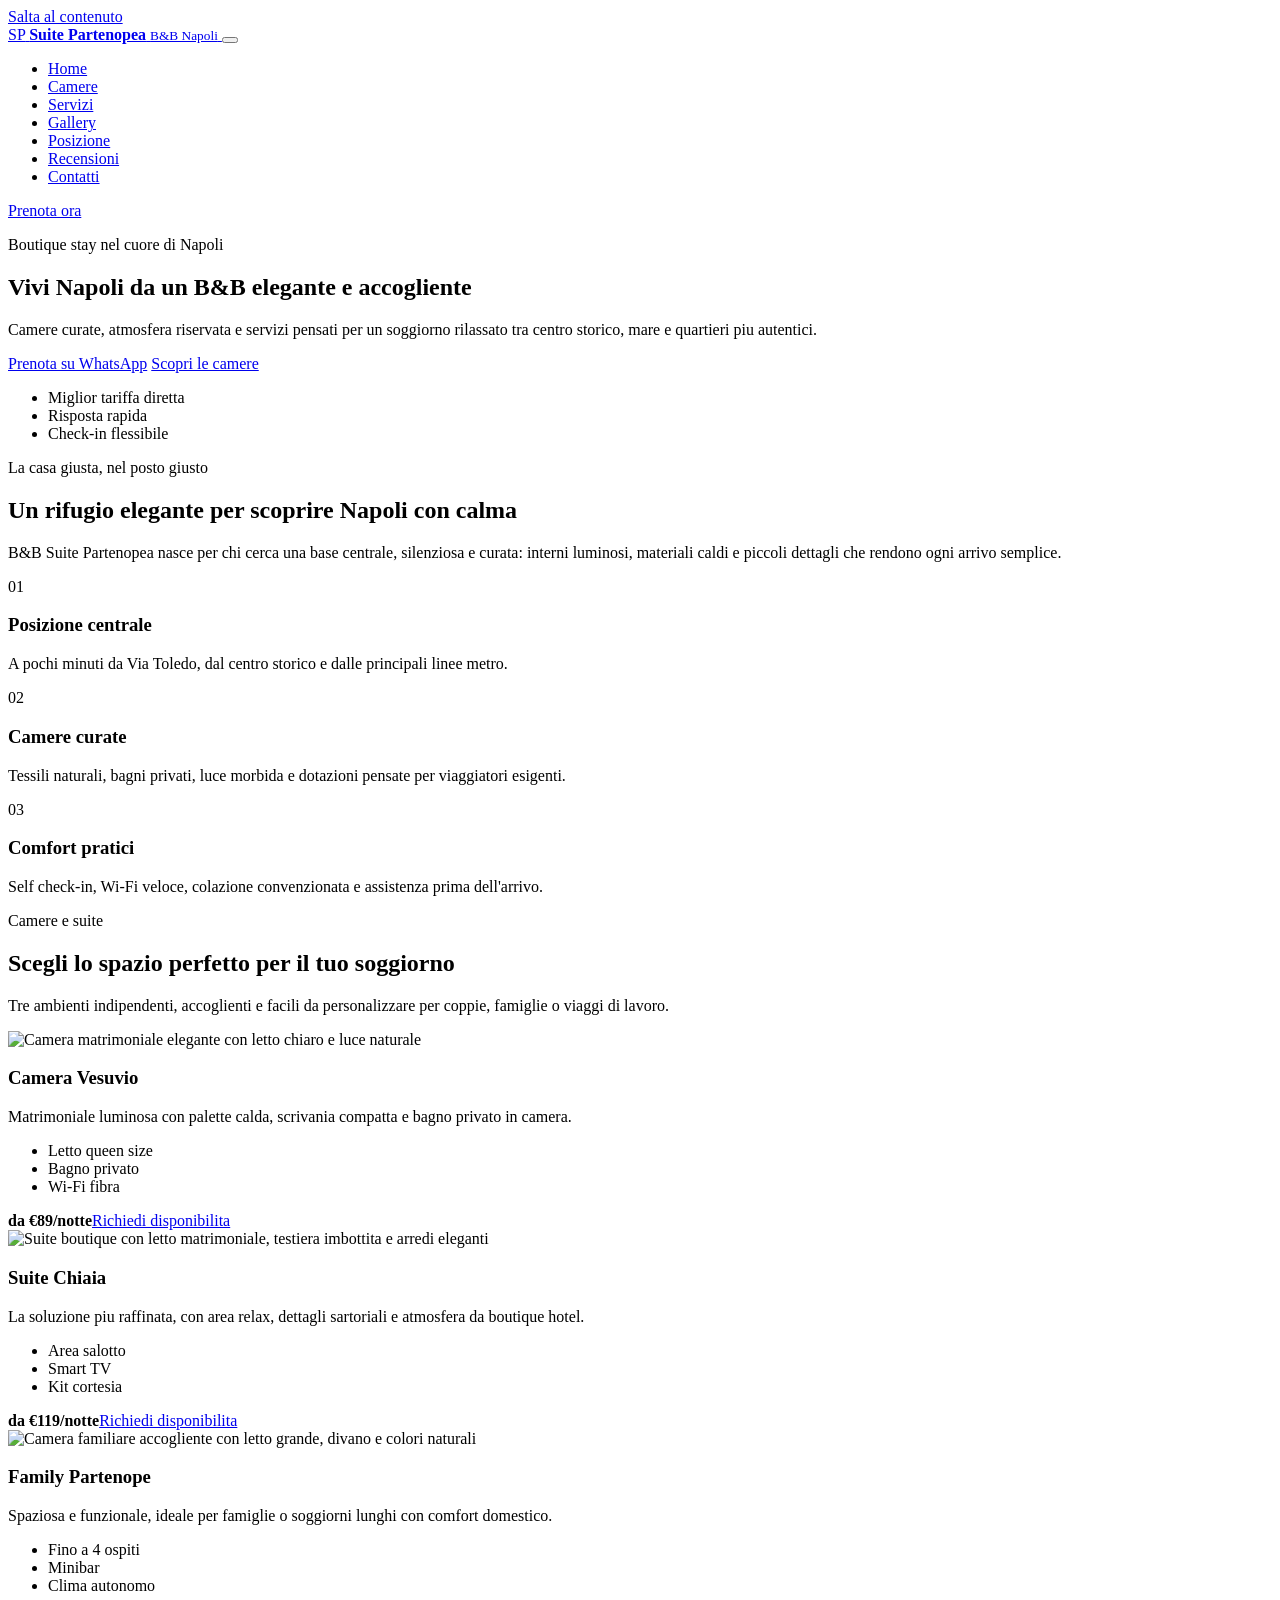
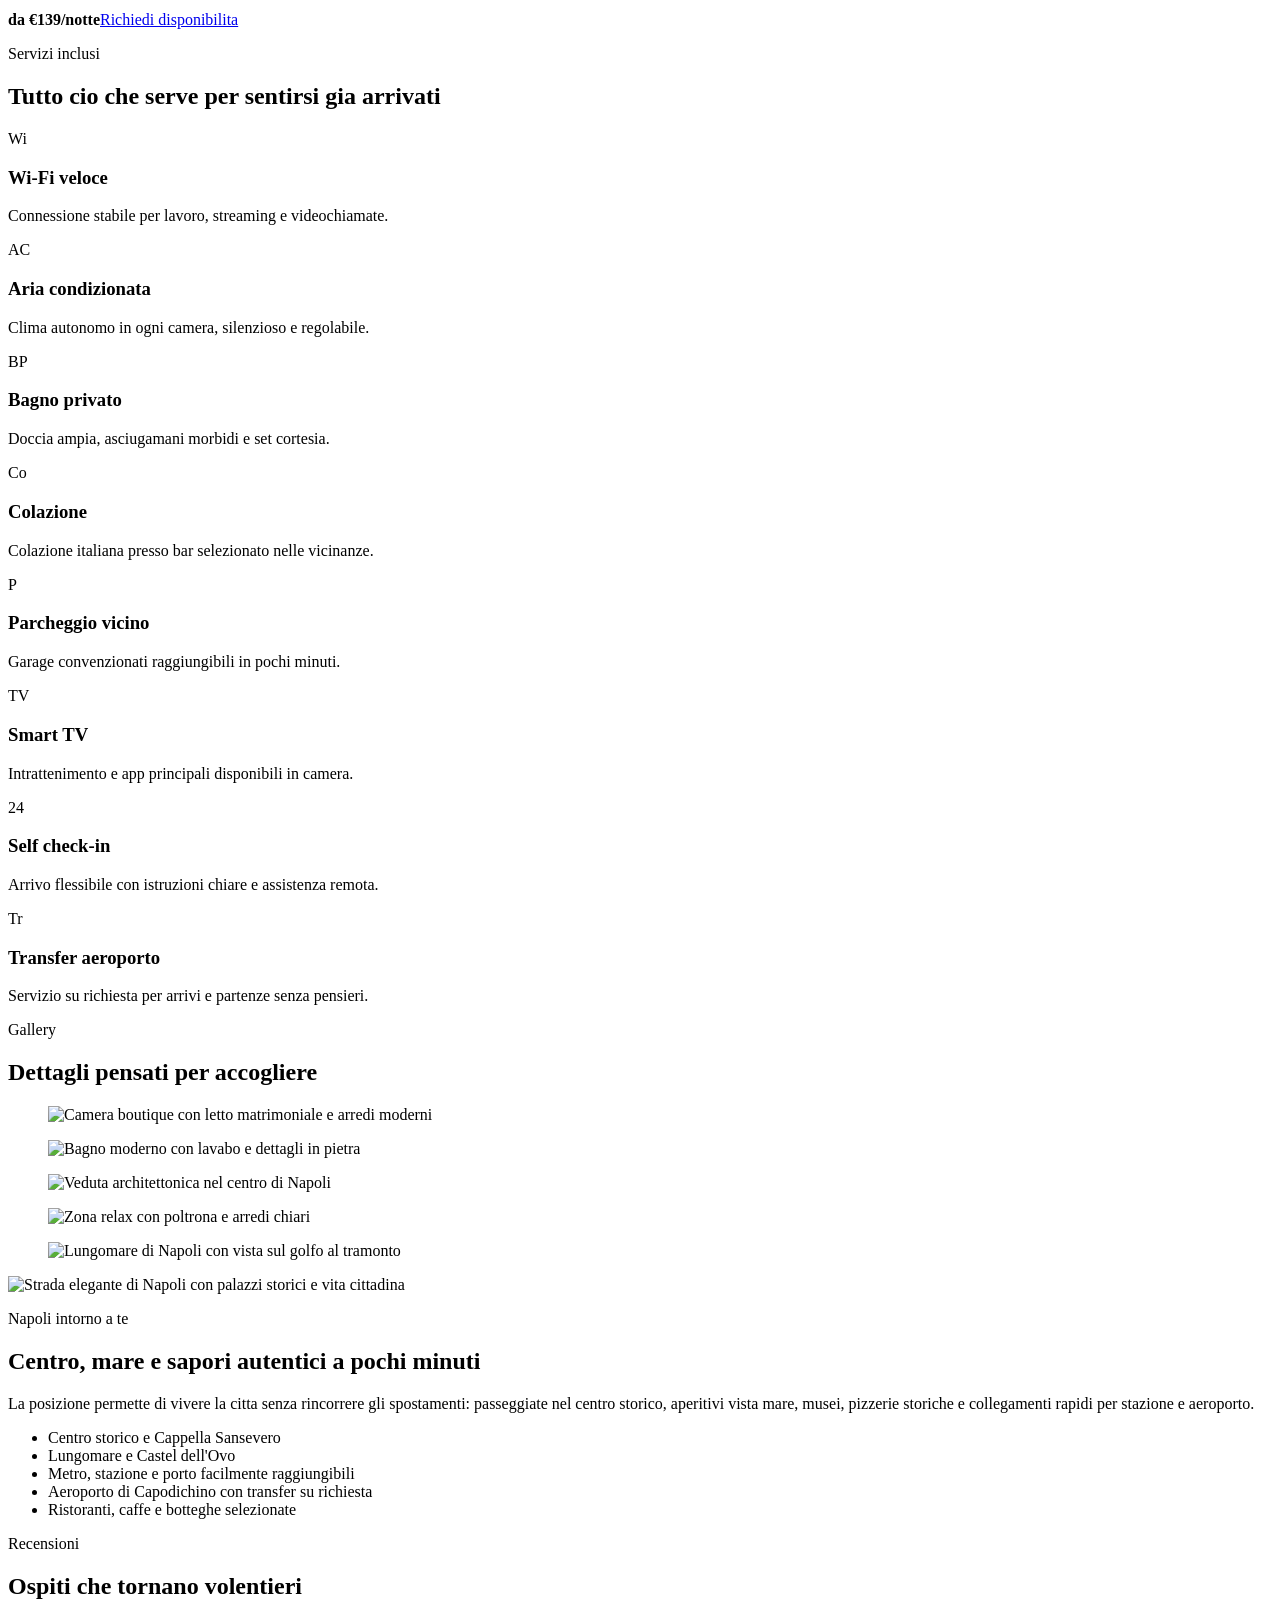
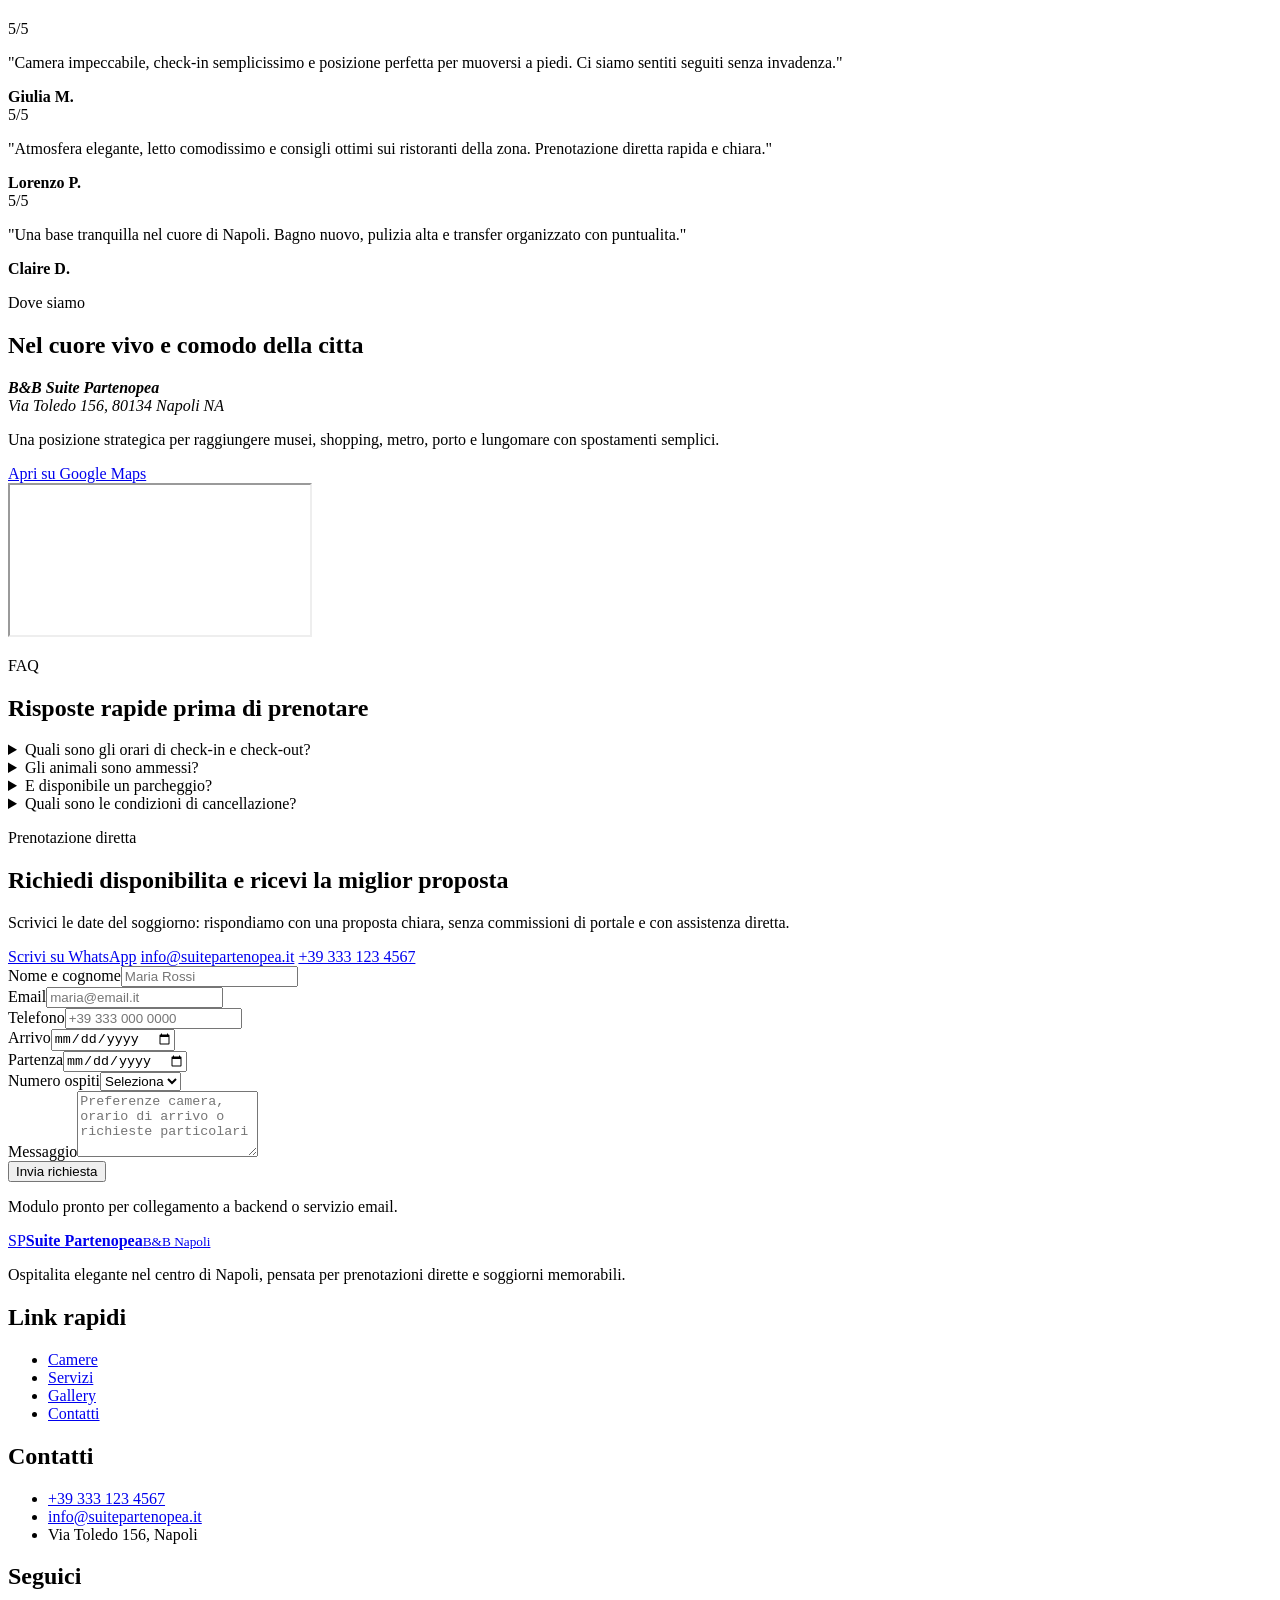
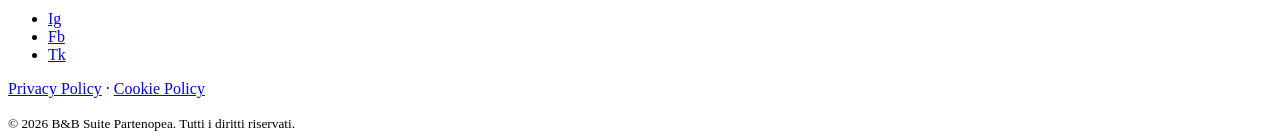
==== index.html @ 8443bb99 "Add B&B landing page" ====
<!DOCTYPE html>
<html lang="it">
  <head>
    <meta charset="utf-8">
    <meta name="viewport" content="width=device-width, initial-scale=1">
    <title>B&amp;B Suite Partenopea | Casa vacanze elegante a Napoli</title>
    <meta name="description" content="B&B Suite Partenopea: camere eleganti a Napoli, comfort premium, posizione centrale e prenotazione diretta via WhatsApp o form.">
    <meta name="robots" content="index, follow">
    <meta name="theme-color" content="#1a1a1a">
    <meta property="og:type" content="website">
    <meta property="og:title" content="B&B Suite Partenopea | Eleganza e comfort a Napoli">
    <meta property="og:description" content="Vivi Napoli da un B&B elegante e accogliente, con camere curate, servizi premium e prenotazione diretta.">
    <meta property="og:image" content="https://images.unsplash.com/photo-1611892440504-42a792e24d32?auto=format&amp;fit=crop&amp;w=1200&amp;q=80">
    <meta property="og:locale" content="it_IT">
    <link rel="canonical" href="https://example.com/">
    <link rel="preconnect" href="https://images.unsplash.com">
    <link rel="preconnect" href="https://images.unsplash.com" crossorigin>
    <link rel="preconnect" href="https://fonts.googleapis.com">
    <link rel="preconnect" href="https://fonts.gstatic.com" crossorigin>
    <link href="https://fonts.googleapis.com/css2?family=Cormorant+Garamond:wght@300;400;500;600&family=DM+Sans:wght@300;400;500;600;700;800&display=swap" rel="stylesheet">
    <link rel="preload" as="image" href="https://images.unsplash.com/photo-1611892440504-42a792e24d32?auto=format&amp;fit=crop&amp;w=1800&amp;q=82">
    <link rel="stylesheet" href="style.css">
    <script type="application/ld+json">
      {
        "@context": "https://schema.org",
        "@type": "LodgingBusiness",
        "name": "B&B Suite Partenopea",
        "description": "B&B e casa vacanze elegante nel cuore di Napoli, con camere curate, self check-in e prenotazione diretta.",
        "image": "https://images.unsplash.com/photo-1611892440504-42a792e24d32?auto=format&fit=crop&w=1200&q=80",
        "telephone": "+39 333 123 4567",
        "email": "info@suitepartenopea.it",
        "priceRange": "EUR EUR",
        "address": {
          "@type": "PostalAddress",
          "streetAddress": "Via Toledo 156",
          "addressLocality": "Napoli",
          "postalCode": "80134",
          "addressCountry": "IT"
        },
        "amenityFeature": [
          { "@type": "LocationFeatureSpecification", "name": "Wi-Fi", "value": true },
          { "@type": "LocationFeatureSpecification", "name": "Aria condizionata", "value": true },
          { "@type": "LocationFeatureSpecification", "name": "Self check-in", "value": true }
        ]
      }
    </script>
  </head>
  <body>
    <a class="skip-link" href="#main">Salta al contenuto</a>

    <header class="site-header" data-header>
      <nav class="nav container" aria-label="Navigazione principale">
        <a class="brand" href="#home" aria-label="B&B Suite Partenopea - Home">
          <span class="brand-mark" aria-hidden="true">SP</span>
          <span>
            <strong>Suite Partenopea</strong>
            <small>B&amp;B Napoli</small>
          </span>
        </a>

        <button class="nav-toggle" type="button" aria-label="Apri menu" aria-controls="primary-menu" aria-expanded="false" data-nav-toggle>
          <span></span>
          <span></span>
          <span></span>
        </button>

        <div class="nav-panel" id="primary-menu" data-nav-panel>
          <ul class="nav-links">
            <li><a href="#home">Home</a></li>
            <li><a href="#camere">Camere</a></li>
            <li><a href="#servizi">Servizi</a></li>
            <li><a href="#gallery">Gallery</a></li>
            <li><a href="#posizione">Posizione</a></li>
            <li><a href="#recensioni">Recensioni</a></li>
            <li><a href="#contatti">Contatti</a></li>
          </ul>
          <a class="btn btn-primary nav-cta" href="#contatti">Prenota ora</a>
        </div>
      </nav>
    </header>

    <main id="main">
      <section class="hero" id="home" aria-labelledby="hero-title">
        <div class="hero-media" data-parallax></div>
        <div class="hero-overlay"></div>
        <div class="hero-content container reveal">
          <p class="eyebrow">Boutique stay nel cuore di Napoli</p>
          <h1 id="hero-title">Vivi Napoli da un B&amp;B elegante e accogliente</h1>
          <p class="hero-copy">Camere curate, atmosfera riservata e servizi pensati per un soggiorno rilassato tra centro storico, mare e quartieri piu autentici.</p>
          <div class="hero-actions">
            <a class="btn btn-primary" href="https://wa.me/393331234567?text=Ciao%20B%26B%20Suite%20Partenopea%2C%20vorrei%20richiedere%20disponibilita" target="_blank" rel="noopener">Prenota su WhatsApp</a>
            <a class="btn btn-secondary" href="#camere">Scopri le camere</a>
          </div>
        </div>
        <ul class="booking-strip container reveal reveal-delay-2">
          <li>Miglior tariffa diretta</li>
          <li>Risposta rapida</li>
          <li>Check-in flessibile</li>
        </ul>
      </section>

      <section class="section intro" aria-labelledby="intro-title">
        <div class="container split">
          <div class="section-copy reveal slide-left">
            <p class="eyebrow">La casa giusta, nel posto giusto</p>
            <h2 id="intro-title">Un rifugio elegante per scoprire Napoli con calma</h2>
            <p>B&amp;B Suite Partenopea nasce per chi cerca una base centrale, silenziosa e curata: interni luminosi, materiali caldi e piccoli dettagli che rendono ogni arrivo semplice.</p>
          </div>
          <div class="strengths reveal slide-right">
            <article><span>01</span><h3>Posizione centrale</h3><p>A pochi minuti da Via Toledo, dal centro storico e dalle principali linee metro.</p></article>
            <article><span>02</span><h3>Camere curate</h3><p>Tessili naturali, bagni privati, luce morbida e dotazioni pensate per viaggiatori esigenti.</p></article>
            <article><span>03</span><h3>Comfort pratici</h3><p>Self check-in, Wi-Fi veloce, colazione convenzionata e assistenza prima dell'arrivo.</p></article>
          </div>
        </div>
      </section>

      <section class="section rooms surface" id="camere" aria-labelledby="rooms-title">
        <div class="container">
          <div class="section-heading reveal">
            <p class="eyebrow">Camere e suite</p>
            <h2 id="rooms-title">Scegli lo spazio perfetto per il tuo soggiorno</h2>
            <p>Tre ambienti indipendenti, accoglienti e facili da personalizzare per coppie, famiglie o viaggi di lavoro.</p>
          </div>

          <div class="card-grid">
            <article class="room-card reveal-card">
              <img src="https://images.unsplash.com/photo-1590490360182-c33d57733427?auto=format&amp;fit=crop&amp;w=900&amp;q=78" alt="Camera matrimoniale elegante con letto chiaro e luce naturale" loading="lazy">
              <div class="room-body">
                <h3>Camera Vesuvio</h3>
                <p>Matrimoniale luminosa con palette calda, scrivania compatta e bagno privato in camera.</p>
                <ul><li>Letto queen size</li><li>Bagno privato</li><li>Wi-Fi fibra</li></ul>
                <div class="room-footer"><strong>da &euro;89/notte</strong><a href="https://wa.me/393331234567?text=Ciao%2C%20vorrei%20disponibilita%20per%20Camera%20Vesuvio" target="_blank" rel="noopener">Richiedi disponibilita</a></div>
              </div>
            </article>

            <article class="room-card reveal-card">
              <img src="https://images.unsplash.com/photo-1566665797739-1674de7a421a?auto=format&amp;fit=crop&amp;w=900&amp;q=78" alt="Suite boutique con letto matrimoniale, testiera imbottita e arredi eleganti" loading="lazy">
              <div class="room-body">
                <h3>Suite Chiaia</h3>
                <p>La soluzione piu raffinata, con area relax, dettagli sartoriali e atmosfera da boutique hotel.</p>
                <ul><li>Area salotto</li><li>Smart TV</li><li>Kit cortesia</li></ul>
                <div class="room-footer"><strong>da &euro;119/notte</strong><a href="https://wa.me/393331234567?text=Ciao%2C%20vorrei%20disponibilita%20per%20Suite%20Chiaia" target="_blank" rel="noopener">Richiedi disponibilita</a></div>
              </div>
            </article>

            <article class="room-card reveal-card">
              <img src="https://images.unsplash.com/photo-1578683010236-d716f9a3f461?auto=format&amp;fit=crop&amp;w=900&amp;q=78" alt="Camera familiare accogliente con letto grande, divano e colori naturali" loading="lazy">
              <div class="room-body">
                <h3>Family Partenope</h3>
                <p>Spaziosa e funzionale, ideale per famiglie o soggiorni lunghi con comfort domestico.</p>
                <ul><li>Fino a 4 ospiti</li><li>Minibar</li><li>Clima autonomo</li></ul>
                <div class="room-footer"><strong>da &euro;139/notte</strong><a href="https://wa.me/393331234567?text=Ciao%2C%20vorrei%20disponibilita%20per%20Family%20Partenope" target="_blank" rel="noopener">Richiedi disponibilita</a></div>
              </div>
            </article>
          </div>
        </div>
      </section>

      <section class="section services" id="servizi" aria-labelledby="services-title">
        <div class="container">
          <div class="section-heading reveal">
            <p class="eyebrow">Servizi inclusi</p>
            <h2 id="services-title">Tutto cio che serve per sentirsi gia arrivati</h2>
          </div>
          <div class="services-grid">
            <article class="service-item reveal-card"><span aria-hidden="true">Wi</span><h3>Wi-Fi veloce</h3><p>Connessione stabile per lavoro, streaming e videochiamate.</p></article>
            <article class="service-item reveal-card"><span aria-hidden="true">AC</span><h3>Aria condizionata</h3><p>Clima autonomo in ogni camera, silenzioso e regolabile.</p></article>
            <article class="service-item reveal-card"><span aria-hidden="true">BP</span><h3>Bagno privato</h3><p>Doccia ampia, asciugamani morbidi e set cortesia.</p></article>
            <article class="service-item reveal-card"><span aria-hidden="true">Co</span><h3>Colazione</h3><p>Colazione italiana presso bar selezionato nelle vicinanze.</p></article>
            <article class="service-item reveal-card"><span aria-hidden="true">P</span><h3>Parcheggio vicino</h3><p>Garage convenzionati raggiungibili in pochi minuti.</p></article>
            <article class="service-item reveal-card"><span aria-hidden="true">TV</span><h3>Smart TV</h3><p>Intrattenimento e app principali disponibili in camera.</p></article>
            <article class="service-item reveal-card"><span aria-hidden="true">24</span><h3>Self check-in</h3><p>Arrivo flessibile con istruzioni chiare e assistenza remota.</p></article>
            <article class="service-item reveal-card"><span aria-hidden="true">Tr</span><h3>Transfer aeroporto</h3><p>Servizio su richiesta per arrivi e partenze senza pensieri.</p></article>
          </div>
        </div>
      </section>

      <section class="section gallery surface" id="gallery" aria-labelledby="gallery-title">
        <div class="container">
          <div class="section-heading reveal"><p class="eyebrow">Gallery</p><h2 id="gallery-title">Dettagli pensati per accogliere</h2></div>
          <div class="gallery-grid">
            <figure class="gallery-item large reveal-card"><img src="https://images.unsplash.com/photo-1611892440504-42a792e24d32?auto=format&amp;fit=crop&amp;w=1100&amp;q=80" alt="Camera boutique con letto matrimoniale e arredi moderni" loading="lazy"></figure>
            <figure class="gallery-item reveal-card"><img src="https://images.unsplash.com/photo-1584132967334-10e028bd69f7?auto=format&amp;fit=crop&amp;w=700&amp;q=78" alt="Bagno moderno con lavabo e dettagli in pietra" loading="lazy"></figure>
            <figure class="gallery-item reveal-card"><img src="https://images.unsplash.com/photo-1518005020951-eccb494ad742?auto=format&amp;fit=crop&amp;w=700&amp;q=78" alt="Veduta architettonica nel centro di Napoli" loading="lazy"></figure>
            <figure class="gallery-item reveal-card"><img src="https://images.unsplash.com/photo-1554995207-c18c203602cb?auto=format&amp;fit=crop&amp;w=700&amp;q=78" alt="Zona relax con poltrona e arredi chiari" loading="lazy"></figure>
            <figure class="gallery-item wide reveal-card"><img src="https://images.unsplash.com/photo-1535827841776-24afc1e255ac?auto=format&amp;fit=crop&amp;w=1100&amp;q=80" alt="Lungomare di Napoli con vista sul golfo al tramonto" loading="lazy"></figure>
          </div>
        </div>
      </section>

      <section class="section experience" aria-labelledby="experience-title">
        <div class="container split reverse">
          <div class="image-panel reveal slide-left"><img src="https://images.unsplash.com/photo-1595854341625-f33ee10dbf94?auto=format&amp;fit=crop&amp;w=1000&amp;q=78" alt="Strada elegante di Napoli con palazzi storici e vita cittadina" loading="lazy"></div>
          <div class="section-copy reveal slide-right">
            <p class="eyebrow">Napoli intorno a te</p>
            <h2 id="experience-title">Centro, mare e sapori autentici a pochi minuti</h2>
            <p>La posizione permette di vivere la citta senza rincorrere gli spostamenti: passeggiate nel centro storico, aperitivi vista mare, musei, pizzerie storiche e collegamenti rapidi per stazione e aeroporto.</p>
            <ul class="check-list"><li>Centro storico e Cappella Sansevero</li><li>Lungomare e Castel dell'Ovo</li><li>Metro, stazione e porto facilmente raggiungibili</li><li>Aeroporto di Capodichino con transfer su richiesta</li><li>Ristoranti, caffe e botteghe selezionate</li></ul>
          </div>
        </div>
      </section>

      <section class="section reviews surface" id="recensioni" aria-labelledby="reviews-title">
        <div class="container">
          <div class="section-heading reveal"><p class="eyebrow">Recensioni</p><h2 id="reviews-title">Ospiti che tornano volentieri</h2></div>
          <div class="review-grid">
            <article class="review-card reveal-card"><div class="stars" aria-label="5 stelle su 5">5/5</div><p>"Camera impeccabile, check-in semplicissimo e posizione perfetta per muoversi a piedi. Ci siamo sentiti seguiti senza invadenza."</p><strong>Giulia M.</strong></article>
            <article class="review-card reveal-card"><div class="stars" aria-label="5 stelle su 5">5/5</div><p>"Atmosfera elegante, letto comodissimo e consigli ottimi sui ristoranti della zona. Prenotazione diretta rapida e chiara."</p><strong>Lorenzo P.</strong></article>
            <article class="review-card reveal-card"><div class="stars" aria-label="5 stelle su 5">5/5</div><p>"Una base tranquilla nel cuore di Napoli. Bagno nuovo, pulizia alta e transfer organizzato con puntualita."</p><strong>Claire D.</strong></article>
          </div>
        </div>
      </section>

      <section class="section location" id="posizione" aria-labelledby="location-title">
        <div class="container split">
          <div class="section-copy reveal slide-left">
            <p class="eyebrow">Dove siamo</p>
            <h2 id="location-title">Nel cuore vivo e comodo della citta</h2>
            <address><strong>B&amp;B Suite Partenopea</strong><br>Via Toledo 156, 80134 Napoli NA</address>
            <p>Una posizione strategica per raggiungere musei, shopping, metro, porto e lungomare con spostamenti semplici.</p>
            <a class="btn btn-secondary dark" href="https://maps.google.com/?q=Via+Toledo+156+Napoli" target="_blank" rel="noopener">Apri su Google Maps</a>
          </div>
          <div class="map-box reveal slide-right"><iframe title="Mappa Google Maps di Via Toledo a Napoli" src="https://www.google.com/maps?q=Via%20Toledo%20156%20Napoli&amp;output=embed" loading="lazy" referrerpolicy="no-referrer-when-downgrade"></iframe></div>
        </div>
      </section>

      <section class="section faq surface" aria-labelledby="faq-title">
        <div class="container">
          <div class="section-heading reveal"><p class="eyebrow">FAQ</p><h2 id="faq-title">Risposte rapide prima di prenotare</h2></div>
          <div class="faq-list reveal">
            <details><summary>Quali sono gli orari di check-in e check-out?</summary><p>Il check-in e disponibile dalle 15:00, anche in autonomia. Il check-out e previsto entro le 10:30.</p></details>
            <details><summary>Gli animali sono ammessi?</summary><p>Accogliamo animali di piccola taglia su richiesta, verificando disponibilita e tipologia di camera.</p></details>
            <details><summary>E disponibile un parcheggio?</summary><p>Non abbiamo parcheggio interno, ma collaboriamo con garage custoditi nelle vicinanze.</p></details>
            <details><summary>Quali sono le condizioni di cancellazione?</summary><p>Le condizioni variano in base alla tariffa scelta. Scrivici per ricevere l'opzione piu adatta al tuo viaggio.</p></details>
          </div>
        </div>
      </section>

      <section class="section contact" id="contatti" aria-labelledby="contact-title">
        <div class="container contact-layout">
          <div class="contact-copy reveal slide-left">
            <p class="eyebrow">Prenotazione diretta</p>
            <h2 id="contact-title">Richiedi disponibilita e ricevi la miglior proposta</h2>
            <p>Scrivici le date del soggiorno: rispondiamo con una proposta chiara, senza commissioni di portale e con assistenza diretta.</p>
            <div class="contact-actions">
              <a class="btn btn-primary" href="https://wa.me/393331234567?text=Ciao%20B%26B%20Suite%20Partenopea%2C%20vorrei%20prenotare%20un%20soggiorno" target="_blank" rel="noopener">Scrivi su WhatsApp</a>
              <a class="contact-link" href="mailto:info@suitepartenopea.it">info@suitepartenopea.it</a>
              <a class="contact-link" href="tel:+393331234567">+39 333 123 4567</a>
            </div>
          </div>

          <form class="booking-form reveal slide-right" action="#" method="post">
            <div class="form-row"><label for="name">Nome e cognome</label><input id="name" name="name" type="text" autocomplete="name" required placeholder="Maria Rossi"></div>
            <div class="form-row"><label for="email">Email</label><input id="email" name="email" type="email" autocomplete="email" required placeholder="maria@email.it"></div>
            <div class="form-row"><label for="phone">Telefono</label><input id="phone" name="phone" type="tel" autocomplete="tel" required placeholder="+39 333 000 0000"></div>
            <div class="form-split"><div class="form-row"><label for="arrival">Arrivo</label><input id="arrival" name="arrival" type="date" required></div><div class="form-row"><label for="departure">Partenza</label><input id="departure" name="departure" type="date" required></div></div>
            <div class="form-row"><label for="guests">Numero ospiti</label><select id="guests" name="guests" required><option value="">Seleziona</option><option>1 ospite</option><option>2 ospiti</option><option>3 ospiti</option><option>4 ospiti</option><option>5+ ospiti</option></select></div>
            <div class="form-row"><label for="message">Messaggio</label><textarea id="message" name="message" rows="4" placeholder="Preferenze camera, orario di arrivo o richieste particolari"></textarea></div>
            <button class="btn btn-primary form-submit" type="submit">Invia richiesta</button>
            <p class="form-note">Modulo pronto per collegamento a backend o servizio email.</p>
          </form>
        </div>
      </section>
    </main>

    <footer class="site-footer">
      <div class="container footer-grid">
        <div><a class="brand footer-brand" href="#home" aria-label="B&B Suite Partenopea - Home"><span class="brand-mark" aria-hidden="true">SP</span><span><strong>Suite Partenopea</strong><small>B&amp;B Napoli</small></span></a><p>Ospitalita elegante nel centro di Napoli, pensata per prenotazioni dirette e soggiorni memorabili.</p></div>
        <div><h2>Link rapidi</h2><ul><li><a href="#camere">Camere</a></li><li><a href="#servizi">Servizi</a></li><li><a href="#gallery">Gallery</a></li><li><a href="#contatti">Contatti</a></li></ul></div>
        <div><h2>Contatti</h2><ul><li><a href="tel:+393331234567">+39 333 123 4567</a></li><li><a href="mailto:info@suitepartenopea.it">info@suitepartenopea.it</a></li><li>Via Toledo 156, Napoli</li></ul></div>
        <div><h2>Seguici</h2><ul class="social-links"><li><a href="#" aria-label="Instagram">Ig</a></li><li><a href="#" aria-label="Facebook">Fb</a></li><li><a href="#" aria-label="TikTok">Tk</a></li></ul><p><a href="#">Privacy Policy</a> &middot; <a href="#">Cookie Policy</a></p></div>
      </div>
      <div class="footer-bottom container"><small>&copy; 2026 B&amp;B Suite Partenopea. Tutti i diritti riservati.</small></div>
    </footer>

    <script src="script.js" defer></script>
  </body>
</html>
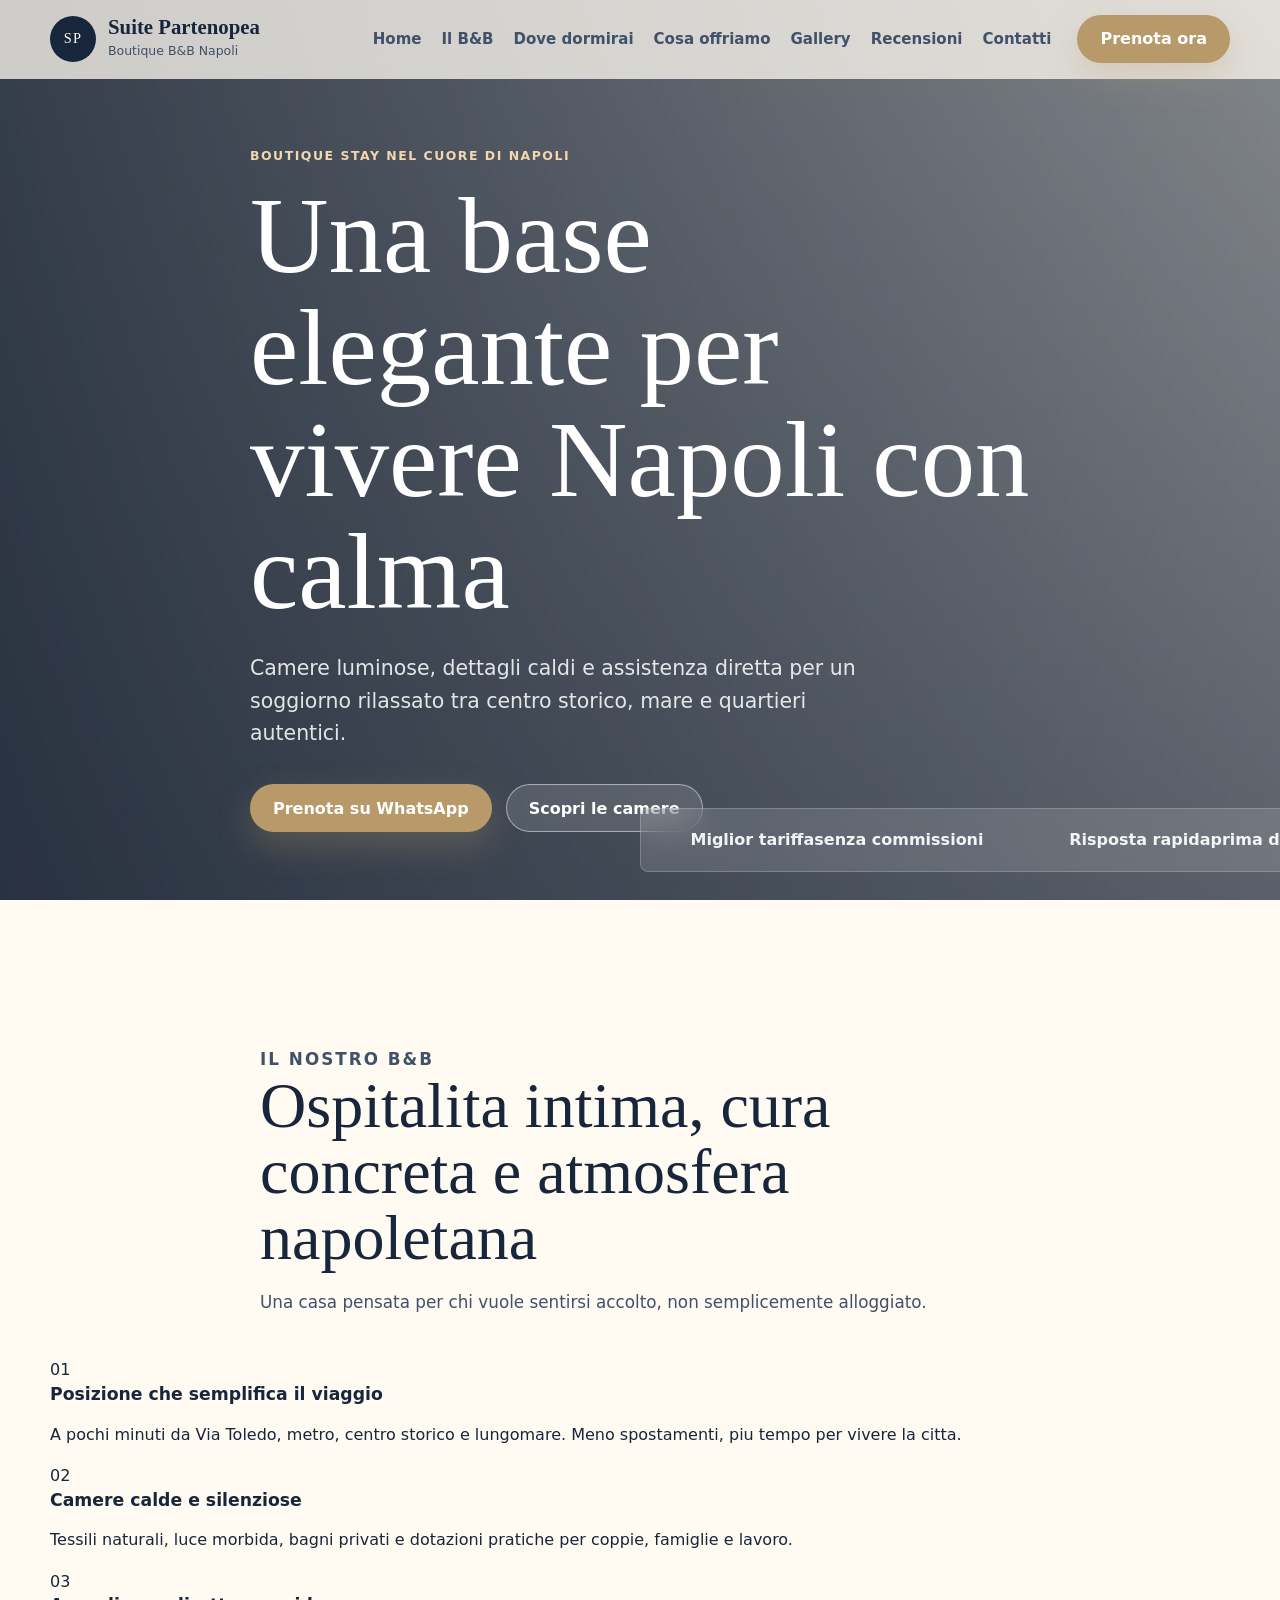
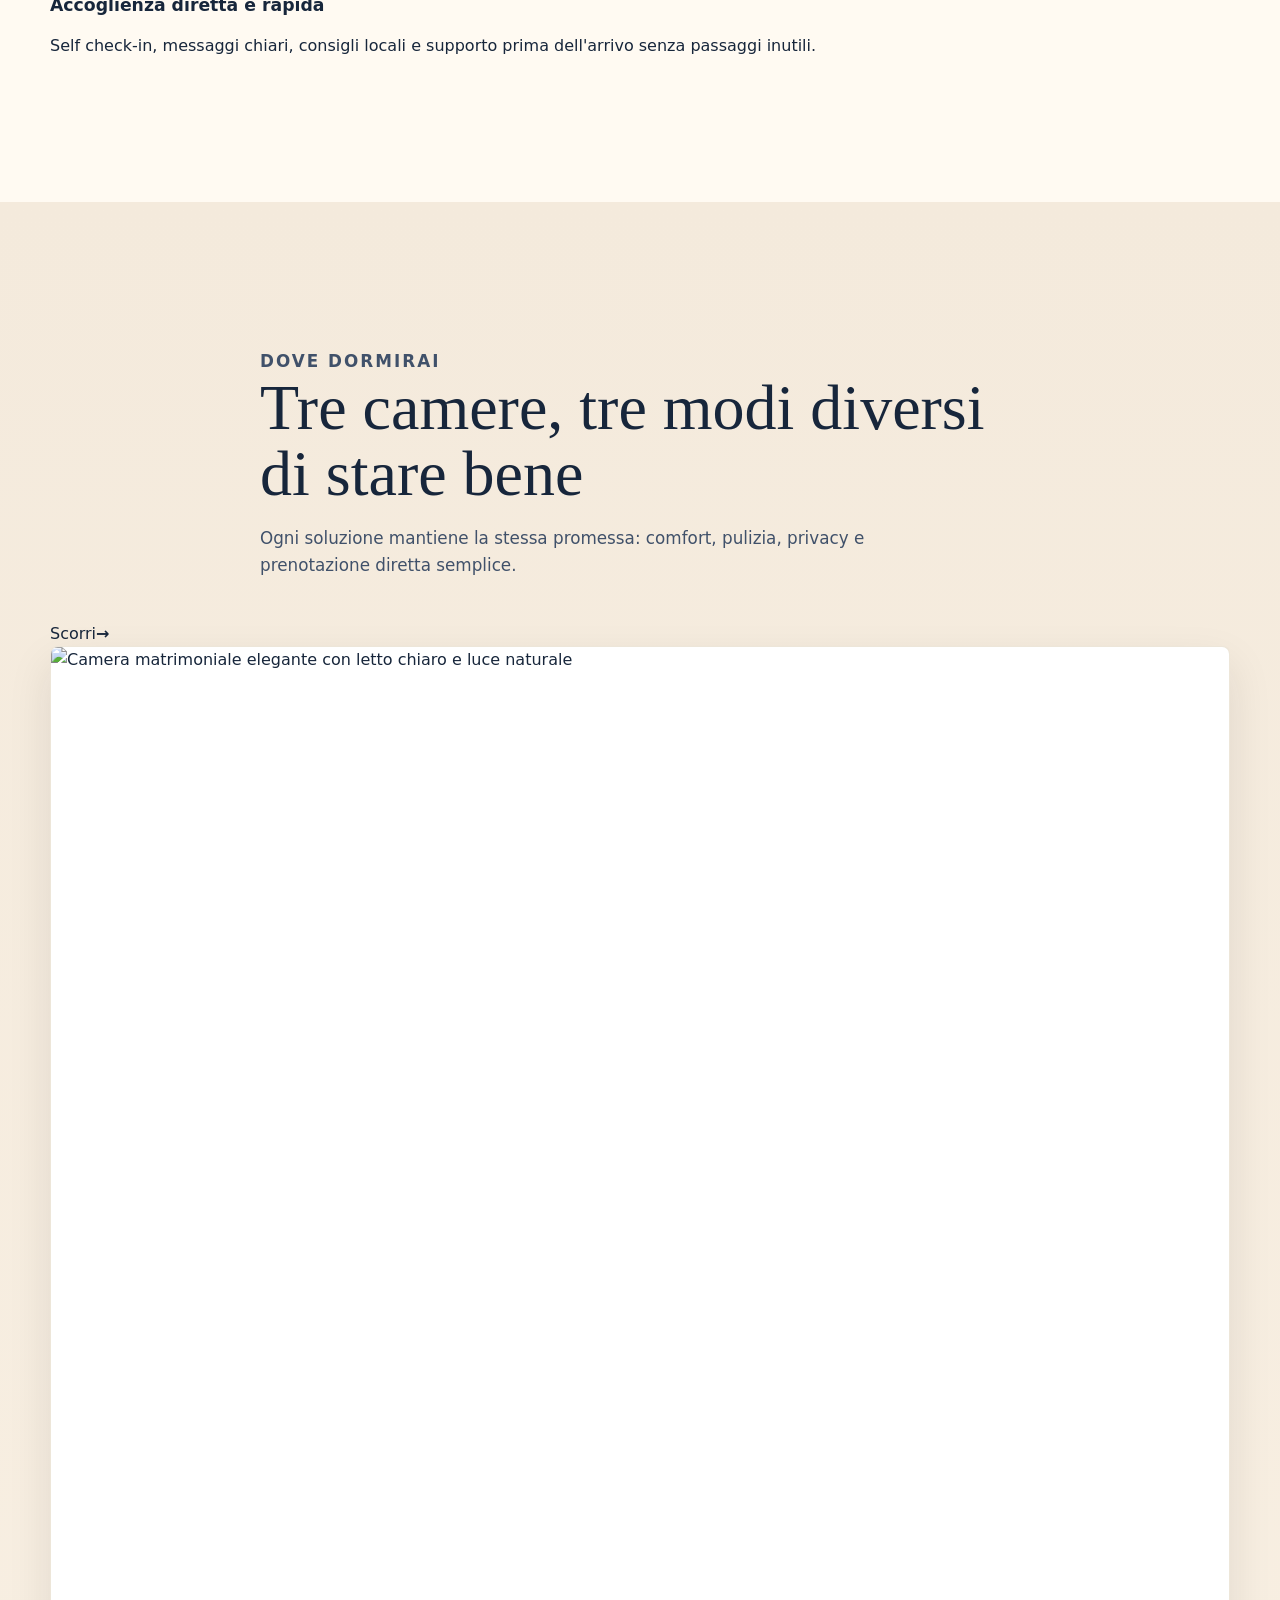
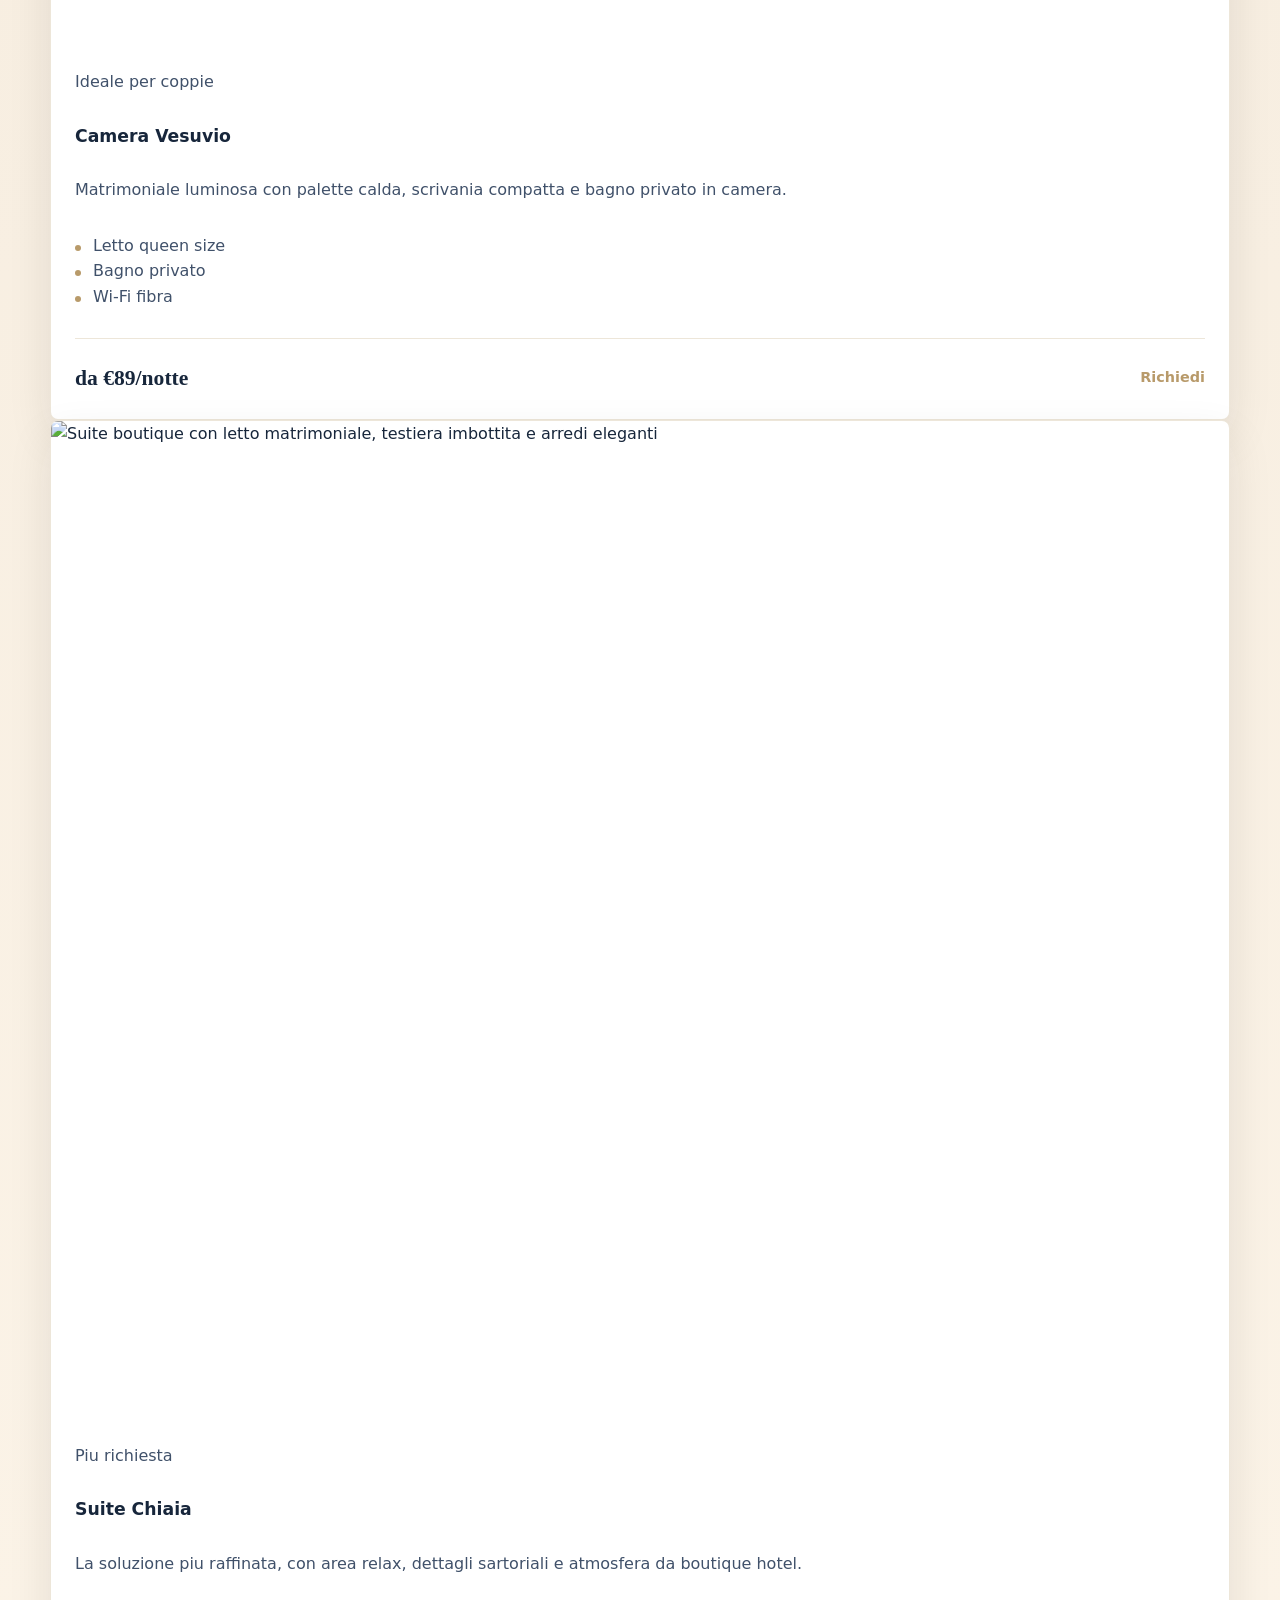
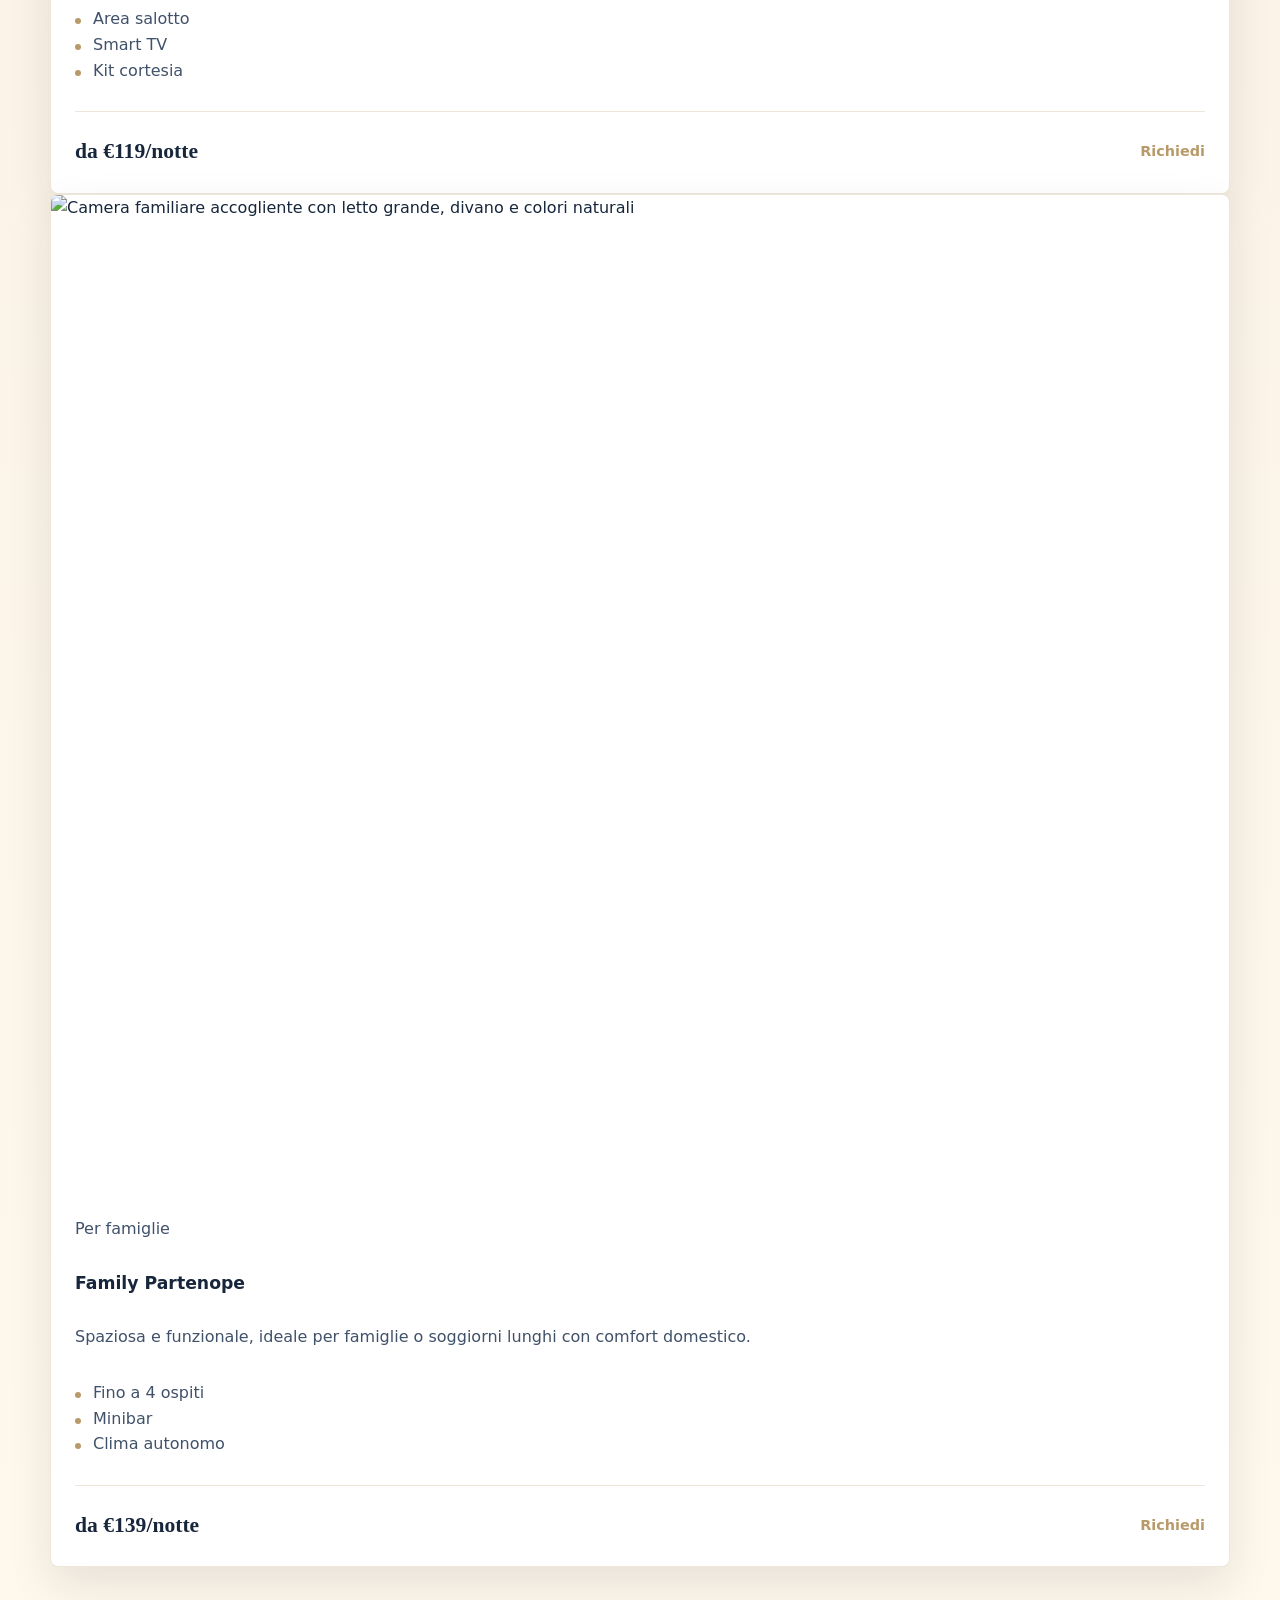
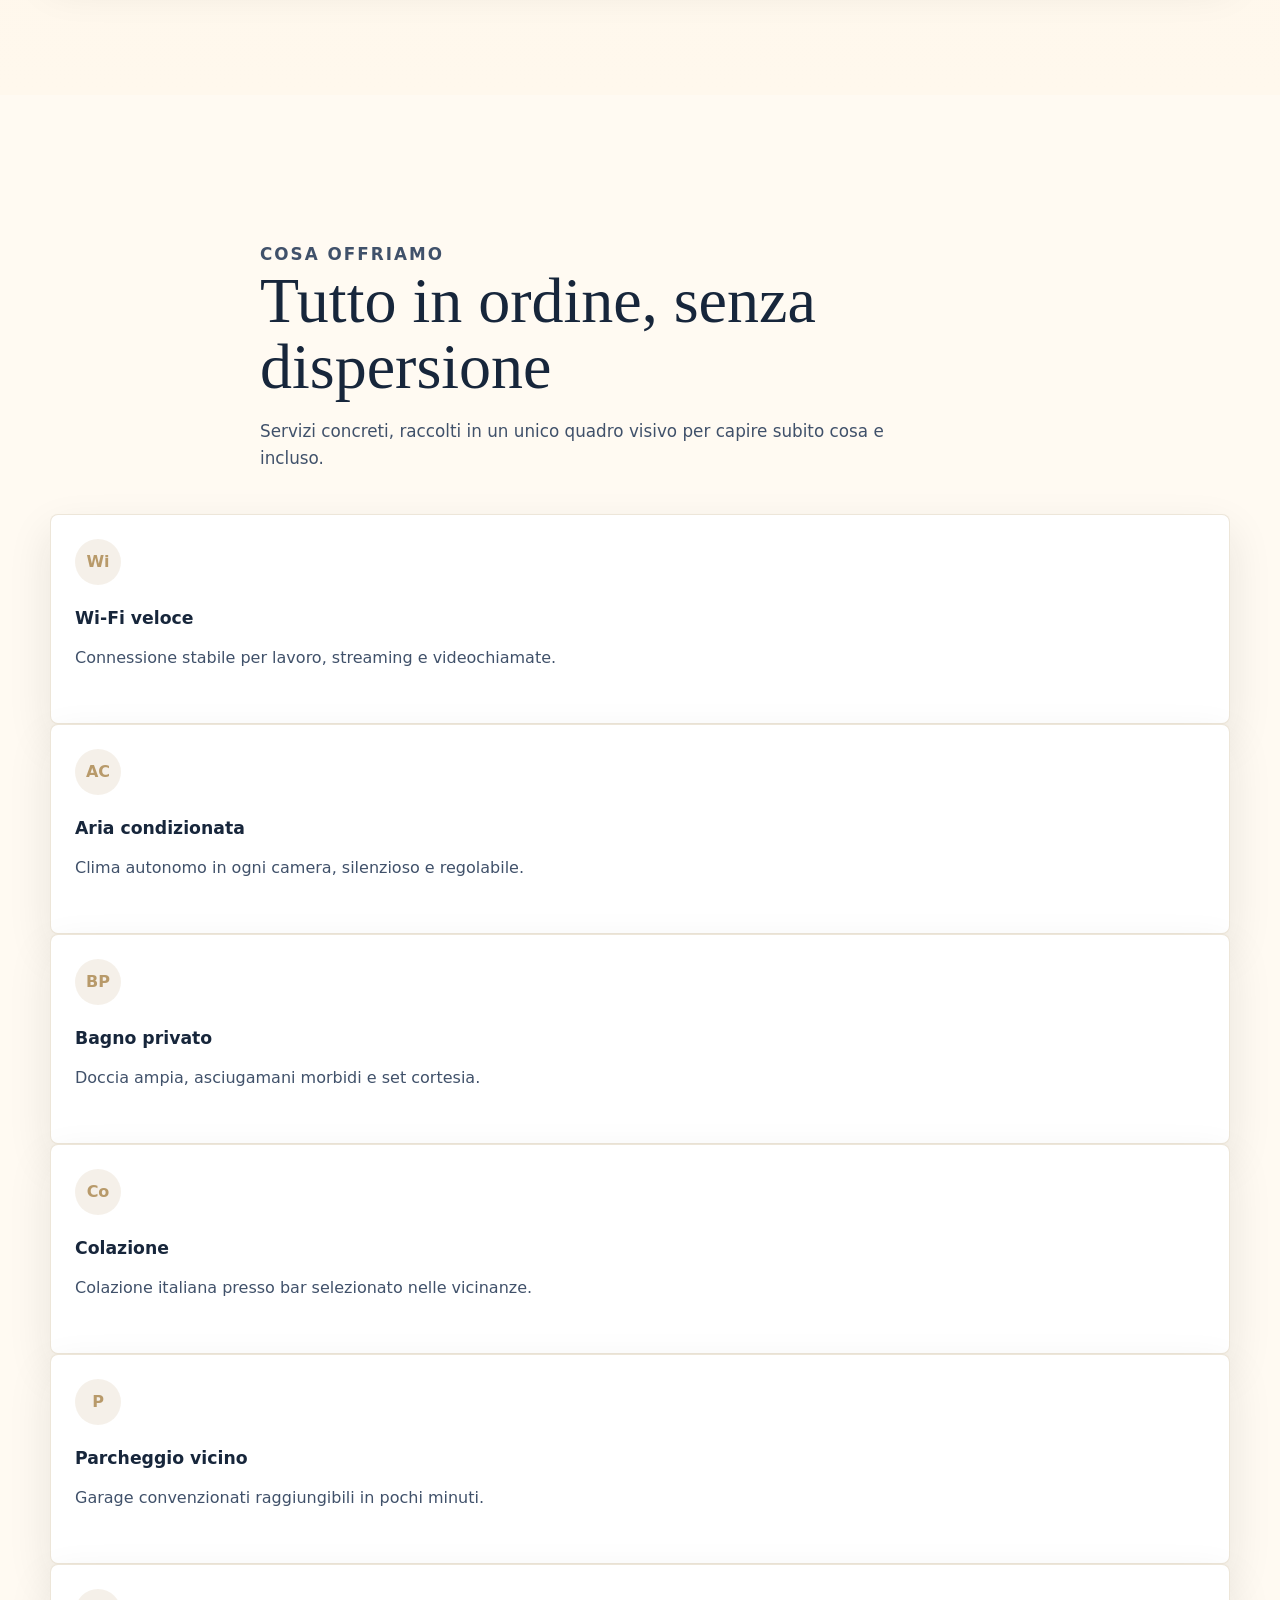
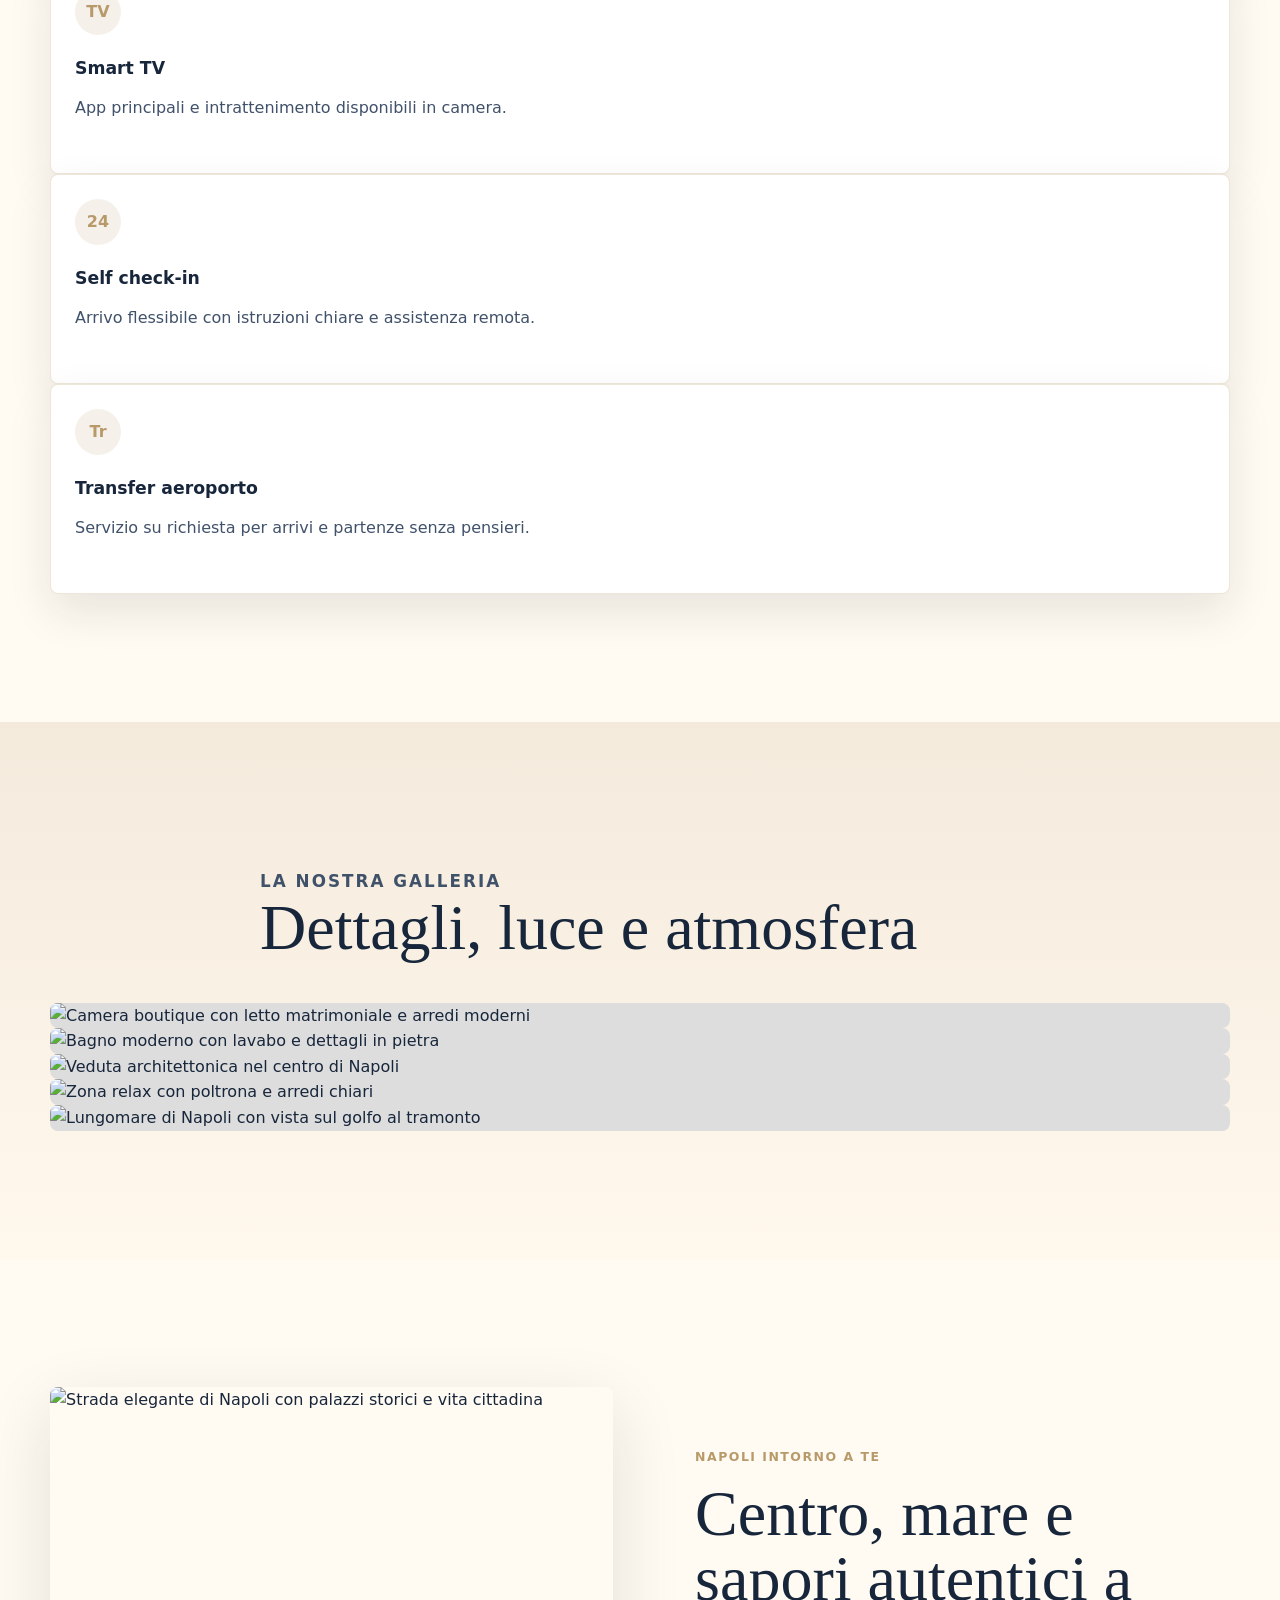
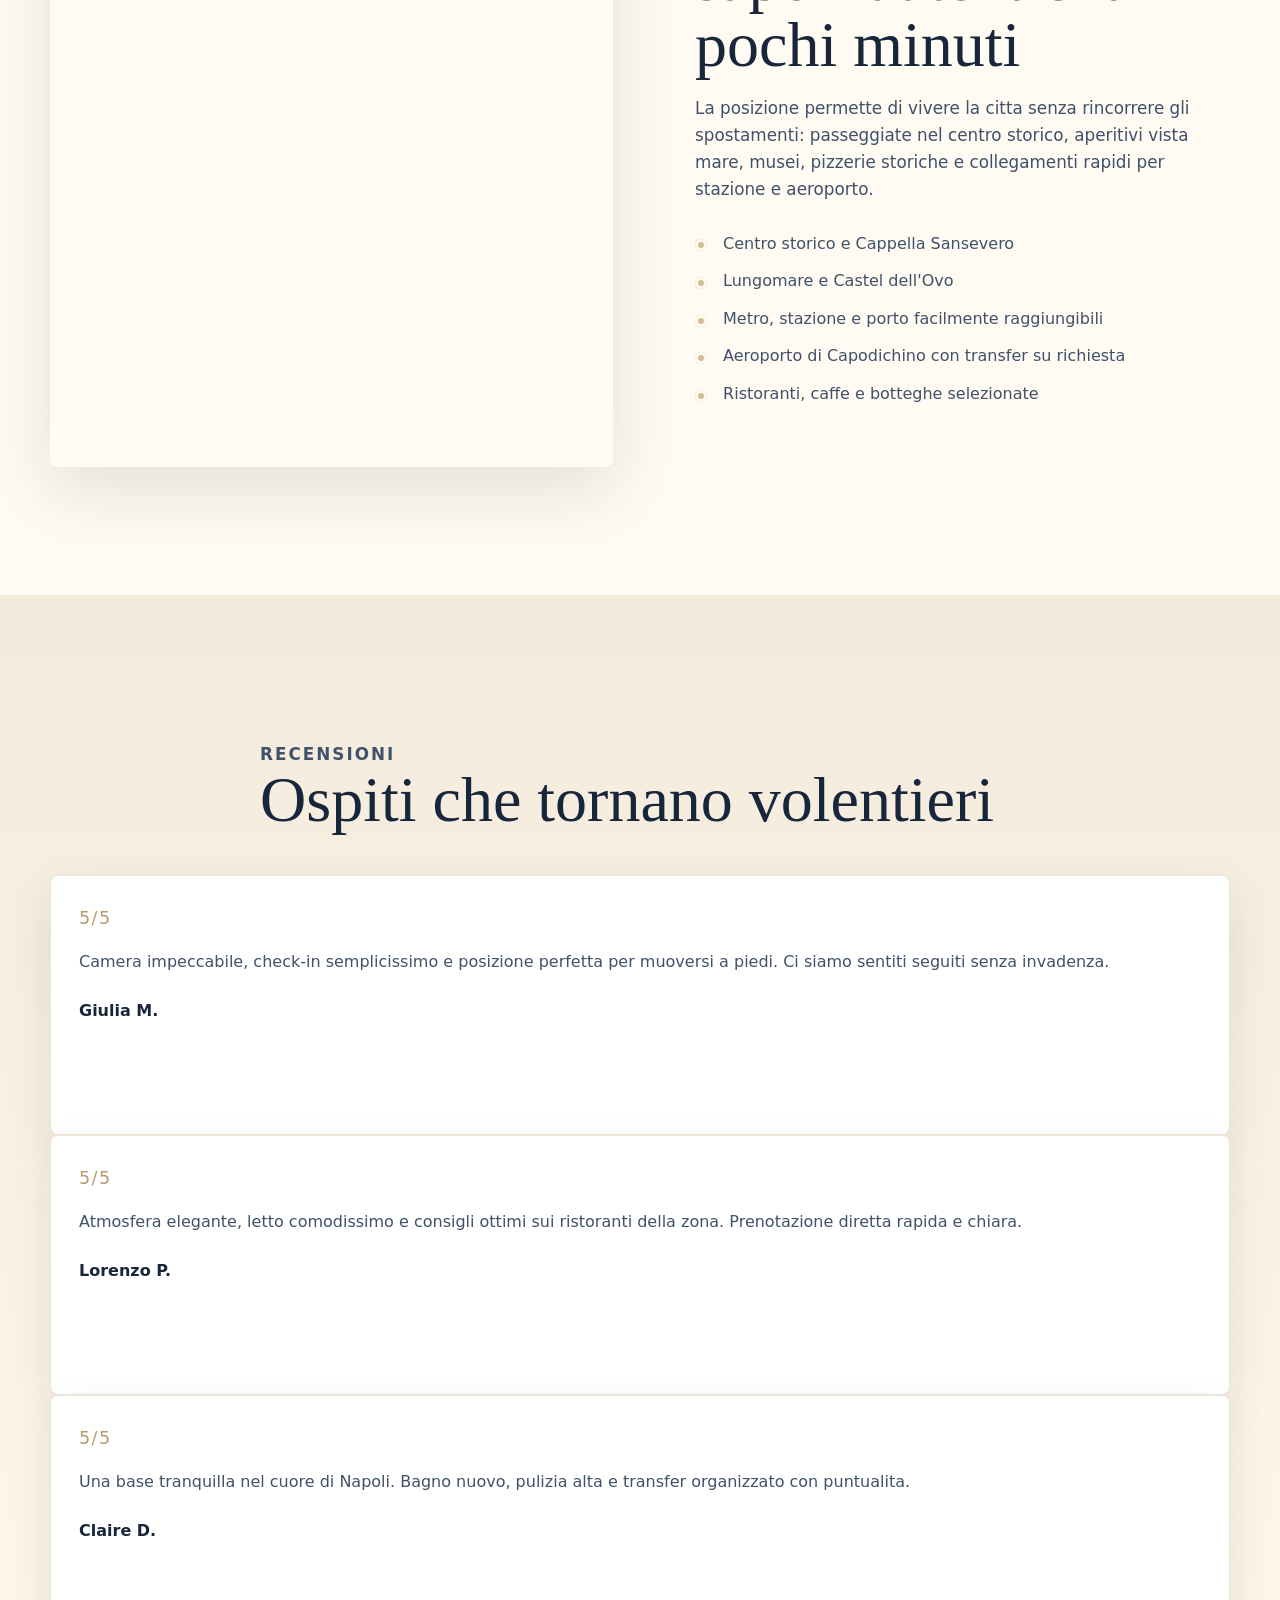
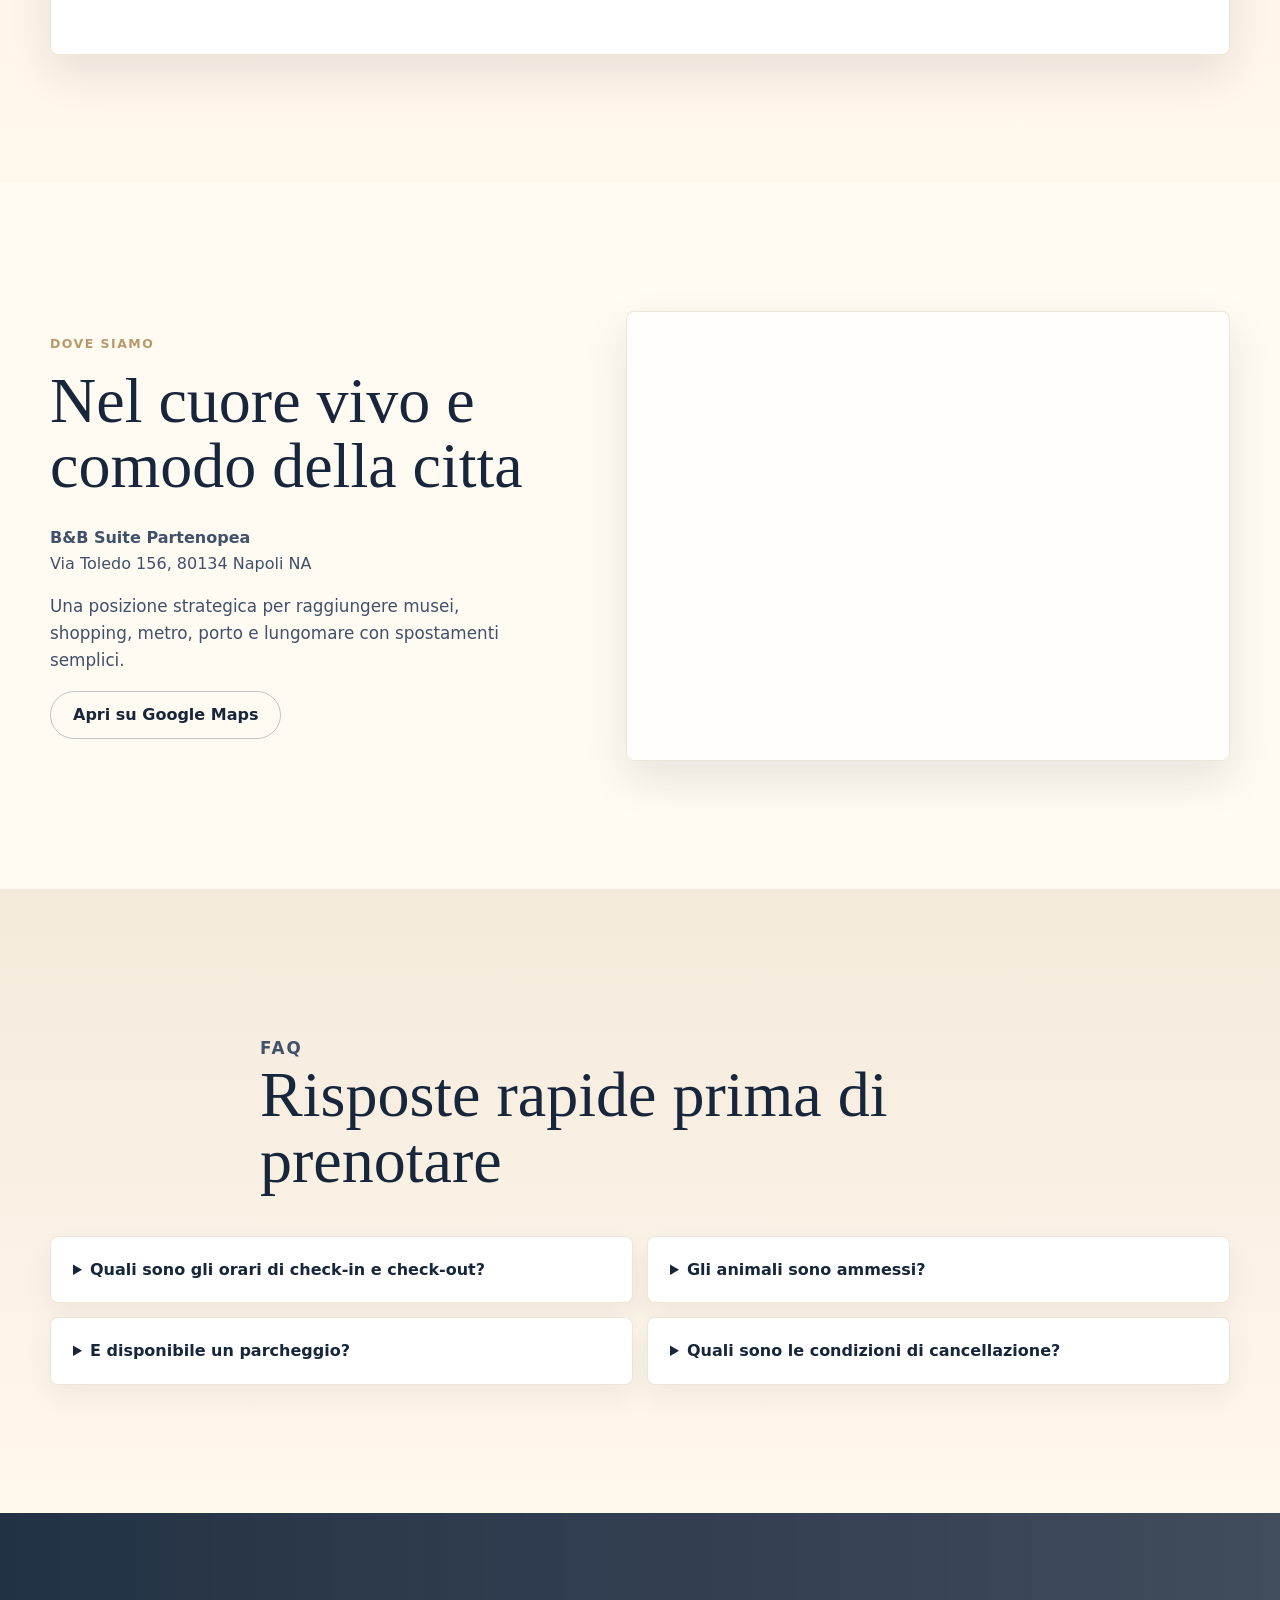
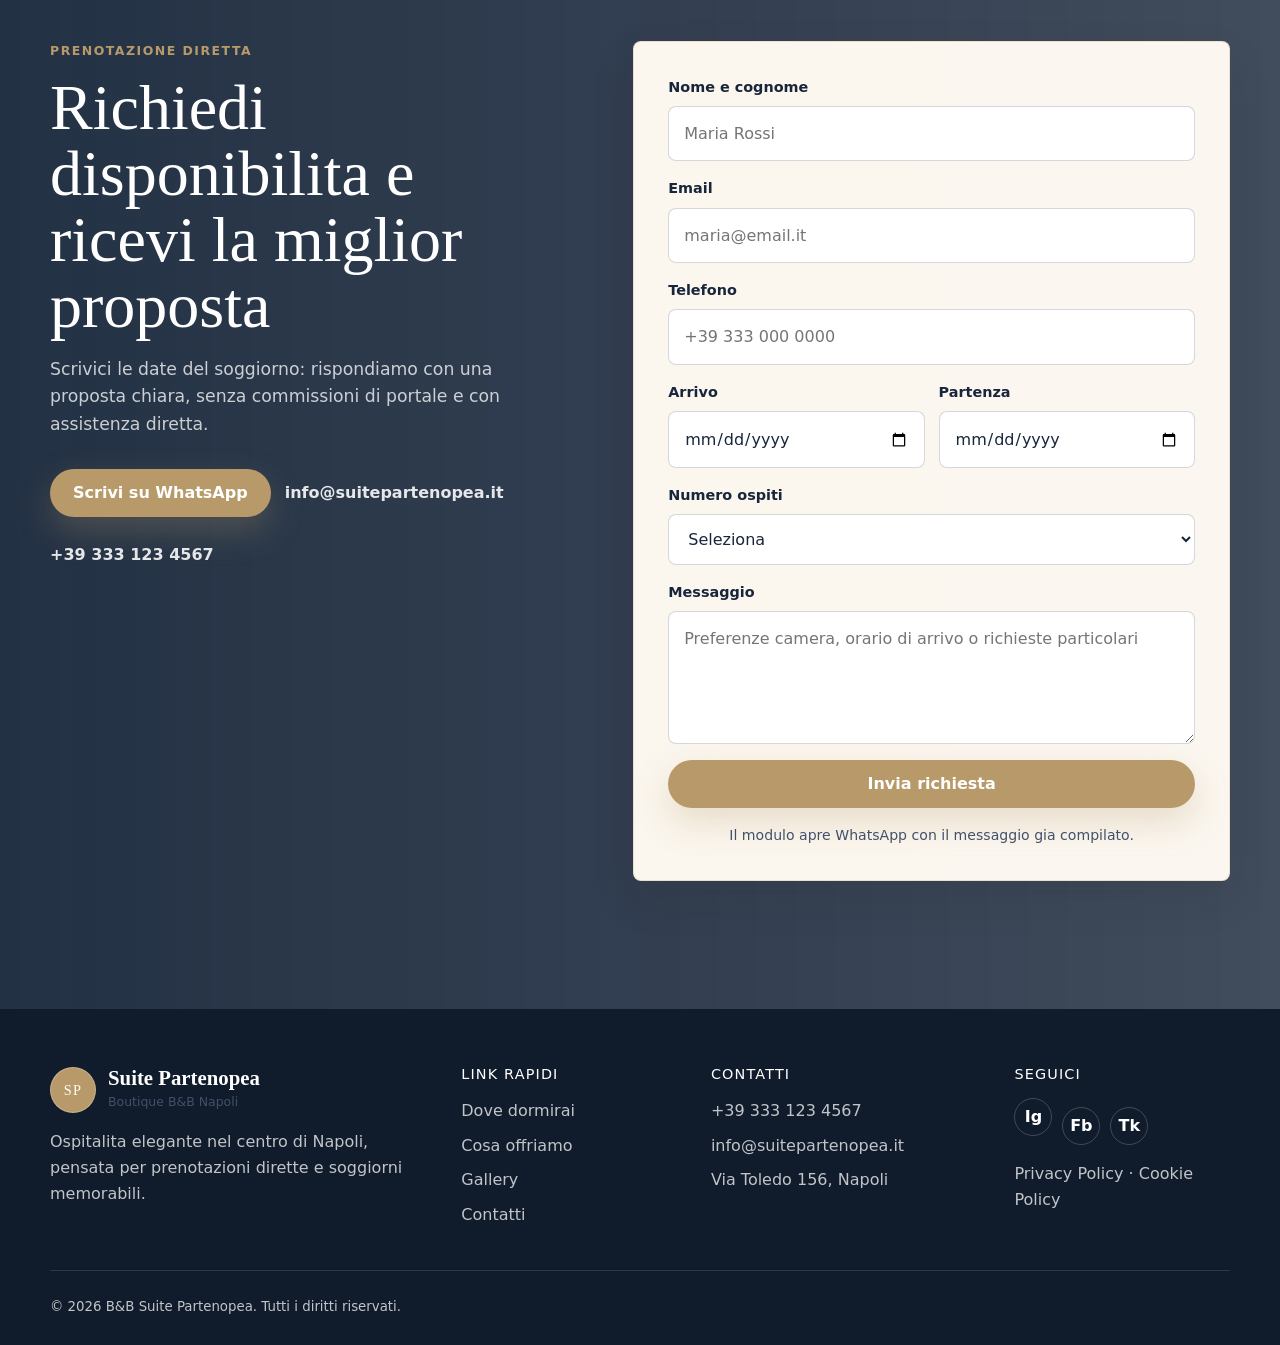
==== commit 3d1961c7: "Redesign B&B identity and carousel sections" ====
--- a/index.html
+++ b/index.html
@@ -3,13 +3,13 @@
   <head>
     <meta charset="utf-8">
     <meta name="viewport" content="width=device-width, initial-scale=1">
-    <title>B&amp;B Suite Partenopea | Casa vacanze elegante a Napoli</title>
-    <meta name="description" content="B&B Suite Partenopea: camere eleganti a Napoli, comfort premium, posizione centrale e prenotazione diretta via WhatsApp o form.">
+    <title>B&amp;B Suite Partenopea | Boutique stay a Napoli</title>
+    <meta name="description" content="B&B Suite Partenopea: camere eleganti a Napoli, ospitalita curata, servizi premium e prenotazione diretta via WhatsApp.">
     <meta name="robots" content="index, follow">
-    <meta name="theme-color" content="#1a1a1a">
+    <meta name="theme-color" content="#183735">
     <meta property="og:type" content="website">
-    <meta property="og:title" content="B&B Suite Partenopea | Eleganza e comfort a Napoli">
-    <meta property="og:description" content="Vivi Napoli da un B&B elegante e accogliente, con camere curate, servizi premium e prenotazione diretta.">
+    <meta property="og:title" content="B&B Suite Partenopea | Boutique stay a Napoli">
+    <meta property="og:description" content="Un B&B accogliente e raffinato per vivere Napoli con calma, comfort e assistenza diretta.">
     <meta property="og:image" content="https://images.unsplash.com/photo-1611892440504-42a792e24d32?auto=format&amp;fit=crop&amp;w=1200&amp;q=80">
     <meta property="og:locale" content="it_IT">
     <link rel="canonical" href="https://example.com/">
@@ -17,7 +17,7 @@
     <link rel="preconnect" href="https://images.unsplash.com" crossorigin>
     <link rel="preconnect" href="https://fonts.googleapis.com">
     <link rel="preconnect" href="https://fonts.gstatic.com" crossorigin>
-    <link href="https://fonts.googleapis.com/css2?family=Cormorant+Garamond:wght@300;400;500;600&family=DM+Sans:wght@300;400;500;600;700;800&display=swap" rel="stylesheet">
+    <link href="https://fonts.googleapis.com/css2?family=Fraunces:opsz,wght@9..144,500;9..144,600;9..144,700&family=Manrope:wght@400;500;600;700;800&display=swap" rel="stylesheet">
     <link rel="preload" as="image" href="https://images.unsplash.com/photo-1611892440504-42a792e24d32?auto=format&amp;fit=crop&amp;w=1800&amp;q=82">
     <link rel="stylesheet" href="style.css">
     <script type="application/ld+json">
@@ -54,7 +54,7 @@
           <span class="brand-mark" aria-hidden="true">SP</span>
           <span>
             <strong>Suite Partenopea</strong>
-            <small>B&amp;B Napoli</small>
+            <small>Boutique B&amp;B Napoli</small>
           </span>
         </a>
 
@@ -67,10 +67,10 @@
         <div class="nav-panel" id="primary-menu" data-nav-panel>
           <ul class="nav-links">
             <li><a href="#home">Home</a></li>
-            <li><a href="#camere">Camere</a></li>
-            <li><a href="#servizi">Servizi</a></li>
+            <li><a href="#nostro-bnb">Il B&amp;B</a></li>
+            <li><a href="#camere">Dove dormirai</a></li>
+            <li><a href="#servizi">Cosa offriamo</a></li>
             <li><a href="#gallery">Gallery</a></li>
-            <li><a href="#posizione">Posizione</a></li>
             <li><a href="#recensioni">Recensioni</a></li>
             <li><a href="#contatti">Contatti</a></li>
           </ul>
@@ -85,110 +85,139 @@
         <div class="hero-overlay"></div>
         <div class="hero-content container reveal">
           <p class="eyebrow">Boutique stay nel cuore di Napoli</p>
-          <h1 id="hero-title">Vivi Napoli da un B&amp;B elegante e accogliente</h1>
-          <p class="hero-copy">Camere curate, atmosfera riservata e servizi pensati per un soggiorno rilassato tra centro storico, mare e quartieri piu autentici.</p>
+          <h1 id="hero-title">Una base elegante per vivere Napoli con calma</h1>
+          <p class="hero-copy">Camere luminose, dettagli caldi e assistenza diretta per un soggiorno rilassato tra centro storico, mare e quartieri autentici.</p>
           <div class="hero-actions">
             <a class="btn btn-primary" href="https://wa.me/393331234567?text=Ciao%20B%26B%20Suite%20Partenopea%2C%20vorrei%20richiedere%20disponibilita" target="_blank" rel="noopener">Prenota su WhatsApp</a>
             <a class="btn btn-secondary" href="#camere">Scopri le camere</a>
           </div>
         </div>
-        <ul class="booking-strip container reveal reveal-delay-2">
-          <li>Miglior tariffa diretta</li>
-          <li>Risposta rapida</li>
-          <li>Check-in flessibile</li>
+        <ul class="booking-strip container reveal reveal-delay-2" aria-label="Vantaggi della prenotazione diretta">
+          <li><strong>Miglior tariffa</strong><span>senza commissioni</span></li>
+          <li><strong>Risposta rapida</strong><span>prima del tuo arrivo</span></li>
+          <li><strong>Check-in flessibile</strong><span>anche in autonomia</span></li>
         </ul>
       </section>
 
-      <section class="section intro" aria-labelledby="intro-title">
-        <div class="container split">
-          <div class="section-copy reveal slide-left">
-            <p class="eyebrow">La casa giusta, nel posto giusto</p>
-            <h2 id="intro-title">Un rifugio elegante per scoprire Napoli con calma</h2>
-            <p>B&amp;B Suite Partenopea nasce per chi cerca una base centrale, silenziosa e curata: interni luminosi, materiali caldi e piccoli dettagli che rendono ogni arrivo semplice.</p>
-          </div>
-          <div class="strengths reveal slide-right">
-            <article><span>01</span><h3>Posizione centrale</h3><p>A pochi minuti da Via Toledo, dal centro storico e dalle principali linee metro.</p></article>
-            <article><span>02</span><h3>Camere curate</h3><p>Tessili naturali, bagni privati, luce morbida e dotazioni pensate per viaggiatori esigenti.</p></article>
-            <article><span>03</span><h3>Comfort pratici</h3><p>Self check-in, Wi-Fi veloce, colazione convenzionata e assistenza prima dell'arrivo.</p></article>
-          </div>
-        </div>
-      </section>
-
-      <section class="section rooms surface" id="camere" aria-labelledby="rooms-title">
-        <div class="container">
-          <div class="section-heading reveal">
-            <p class="eyebrow">Camere e suite</p>
-            <h2 id="rooms-title">Scegli lo spazio perfetto per il tuo soggiorno</h2>
-            <p>Tre ambienti indipendenti, accoglienti e facili da personalizzare per coppie, famiglie o viaggi di lavoro.</p>
-          </div>
-
-          <div class="card-grid">
-            <article class="room-card reveal-card">
-              <img src="https://images.unsplash.com/photo-1590490360182-c33d57733427?auto=format&amp;fit=crop&amp;w=900&amp;q=78" alt="Camera matrimoniale elegante con letto chiaro e luce naturale" loading="lazy">
-              <div class="room-body">
-                <h3>Camera Vesuvio</h3>
-                <p>Matrimoniale luminosa con palette calda, scrivania compatta e bagno privato in camera.</p>
-                <ul><li>Letto queen size</li><li>Bagno privato</li><li>Wi-Fi fibra</li></ul>
-                <div class="room-footer"><strong>da &euro;89/notte</strong><a href="https://wa.me/393331234567?text=Ciao%2C%20vorrei%20disponibilita%20per%20Camera%20Vesuvio" target="_blank" rel="noopener">Richiedi disponibilita</a></div>
+      <section class="section intro-section" id="nostro-bnb" aria-labelledby="bnb-title">
+        <div class="container section-heading reveal">
+          <p class="eyebrow">Il nostro B&amp;B</p>
+          <h2 id="bnb-title">Ospitalita intima, cura concreta e atmosfera napoletana</h2>
+          <p>Una casa pensata per chi vuole sentirsi accolto, non semplicemente alloggiato.</p>
+        </div>
+
+        <div class="container loop-carousel bnb-carousel reveal" data-carousel data-autoplay="true" data-interval="4200" data-dots="true" aria-label="Punti di forza del B&B">
+          <div class="loop-viewport">
+            <div class="loop-track">
+              <article class="feature-card loop-slide">
+                <span>01</span>
+                <h3>Posizione che semplifica il viaggio</h3>
+                <p>A pochi minuti da Via Toledo, metro, centro storico e lungomare. Meno spostamenti, piu tempo per vivere la citta.</p>
+              </article>
+              <article class="feature-card loop-slide">
+                <span>02</span>
+                <h3>Camere calde e silenziose</h3>
+                <p>Tessili naturali, luce morbida, bagni privati e dotazioni pratiche per coppie, famiglie e lavoro.</p>
+              </article>
+              <article class="feature-card loop-slide">
+                <span>03</span>
+                <h3>Accoglienza diretta e rapida</h3>
+                <p>Self check-in, messaggi chiari, consigli locali e supporto prima dell'arrivo senza passaggi inutili.</p>
+              </article>
+            </div>
+          </div>
+          <div class="carousel-dots" aria-label="Seleziona slide"></div>
+        </div>
+      </section>
+
+      <section class="section rooms-section surface" id="camere" aria-labelledby="rooms-title">
+        <div class="container section-heading reveal">
+          <p class="eyebrow">Dove dormirai</p>
+          <h2 id="rooms-title">Tre camere, tre modi diversi di stare bene</h2>
+          <p>Ogni soluzione mantiene la stessa promessa: comfort, pulizia, privacy e prenotazione diretta semplice.</p>
+        </div>
+
+        <div class="container room-carousel-wrap reveal">
+          <div class="swipe-hint" aria-hidden="true"><span>Scorri</span><strong>→</strong></div>
+          <div class="loop-carousel room-carousel" data-carousel data-dots="true" aria-label="Camere disponibili">
+            <div class="loop-viewport">
+              <div class="loop-track">
+                <article class="room-card loop-slide">
+                  <img src="https://images.unsplash.com/photo-1590490360182-c33d57733427?auto=format&amp;fit=crop&amp;w=900&amp;q=78" alt="Camera matrimoniale elegante con letto chiaro e luce naturale" loading="lazy">
+                  <div class="room-body">
+                    <p class="room-kicker">Ideale per coppie</p>
+                    <h3>Camera Vesuvio</h3>
+                    <p>Matrimoniale luminosa con palette calda, scrivania compatta e bagno privato in camera.</p>
+                    <ul><li>Letto queen size</li><li>Bagno privato</li><li>Wi-Fi fibra</li></ul>
+                    <div class="room-footer"><strong>da &euro;89/notte</strong><a href="https://wa.me/393331234567?text=Ciao%2C%20vorrei%20disponibilita%20per%20Camera%20Vesuvio" target="_blank" rel="noopener">Richiedi</a></div>
+                  </div>
+                </article>
+
+                <article class="room-card loop-slide">
+                  <img src="https://images.unsplash.com/photo-1566665797739-1674de7a421a?auto=format&amp;fit=crop&amp;w=900&amp;q=78" alt="Suite boutique con letto matrimoniale, testiera imbottita e arredi eleganti" loading="lazy">
+                  <div class="room-body">
+                    <p class="room-kicker">Piu richiesta</p>
+                    <h3>Suite Chiaia</h3>
+                    <p>La soluzione piu raffinata, con area relax, dettagli sartoriali e atmosfera da boutique hotel.</p>
+                    <ul><li>Area salotto</li><li>Smart TV</li><li>Kit cortesia</li></ul>
+                    <div class="room-footer"><strong>da &euro;119/notte</strong><a href="https://wa.me/393331234567?text=Ciao%2C%20vorrei%20disponibilita%20per%20Suite%20Chiaia" target="_blank" rel="noopener">Richiedi</a></div>
+                  </div>
+                </article>
+
+                <article class="room-card loop-slide">
+                  <img src="https://images.unsplash.com/photo-1578683010236-d716f9a3f461?auto=format&amp;fit=crop&amp;w=900&amp;q=78" alt="Camera familiare accogliente con letto grande, divano e colori naturali" loading="lazy">
+                  <div class="room-body">
+                    <p class="room-kicker">Per famiglie</p>
+                    <h3>Family Partenope</h3>
+                    <p>Spaziosa e funzionale, ideale per famiglie o soggiorni lunghi con comfort domestico.</p>
+                    <ul><li>Fino a 4 ospiti</li><li>Minibar</li><li>Clima autonomo</li></ul>
+                    <div class="room-footer"><strong>da &euro;139/notte</strong><a href="https://wa.me/393331234567?text=Ciao%2C%20vorrei%20disponibilita%20per%20Family%20Partenope" target="_blank" rel="noopener">Richiedi</a></div>
+                  </div>
+                </article>
               </div>
-            </article>
-
-            <article class="room-card reveal-card">
-              <img src="https://images.unsplash.com/photo-1566665797739-1674de7a421a?auto=format&amp;fit=crop&amp;w=900&amp;q=78" alt="Suite boutique con letto matrimoniale, testiera imbottita e arredi eleganti" loading="lazy">
-              <div class="room-body">
-                <h3>Suite Chiaia</h3>
-                <p>La soluzione piu raffinata, con area relax, dettagli sartoriali e atmosfera da boutique hotel.</p>
-                <ul><li>Area salotto</li><li>Smart TV</li><li>Kit cortesia</li></ul>
-                <div class="room-footer"><strong>da &euro;119/notte</strong><a href="https://wa.me/393331234567?text=Ciao%2C%20vorrei%20disponibilita%20per%20Suite%20Chiaia" target="_blank" rel="noopener">Richiedi disponibilita</a></div>
-              </div>
-            </article>
-
-            <article class="room-card reveal-card">
-              <img src="https://images.unsplash.com/photo-1578683010236-d716f9a3f461?auto=format&amp;fit=crop&amp;w=900&amp;q=78" alt="Camera familiare accogliente con letto grande, divano e colori naturali" loading="lazy">
-              <div class="room-body">
-                <h3>Family Partenope</h3>
-                <p>Spaziosa e funzionale, ideale per famiglie o soggiorni lunghi con comfort domestico.</p>
-                <ul><li>Fino a 4 ospiti</li><li>Minibar</li><li>Clima autonomo</li></ul>
-                <div class="room-footer"><strong>da &euro;139/notte</strong><a href="https://wa.me/393331234567?text=Ciao%2C%20vorrei%20disponibilita%20per%20Family%20Partenope" target="_blank" rel="noopener">Richiedi disponibilita</a></div>
-              </div>
-            </article>
-          </div>
-        </div>
-      </section>
-
-      <section class="section services" id="servizi" aria-labelledby="services-title">
-        <div class="container">
-          <div class="section-heading reveal">
-            <p class="eyebrow">Servizi inclusi</p>
-            <h2 id="services-title">Tutto cio che serve per sentirsi gia arrivati</h2>
-          </div>
-          <div class="services-grid">
-            <article class="service-item reveal-card"><span aria-hidden="true">Wi</span><h3>Wi-Fi veloce</h3><p>Connessione stabile per lavoro, streaming e videochiamate.</p></article>
-            <article class="service-item reveal-card"><span aria-hidden="true">AC</span><h3>Aria condizionata</h3><p>Clima autonomo in ogni camera, silenzioso e regolabile.</p></article>
-            <article class="service-item reveal-card"><span aria-hidden="true">BP</span><h3>Bagno privato</h3><p>Doccia ampia, asciugamani morbidi e set cortesia.</p></article>
-            <article class="service-item reveal-card"><span aria-hidden="true">Co</span><h3>Colazione</h3><p>Colazione italiana presso bar selezionato nelle vicinanze.</p></article>
-            <article class="service-item reveal-card"><span aria-hidden="true">P</span><h3>Parcheggio vicino</h3><p>Garage convenzionati raggiungibili in pochi minuti.</p></article>
-            <article class="service-item reveal-card"><span aria-hidden="true">TV</span><h3>Smart TV</h3><p>Intrattenimento e app principali disponibili in camera.</p></article>
-            <article class="service-item reveal-card"><span aria-hidden="true">24</span><h3>Self check-in</h3><p>Arrivo flessibile con istruzioni chiare e assistenza remota.</p></article>
-            <article class="service-item reveal-card"><span aria-hidden="true">Tr</span><h3>Transfer aeroporto</h3><p>Servizio su richiesta per arrivi e partenze senza pensieri.</p></article>
-          </div>
-        </div>
-      </section>
-
-      <section class="section gallery surface" id="gallery" aria-labelledby="gallery-title">
-        <div class="container">
-          <div class="section-heading reveal"><p class="eyebrow">Gallery</p><h2 id="gallery-title">Dettagli pensati per accogliere</h2></div>
-          <div class="gallery-grid">
-            <figure class="gallery-item large reveal-card"><img src="https://images.unsplash.com/photo-1611892440504-42a792e24d32?auto=format&amp;fit=crop&amp;w=1100&amp;q=80" alt="Camera boutique con letto matrimoniale e arredi moderni" loading="lazy"></figure>
-            <figure class="gallery-item reveal-card"><img src="https://images.unsplash.com/photo-1584132967334-10e028bd69f7?auto=format&amp;fit=crop&amp;w=700&amp;q=78" alt="Bagno moderno con lavabo e dettagli in pietra" loading="lazy"></figure>
-            <figure class="gallery-item reveal-card"><img src="https://images.unsplash.com/photo-1518005020951-eccb494ad742?auto=format&amp;fit=crop&amp;w=700&amp;q=78" alt="Veduta architettonica nel centro di Napoli" loading="lazy"></figure>
-            <figure class="gallery-item reveal-card"><img src="https://images.unsplash.com/photo-1554995207-c18c203602cb?auto=format&amp;fit=crop&amp;w=700&amp;q=78" alt="Zona relax con poltrona e arredi chiari" loading="lazy"></figure>
-            <figure class="gallery-item wide reveal-card"><img src="https://images.unsplash.com/photo-1535827841776-24afc1e255ac?auto=format&amp;fit=crop&amp;w=1100&amp;q=80" alt="Lungomare di Napoli con vista sul golfo al tramonto" loading="lazy"></figure>
-          </div>
-        </div>
-      </section>
-
-      <section class="section experience" aria-labelledby="experience-title">
+            </div>
+            <div class="carousel-dots" aria-label="Seleziona camera"></div>
+          </div>
+        </div>
+      </section>
+
+      <section class="section services-section" id="servizi" aria-labelledby="services-title">
+        <div class="container section-heading reveal">
+          <p class="eyebrow">Cosa offriamo</p>
+          <h2 id="services-title">Tutto in ordine, senza dispersione</h2>
+          <p>Servizi concreti, raccolti in un unico quadro visivo per capire subito cosa e incluso.</p>
+        </div>
+        <div class="container services-panel reveal">
+          <article class="service-item"><span>Wi</span><h3>Wi-Fi veloce</h3><p>Connessione stabile per lavoro, streaming e videochiamate.</p></article>
+          <article class="service-item"><span>AC</span><h3>Aria condizionata</h3><p>Clima autonomo in ogni camera, silenzioso e regolabile.</p></article>
+          <article class="service-item"><span>BP</span><h3>Bagno privato</h3><p>Doccia ampia, asciugamani morbidi e set cortesia.</p></article>
+          <article class="service-item"><span>Co</span><h3>Colazione</h3><p>Colazione italiana presso bar selezionato nelle vicinanze.</p></article>
+          <article class="service-item"><span>P</span><h3>Parcheggio vicino</h3><p>Garage convenzionati raggiungibili in pochi minuti.</p></article>
+          <article class="service-item"><span>TV</span><h3>Smart TV</h3><p>App principali e intrattenimento disponibili in camera.</p></article>
+          <article class="service-item"><span>24</span><h3>Self check-in</h3><p>Arrivo flessibile con istruzioni chiare e assistenza remota.</p></article>
+          <article class="service-item"><span>Tr</span><h3>Transfer aeroporto</h3><p>Servizio su richiesta per arrivi e partenze senza pensieri.</p></article>
+        </div>
+      </section>
+
+      <section class="section gallery-section surface" id="gallery" aria-labelledby="gallery-title">
+        <div class="container section-heading reveal">
+          <p class="eyebrow">La nostra galleria</p>
+          <h2 id="gallery-title">Dettagli, luce e atmosfera</h2>
+        </div>
+        <div class="container loop-carousel gallery-carousel reveal" data-carousel data-autoplay="true" data-interval="2800" aria-label="Galleria fotografica">
+          <div class="loop-viewport">
+            <div class="loop-track">
+              <figure class="gallery-item loop-slide"><img src="https://images.unsplash.com/photo-1611892440504-42a792e24d32?auto=format&amp;fit=crop&amp;w=1100&amp;q=80" alt="Camera boutique con letto matrimoniale e arredi moderni" loading="lazy"></figure>
+              <figure class="gallery-item loop-slide"><img src="https://images.unsplash.com/photo-1584132967334-10e028bd69f7?auto=format&amp;fit=crop&amp;w=900&amp;q=78" alt="Bagno moderno con lavabo e dettagli in pietra" loading="lazy"></figure>
+              <figure class="gallery-item loop-slide"><img src="https://images.unsplash.com/photo-1518005020951-eccb494ad742?auto=format&amp;fit=crop&amp;w=900&amp;q=78" alt="Veduta architettonica nel centro di Napoli" loading="lazy"></figure>
+              <figure class="gallery-item loop-slide"><img src="https://images.unsplash.com/photo-1554995207-c18c203602cb?auto=format&amp;fit=crop&amp;w=900&amp;q=78" alt="Zona relax con poltrona e arredi chiari" loading="lazy"></figure>
+              <figure class="gallery-item loop-slide"><img src="https://images.unsplash.com/photo-1535827841776-24afc1e255ac?auto=format&amp;fit=crop&amp;w=1100&amp;q=80" alt="Lungomare di Napoli con vista sul golfo al tramonto" loading="lazy"></figure>
+            </div>
+          </div>
+        </div>
+      </section>
+
+      <section class="section experience-section" aria-labelledby="experience-title">
         <div class="container split reverse">
           <div class="image-panel reveal slide-left"><img src="https://images.unsplash.com/photo-1595854341625-f33ee10dbf94?auto=format&amp;fit=crop&amp;w=1000&amp;q=78" alt="Strada elegante di Napoli con palazzi storici e vita cittadina" loading="lazy"></div>
           <div class="section-copy reveal slide-right">
@@ -200,18 +229,24 @@
         </div>
       </section>
 
-      <section class="section reviews surface" id="recensioni" aria-labelledby="reviews-title">
-        <div class="container">
-          <div class="section-heading reveal"><p class="eyebrow">Recensioni</p><h2 id="reviews-title">Ospiti che tornano volentieri</h2></div>
-          <div class="review-grid">
-            <article class="review-card reveal-card"><div class="stars" aria-label="5 stelle su 5">5/5</div><p>"Camera impeccabile, check-in semplicissimo e posizione perfetta per muoversi a piedi. Ci siamo sentiti seguiti senza invadenza."</p><strong>Giulia M.</strong></article>
-            <article class="review-card reveal-card"><div class="stars" aria-label="5 stelle su 5">5/5</div><p>"Atmosfera elegante, letto comodissimo e consigli ottimi sui ristoranti della zona. Prenotazione diretta rapida e chiara."</p><strong>Lorenzo P.</strong></article>
-            <article class="review-card reveal-card"><div class="stars" aria-label="5 stelle su 5">5/5</div><p>"Una base tranquilla nel cuore di Napoli. Bagno nuovo, pulizia alta e transfer organizzato con puntualita."</p><strong>Claire D.</strong></article>
-          </div>
-        </div>
-      </section>
-
-      <section class="section location" id="posizione" aria-labelledby="location-title">
+      <section class="section reviews-section surface" id="recensioni" aria-labelledby="reviews-title">
+        <div class="container section-heading reveal">
+          <p class="eyebrow">Recensioni</p>
+          <h2 id="reviews-title">Ospiti che tornano volentieri</h2>
+        </div>
+        <div class="container loop-carousel review-carousel reveal" data-carousel data-autoplay="true" data-interval="5200" data-dots="true" aria-label="Recensioni degli ospiti">
+          <div class="loop-viewport">
+            <div class="loop-track">
+              <article class="review-card loop-slide"><div class="stars" aria-label="5 stelle su 5">5/5</div><p>Camera impeccabile, check-in semplicissimo e posizione perfetta per muoversi a piedi. Ci siamo sentiti seguiti senza invadenza.</p><strong>Giulia M.</strong></article>
+              <article class="review-card loop-slide"><div class="stars" aria-label="5 stelle su 5">5/5</div><p>Atmosfera elegante, letto comodissimo e consigli ottimi sui ristoranti della zona. Prenotazione diretta rapida e chiara.</p><strong>Lorenzo P.</strong></article>
+              <article class="review-card loop-slide"><div class="stars" aria-label="5 stelle su 5">5/5</div><p>Una base tranquilla nel cuore di Napoli. Bagno nuovo, pulizia alta e transfer organizzato con puntualita.</p><strong>Claire D.</strong></article>
+            </div>
+          </div>
+          <div class="carousel-dots" aria-label="Seleziona recensione"></div>
+        </div>
+      </section>
+
+      <section class="section location-section" id="posizione" aria-labelledby="location-title">
         <div class="container split">
           <div class="section-copy reveal slide-left">
             <p class="eyebrow">Dove siamo</p>
@@ -224,15 +259,13 @@
         </div>
       </section>
 
-      <section class="section faq surface" aria-labelledby="faq-title">
-        <div class="container">
-          <div class="section-heading reveal"><p class="eyebrow">FAQ</p><h2 id="faq-title">Risposte rapide prima di prenotare</h2></div>
-          <div class="faq-list reveal">
-            <details><summary>Quali sono gli orari di check-in e check-out?</summary><p>Il check-in e disponibile dalle 15:00, anche in autonomia. Il check-out e previsto entro le 10:30.</p></details>
-            <details><summary>Gli animali sono ammessi?</summary><p>Accogliamo animali di piccola taglia su richiesta, verificando disponibilita e tipologia di camera.</p></details>
-            <details><summary>E disponibile un parcheggio?</summary><p>Non abbiamo parcheggio interno, ma collaboriamo con garage custoditi nelle vicinanze.</p></details>
-            <details><summary>Quali sono le condizioni di cancellazione?</summary><p>Le condizioni variano in base alla tariffa scelta. Scrivici per ricevere l'opzione piu adatta al tuo viaggio.</p></details>
-          </div>
+      <section class="section faq-section surface" aria-labelledby="faq-title">
+        <div class="container section-heading reveal"><p class="eyebrow">FAQ</p><h2 id="faq-title">Risposte rapide prima di prenotare</h2></div>
+        <div class="container faq-list reveal">
+          <details><summary>Quali sono gli orari di check-in e check-out?</summary><p>Il check-in e disponibile dalle 15:00, anche in autonomia. Il check-out e previsto entro le 10:30.</p></details>
+          <details><summary>Gli animali sono ammessi?</summary><p>Accogliamo animali di piccola taglia su richiesta, verificando disponibilita e tipologia di camera.</p></details>
+          <details><summary>E disponibile un parcheggio?</summary><p>Non abbiamo parcheggio interno, ma collaboriamo con garage custoditi nelle vicinanze.</p></details>
+          <details><summary>Quali sono le condizioni di cancellazione?</summary><p>Le condizioni variano in base alla tariffa scelta. Scrivici per ricevere l'opzione piu adatta al tuo viaggio.</p></details>
         </div>
       </section>
 
@@ -257,7 +290,7 @@
             <div class="form-row"><label for="guests">Numero ospiti</label><select id="guests" name="guests" required><option value="">Seleziona</option><option>1 ospite</option><option>2 ospiti</option><option>3 ospiti</option><option>4 ospiti</option><option>5+ ospiti</option></select></div>
             <div class="form-row"><label for="message">Messaggio</label><textarea id="message" name="message" rows="4" placeholder="Preferenze camera, orario di arrivo o richieste particolari"></textarea></div>
             <button class="btn btn-primary form-submit" type="submit">Invia richiesta</button>
-            <p class="form-note">Modulo pronto per collegamento a backend o servizio email.</p>
+            <p class="form-note">Il modulo apre WhatsApp con il messaggio gia compilato.</p>
           </form>
         </div>
       </section>
@@ -265,8 +298,8 @@
 
     <footer class="site-footer">
       <div class="container footer-grid">
-        <div><a class="brand footer-brand" href="#home" aria-label="B&B Suite Partenopea - Home"><span class="brand-mark" aria-hidden="true">SP</span><span><strong>Suite Partenopea</strong><small>B&amp;B Napoli</small></span></a><p>Ospitalita elegante nel centro di Napoli, pensata per prenotazioni dirette e soggiorni memorabili.</p></div>
-        <div><h2>Link rapidi</h2><ul><li><a href="#camere">Camere</a></li><li><a href="#servizi">Servizi</a></li><li><a href="#gallery">Gallery</a></li><li><a href="#contatti">Contatti</a></li></ul></div>
+        <div><a class="brand footer-brand" href="#home" aria-label="B&B Suite Partenopea - Home"><span class="brand-mark" aria-hidden="true">SP</span><span><strong>Suite Partenopea</strong><small>Boutique B&amp;B Napoli</small></span></a><p>Ospitalita elegante nel centro di Napoli, pensata per prenotazioni dirette e soggiorni memorabili.</p></div>
+        <div><h2>Link rapidi</h2><ul><li><a href="#camere">Dove dormirai</a></li><li><a href="#servizi">Cosa offriamo</a></li><li><a href="#gallery">Gallery</a></li><li><a href="#contatti">Contatti</a></li></ul></div>
         <div><h2>Contatti</h2><ul><li><a href="tel:+393331234567">+39 333 123 4567</a></li><li><a href="mailto:info@suitepartenopea.it">info@suitepartenopea.it</a></li><li>Via Toledo 156, Napoli</li></ul></div>
         <div><h2>Seguici</h2><ul class="social-links"><li><a href="#" aria-label="Instagram">Ig</a></li><li><a href="#" aria-label="Facebook">Fb</a></li><li><a href="#" aria-label="TikTok">Tk</a></li></ul><p><a href="#">Privacy Policy</a> &middot; <a href="#">Cookie Policy</a></p></div>
       </div>
--- a/style.css
+++ b/style.css
@@ -0,0 +1,1093 @@
+:root {
+  --color-ink: #17263b;
+  --color-ink-soft: #40516a;
+  --color-paper: #fffaf2;
+  --color-surface: #f4eadc;
+  --color-card: #ffffff;
+  --color-gold: #b89a6a;
+  --color-gold-light: #d4bc94;
+  --color-line: rgba(184, 154, 106, 0.25);
+  --shadow-soft: 0 22px 70px rgba(26, 26, 26, 0.12);
+  --shadow-card: 0 18px 44px rgba(26, 26, 26, 0.1);
+  --radius-sm: 8px;
+  --radius-md: 18px;
+  --container: 1180px;
+  --header-height: 78px;
+  --font-display: "Cormorant Garamond", Georgia, serif;
+  --font-body: "DM Sans", Inter, ui-sans-serif, system-ui, -apple-system, BlinkMacSystemFont, "Segoe UI", sans-serif;
+}
+
+* {
+  box-sizing: border-box;
+}
+
+html {
+  scroll-behavior: smooth;
+  scroll-padding-top: var(--header-height);
+}
+
+body {
+  margin: 0;
+  overflow-x: hidden;
+  background: var(--color-paper);
+  color: var(--color-ink);
+  font-family: var(--font-body);
+  font-weight: 300;
+  line-height: 1.6;
+  text-rendering: optimizeLegibility;
+}
+
+body.nav-open {
+  overflow: hidden;
+}
+
+img {
+  display: block;
+  max-width: 100%;
+}
+
+a {
+  color: inherit;
+  text-decoration: none;
+}
+
+button,
+input,
+select,
+textarea {
+  font: inherit;
+}
+
+.skip-link {
+  position: fixed;
+  top: 12px;
+  left: 12px;
+  z-index: 999;
+  transform: translateY(-150%);
+  border-radius: 999px;
+  background: var(--color-ink);
+  color: #fff;
+  padding: 10px 16px;
+  transition: transform 0.2s ease;
+}
+
+.skip-link:focus {
+  transform: translateY(0);
+}
+
+.container {
+  width: min(100% - 32px, var(--container));
+  margin-inline: auto;
+}
+
+.site-header {
+  position: fixed;
+  inset: 0 0 auto;
+  z-index: 100;
+  background: rgba(255, 250, 242, 0.76);
+  border-bottom: 1px solid transparent;
+  backdrop-filter: blur(18px);
+  transition: background 0.3s ease, border-color 0.3s ease, box-shadow 0.3s ease;
+}
+
+.site-header.is-scrolled {
+  background: rgba(255, 250, 242, 0.95);
+  border-color: var(--color-line);
+  box-shadow: 0 12px 34px rgba(26, 26, 26, 0.08);
+}
+
+.nav {
+  min-height: var(--header-height);
+  display: flex;
+  align-items: center;
+  justify-content: space-between;
+  gap: 24px;
+}
+
+.brand {
+  display: inline-flex;
+  align-items: center;
+  gap: 12px;
+  min-width: max-content;
+}
+
+.brand-mark {
+  display: grid;
+  width: 46px;
+  height: 46px;
+  place-items: center;
+  border: 1px solid rgba(23, 38, 59, 0.22);
+  border-radius: 50%;
+  background: var(--color-ink);
+  color: var(--color-paper);
+  font-family: var(--font-display);
+  font-size: 0.9rem;
+  letter-spacing: 0.08em;
+}
+
+.brand strong,
+.brand small {
+  display: block;
+}
+
+.brand strong {
+  font-family: var(--font-display);
+  font-size: clamp(1.08rem, 2vw, 1.3rem);
+  line-height: 1;
+}
+
+.brand small {
+  margin-top: 3px;
+  color: var(--color-ink-soft);
+  font-size: 0.78rem;
+}
+
+.nav-panel {
+  display: flex;
+  align-items: center;
+  gap: 26px;
+}
+
+.nav-links {
+  display: flex;
+  align-items: center;
+  gap: 20px;
+  margin: 0;
+  padding: 0;
+  list-style: none;
+}
+
+.nav-links a {
+  position: relative;
+  color: var(--color-ink-soft);
+  font-size: 0.94rem;
+  font-weight: 650;
+}
+
+.nav-links a::after {
+  content: "";
+  position: absolute;
+  left: 0;
+  right: 0;
+  bottom: -7px;
+  height: 2px;
+  transform: scaleX(0);
+  transform-origin: left;
+  background: var(--color-gold);
+  transition: transform 0.25s ease;
+}
+
+.nav-links a:hover::after,
+.nav-links a:focus-visible::after {
+  transform: scaleX(1);
+}
+
+.nav-toggle {
+  display: none;
+  width: 46px;
+  height: 46px;
+  border: 1px solid var(--color-line);
+  border-radius: 50%;
+  background: #fff;
+  cursor: pointer;
+}
+
+.nav-toggle span {
+  display: block;
+  width: 18px;
+  height: 2px;
+  margin: 4px auto;
+  background: var(--color-ink);
+  transition: transform 0.25s ease, opacity 0.25s ease;
+}
+
+.btn {
+  display: inline-flex;
+  align-items: center;
+  justify-content: center;
+  min-height: 48px;
+  border: 1px solid transparent;
+  border-radius: 999px;
+  padding: 13px 22px;
+  font-weight: 800;
+  line-height: 1.2;
+  transition: transform 0.25s ease, box-shadow 0.25s ease, background 0.25s ease, border-color 0.25s ease;
+}
+
+.btn:hover,
+.btn:focus-visible {
+  transform: translateY(-2px);
+}
+
+.btn-primary {
+  background: var(--color-gold);
+  color: #fff;
+  box-shadow: 0 14px 34px rgba(184, 154, 106, 0.28);
+}
+
+.btn-primary:hover,
+.btn-primary:focus-visible {
+  background: #9f8359;
+  box-shadow: 0 18px 44px rgba(184, 154, 106, 0.36);
+}
+
+.btn-secondary {
+  background: rgba(255, 250, 242, 0.12);
+  border-color: rgba(255, 255, 255, 0.48);
+  color: #fff;
+}
+
+.btn-secondary.dark {
+  background: transparent;
+  border-color: rgba(23, 38, 59, 0.25);
+  color: var(--color-ink);
+}
+
+.hero {
+  position: relative;
+  min-height: 100svh;
+  display: grid;
+  align-items: center;
+  overflow: hidden;
+  color: #fff;
+}
+
+.hero-media {
+  position: absolute;
+  inset: -5% 0;
+  background:
+    linear-gradient(rgba(23, 38, 59, 0.18), rgba(23, 38, 59, 0.18)),
+    url("https://images.unsplash.com/photo-1611892440504-42a792e24d32?auto=format&fit=crop&w=1800&q=82") center/cover;
+  transform: translate3d(0, 0, 0) scale(1.03);
+  will-change: transform;
+}
+
+.hero-overlay {
+  position: absolute;
+  inset: 0;
+  background:
+    linear-gradient(90deg, rgba(15, 26, 43, 0.72) 0%, rgba(15, 26, 43, 0.48) 44%, rgba(15, 26, 43, 0.16) 100%),
+    linear-gradient(180deg, rgba(15, 26, 43, 0.3), rgba(15, 26, 43, 0.55));
+}
+
+.hero-content {
+  position: relative;
+  z-index: 1;
+  width: min(100% - 32px, 780px);
+  margin-inline: auto auto;
+  padding-top: var(--header-height);
+}
+
+.eyebrow {
+  margin: 0 0 14px;
+  color: var(--color-gold);
+  font-size: 0.78rem;
+  font-weight: 850;
+  letter-spacing: 0.12em;
+  text-transform: uppercase;
+}
+
+.hero .eyebrow {
+  color: #f0d7ad;
+}
+
+h1,
+h2,
+h3,
+p {
+  overflow-wrap: anywhere;
+}
+
+h1,
+h2 {
+  margin: 0;
+  font-family: var(--font-display);
+  font-weight: 500;
+  line-height: 1.03;
+}
+
+h1 {
+  max-width: 820px;
+  font-size: clamp(3rem, 9vw, 6.8rem);
+}
+
+h2 {
+  font-size: clamp(2.05rem, 5vw, 4.2rem);
+}
+
+h3 {
+  margin: 0;
+  font-size: 1.08rem;
+  line-height: 1.3;
+}
+
+.hero-copy {
+  max-width: 650px;
+  margin: 24px 0 0;
+  color: rgba(255, 255, 255, 0.86);
+  font-size: clamp(1.05rem, 2.2vw, 1.28rem);
+}
+
+.hero-actions {
+  display: flex;
+  flex-wrap: wrap;
+  gap: 14px;
+  margin-top: 34px;
+}
+
+.booking-strip {
+  position: absolute;
+  z-index: 2;
+  left: 50%;
+  bottom: 28px;
+  display: grid;
+  grid-template-columns: repeat(3, 1fr);
+  gap: 1px;
+  transform: translateX(-50%);
+  overflow: hidden;
+  border: 1px solid rgba(255, 255, 255, 0.2);
+  border-radius: var(--radius-sm);
+  background: rgba(255, 255, 255, 0.13);
+  backdrop-filter: blur(18px);
+  margin-block: 0;
+  padding-left: 0;
+  list-style: none;
+}
+
+.booking-strip li {
+  padding: 18px 24px;
+  color: rgba(255, 255, 255, 0.92);
+  font-weight: 750;
+  text-align: center;
+}
+
+.section {
+  padding: clamp(76px, 10vw, 132px) 0;
+}
+
+.surface {
+  background: linear-gradient(180deg, var(--color-surface), #fff8ed);
+}
+
+.split {
+  display: grid;
+  grid-template-columns: 0.9fr 1.1fr;
+  gap: clamp(32px, 7vw, 82px);
+  align-items: center;
+}
+
+.split.reverse {
+  grid-template-columns: 1fr 0.95fr;
+}
+
+.section-copy p:not(.eyebrow),
+.section-heading p {
+  color: var(--color-ink-soft);
+  font-size: 1.05rem;
+}
+
+.section-heading {
+  max-width: 760px;
+  margin-bottom: 42px;
+}
+
+.section-heading p {
+  max-width: 670px;
+  margin: 18px 0 0;
+}
+
+.strengths {
+  display: grid;
+  gap: 18px;
+}
+
+.strengths article,
+.service-item,
+.review-card,
+.booking-form,
+.map-box {
+  border: 1px solid var(--color-line);
+  border-radius: var(--radius-sm);
+  background: rgba(255, 255, 255, 0.72);
+  box-shadow: var(--shadow-card);
+}
+
+.strengths article {
+  display: grid;
+  grid-template-columns: auto 1fr;
+  gap: 6px 18px;
+  padding: 24px;
+}
+
+.strengths span {
+  grid-row: span 2;
+  color: var(--color-gold);
+  font-weight: 850;
+}
+
+.strengths p {
+  margin: 0;
+  color: var(--color-ink-soft);
+}
+
+.card-grid,
+.review-grid {
+  display: grid;
+  grid-template-columns: repeat(3, 1fr);
+  gap: 24px;
+}
+
+.room-card {
+  overflow: hidden;
+  border: 1px solid var(--color-line);
+  border-radius: var(--radius-sm);
+  background: var(--color-card);
+  box-shadow: var(--shadow-card);
+}
+
+.room-card img {
+  width: 100%;
+  aspect-ratio: 1.2;
+  object-fit: cover;
+}
+
+.room-body {
+  display: grid;
+  min-height: 390px;
+  padding: 24px;
+}
+
+.room-body p,
+.room-body li {
+  color: var(--color-ink-soft);
+}
+
+.room-body ul,
+.footer-grid ul {
+  margin: 0;
+  padding: 0;
+  list-style: none;
+}
+
+.room-body li {
+  position: relative;
+  padding-left: 18px;
+}
+
+.room-body li::before {
+  content: "";
+  position: absolute;
+  left: 0;
+  top: 0.75em;
+  width: 6px;
+  height: 6px;
+  border-radius: 50%;
+  background: var(--color-gold);
+}
+
+.room-footer {
+  display: flex;
+  align-items: center;
+  justify-content: space-between;
+  gap: 16px;
+  margin-top: auto;
+  padding-top: 22px;
+  border-top: 1px solid var(--color-line);
+}
+
+.room-footer strong {
+  font-family: var(--font-display);
+  font-size: 1.35rem;
+}
+
+.room-footer a {
+  color: var(--color-gold);
+  font-size: 0.9rem;
+  font-weight: 850;
+}
+
+.services-grid {
+  display: grid;
+  grid-template-columns: repeat(4, 1fr);
+  gap: 16px;
+}
+
+.service-item {
+  min-height: 210px;
+  padding: 24px;
+  background: #fff;
+}
+
+.service-item span {
+  display: grid;
+  width: 46px;
+  height: 46px;
+  place-items: center;
+  margin-bottom: 22px;
+  border-radius: 50%;
+  background: rgba(184, 154, 106, 0.15);
+  color: var(--color-gold);
+  font-weight: 900;
+}
+
+.service-item p,
+.review-card p {
+  margin-bottom: 0;
+  color: var(--color-ink-soft);
+}
+
+.gallery-grid {
+  display: grid;
+  grid-template-columns: repeat(4, 1fr);
+  grid-auto-rows: 250px;
+  gap: 16px;
+}
+
+.gallery-item {
+  position: relative;
+  overflow: hidden;
+  margin: 0;
+  border-radius: var(--radius-sm);
+  background: #ddd;
+}
+
+.gallery-item.large {
+  grid-column: span 2;
+  grid-row: span 2;
+}
+
+.gallery-item.wide {
+  grid-column: span 2;
+}
+
+.gallery-item img,
+.image-panel img {
+  width: 100%;
+  height: 100%;
+  object-fit: cover;
+}
+
+.gallery-item img {
+  transition: transform 0.7s ease, filter 0.7s ease;
+}
+
+.gallery-item:hover img {
+  transform: scale(1.06);
+  filter: saturate(1.05);
+}
+
+.image-panel {
+  overflow: hidden;
+  height: clamp(420px, 58vw, 680px);
+  border-radius: var(--radius-sm);
+  box-shadow: var(--shadow-soft);
+}
+
+.check-list {
+  display: grid;
+  gap: 12px;
+  margin: 28px 0 0;
+  padding: 0;
+  list-style: none;
+}
+
+.check-list li {
+  position: relative;
+  padding-left: 28px;
+  color: var(--color-ink-soft);
+}
+
+.check-list li::before {
+  content: "";
+  position: absolute;
+  left: 0;
+  top: 0.55em;
+  width: 12px;
+  height: 12px;
+  border-radius: 50%;
+  background: var(--color-gold-light);
+  box-shadow: inset 0 0 0 3px var(--color-paper);
+}
+
+.review-card {
+  min-height: 260px;
+  padding: 28px;
+  background: #fff;
+}
+
+.stars {
+  color: var(--color-gold);
+  font-size: 1.1rem;
+  letter-spacing: 0.08em;
+}
+
+.review-card strong {
+  display: block;
+  margin-top: 24px;
+  color: var(--color-ink);
+}
+
+address {
+  margin: 26px 0 12px;
+  color: var(--color-ink-soft);
+  font-style: normal;
+}
+
+.map-box {
+  overflow: hidden;
+  min-height: 440px;
+  padding: 0;
+}
+
+.map-box iframe {
+  width: 100%;
+  height: 100%;
+  min-height: inherit;
+  border: 0;
+}
+
+.faq-list {
+  display: grid;
+  grid-template-columns: repeat(2, 1fr);
+  gap: 14px;
+}
+
+details {
+  border: 1px solid var(--color-line);
+  border-radius: var(--radius-sm);
+  background: #fff;
+  box-shadow: 0 12px 28px rgba(26, 26, 26, 0.06);
+}
+
+summary {
+  cursor: pointer;
+  padding: 20px 22px;
+  font-weight: 850;
+}
+
+details p {
+  margin: 0;
+  padding: 0 22px 22px;
+  color: var(--color-ink-soft);
+}
+
+.contact {
+  background:
+    linear-gradient(90deg, rgba(23, 38, 59, 0.95), rgba(23, 38, 59, 0.82)),
+    url("https://images.unsplash.com/photo-1566073771259-6a8506099945?auto=format&fit=crop&w=1600&q=80") center/cover;
+  color: #fff;
+}
+
+.contact-layout {
+  display: grid;
+  grid-template-columns: 0.85fr 1fr;
+  gap: clamp(30px, 6vw, 76px);
+  align-items: start;
+}
+
+.contact-copy p:not(.eyebrow) {
+  color: rgba(255, 255, 255, 0.76);
+  font-size: 1.08rem;
+}
+
+.contact-actions {
+  display: flex;
+  flex-wrap: wrap;
+  gap: 14px;
+  margin-top: 30px;
+}
+
+.contact-link {
+  display: inline-flex;
+  align-items: center;
+  min-height: 48px;
+  color: rgba(255, 255, 255, 0.88);
+  font-weight: 800;
+}
+
+.booking-form {
+  display: grid;
+  gap: 16px;
+  padding: clamp(22px, 4vw, 34px);
+  background: rgba(255, 250, 242, 0.98);
+  color: var(--color-ink);
+}
+
+.form-split {
+  display: grid;
+  grid-template-columns: 1fr 1fr;
+  gap: 14px;
+}
+
+.form-row {
+  display: grid;
+  gap: 7px;
+}
+
+.form-row label {
+  font-size: 0.9rem;
+  font-weight: 850;
+}
+
+.form-row input,
+.form-row select,
+.form-row textarea {
+  width: 100%;
+  border: 1px solid rgba(23, 38, 59, 0.18);
+  border-radius: var(--radius-sm);
+  background: #fff;
+  color: var(--color-ink);
+  padding: 14px 15px;
+  outline: none;
+  transition: border-color 0.2s ease, box-shadow 0.2s ease;
+}
+
+.form-row input:focus,
+.form-row select:focus,
+.form-row textarea:focus {
+  border-color: var(--color-gold);
+  box-shadow: 0 0 0 4px rgba(184, 154, 106, 0.16);
+}
+
+.form-submit {
+  width: 100%;
+  border: 0;
+  cursor: pointer;
+}
+
+.form-note {
+  margin: 0;
+  color: var(--color-ink-soft);
+  font-size: 0.88rem;
+  text-align: center;
+}
+
+.site-footer {
+  background: #101b2b;
+  color: rgba(255, 255, 255, 0.74);
+  padding: 58px 0 26px;
+}
+
+.footer-grid {
+  display: grid;
+  grid-template-columns: 1.4fr 0.8fr 1fr 0.8fr;
+  gap: 34px;
+}
+
+.footer-brand {
+  color: #fff;
+}
+
+.footer-brand .brand-mark {
+  border-color: rgba(255, 255, 255, 0.24);
+  background: var(--color-gold);
+}
+
+.footer-grid h2 {
+  margin-bottom: 16px;
+  color: #fff;
+  font-family: var(--font-body);
+  font-size: 0.9rem;
+  letter-spacing: 0.08em;
+  text-transform: uppercase;
+}
+
+.footer-grid li + li {
+  margin-top: 9px;
+}
+
+.footer-grid a:hover,
+.footer-grid a:focus-visible {
+  color: #fff;
+}
+
+.social-links {
+  display: flex;
+  gap: 10px;
+  margin-bottom: 20px;
+  padding: 0;
+  list-style: none;
+}
+
+.social-links a {
+  display: grid;
+  width: 38px;
+  height: 38px;
+  place-items: center;
+  border: 1px solid rgba(255, 255, 255, 0.2);
+  border-radius: 50%;
+  color: #fff;
+  font-weight: 850;
+}
+
+.footer-bottom {
+  margin-top: 42px;
+  padding-top: 22px;
+  border-top: 1px solid rgba(255, 255, 255, 0.12);
+}
+
+.reveal,
+.reveal-card {
+  opacity: 0;
+  transform: translateY(34px);
+  transition: opacity 0.75s ease, transform 0.75s ease;
+}
+
+.slide-left {
+  transform: translateX(-44px);
+}
+
+.slide-right {
+  transform: translateX(44px);
+}
+
+.reveal.is-visible,
+.reveal-card.is-visible {
+  opacity: 1;
+  transform: translate(0, 0);
+}
+
+.reveal-delay-2 {
+  transition-delay: 0.18s;
+}
+
+@media (max-width: 1040px) {
+  .nav-toggle {
+    display: block;
+    position: relative;
+    z-index: 102;
+  }
+
+  .nav-toggle[aria-expanded="true"] span:nth-child(1) {
+    transform: translateY(6px) rotate(45deg);
+  }
+
+  .nav-toggle[aria-expanded="true"] span:nth-child(2) {
+    opacity: 0;
+  }
+
+  .nav-toggle[aria-expanded="true"] span:nth-child(3) {
+    transform: translateY(-6px) rotate(-45deg);
+  }
+
+  .nav-panel {
+    position: fixed;
+    inset: 0 0 auto;
+    z-index: 101;
+    display: grid;
+    gap: 24px;
+    padding: calc(var(--header-height) + 28px) 24px 34px;
+    background: rgba(255, 250, 242, 0.98);
+    border-bottom: 1px solid var(--color-line);
+    box-shadow: var(--shadow-soft);
+    transform: translateY(-110%);
+    transition: transform 0.35s ease;
+  }
+
+  .nav-panel.is-open {
+    transform: translateY(0);
+  }
+
+  .nav-links {
+    display: grid;
+    gap: 8px;
+  }
+
+  .nav-links a {
+    display: block;
+    padding: 12px 0;
+    font-size: 1.08rem;
+  }
+
+  .nav-cta {
+    width: 100%;
+  }
+
+  .card-grid,
+  .review-grid {
+    grid-template-columns: 1fr 1fr;
+  }
+
+  .services-grid {
+    grid-template-columns: repeat(2, 1fr);
+  }
+
+  .gallery-grid {
+    grid-template-columns: repeat(2, 1fr);
+  }
+
+  .footer-grid {
+    grid-template-columns: 1fr 1fr;
+  }
+}
+
+@media (max-width: 760px) {
+  :root {
+    --header-height: 70px;
+  }
+
+  .container {
+    width: min(100% - 24px, var(--container));
+  }
+
+  .brand-mark {
+    width: 42px;
+    height: 42px;
+  }
+
+  .hero {
+    min-height: 92svh;
+    align-items: end;
+    padding-bottom: 150px;
+  }
+
+  .hero-content {
+    padding-top: 110px;
+  }
+
+  h1 {
+    font-size: clamp(2.6rem, 14vw, 4.6rem);
+  }
+
+  .hero-actions,
+  .contact-actions {
+    display: grid;
+  }
+
+  .hero-actions .btn,
+  .contact-actions .btn {
+    width: 100%;
+  }
+
+  .booking-strip {
+    grid-template-columns: 1fr;
+    bottom: 16px;
+  }
+
+  .booking-strip li {
+    padding: 12px 16px;
+  }
+
+  .split,
+  .split.reverse,
+  .contact-layout {
+    grid-template-columns: 1fr;
+  }
+
+  .section {
+    padding: 68px 0;
+  }
+
+  .card-grid,
+  .review-grid,
+  .services-grid,
+  .faq-list,
+  .footer-grid {
+    grid-template-columns: 1fr;
+  }
+
+  .rooms,
+  .services,
+  .reviews {
+    overflow-x: hidden;
+  }
+
+  .card-grid,
+  .review-grid,
+  .services-grid {
+    display: flex;
+    gap: 16px;
+    overflow-x: auto;
+    overflow-y: hidden;
+    scroll-snap-type: x proximity;
+    scroll-padding-left: 12px;
+    -webkit-overflow-scrolling: touch;
+    touch-action: pan-x pan-y;
+    overscroll-behavior-x: contain;
+    margin-left: -12px;
+    margin-right: -12px;
+    padding: 4px 12px 18px;
+    scrollbar-width: none;
+    -ms-overflow-style: none;
+  }
+
+  .card-grid::-webkit-scrollbar,
+  .review-grid::-webkit-scrollbar,
+  .services-grid::-webkit-scrollbar {
+    display: none;
+  }
+
+  .room-card,
+  .service-item,
+  .review-card {
+    flex: 0 0 min(84vw, 360px);
+    min-width: min(84vw, 360px);
+    scroll-snap-align: start;
+    scroll-snap-stop: normal;
+    transform: translateZ(0);
+  }
+
+  .room-body {
+    min-height: auto;
+  }
+
+  .room-footer {
+    display: grid;
+  }
+
+  .gallery-grid {
+    grid-template-columns: 1fr;
+    grid-auto-rows: 250px;
+  }
+
+  .gallery-item.large,
+  .gallery-item.wide {
+    grid-column: auto;
+    grid-row: auto;
+  }
+
+  .image-panel,
+  .map-box {
+    min-height: 360px;
+    height: 360px;
+  }
+
+  .form-split {
+    grid-template-columns: 1fr;
+  }
+}
+
+@media (max-width: 420px) {
+  .brand small {
+    display: none;
+  }
+
+  .btn {
+    width: 100%;
+    padding-inline: 16px;
+  }
+}
+
+@media (prefers-reduced-motion: reduce) {
+  *,
+  *::before,
+  *::after {
+    scroll-behavior: auto !important;
+    transition-duration: 0.01ms !important;
+    animation-duration: 0.01ms !important;
+    animation-iteration-count: 1 !important;
+  }
+
+  .hero-media,
+  .gallery-item img,
+  .btn:hover,
+  .btn:focus-visible {
+    transform: none !important;
+  }
+
+  .reveal,
+  .reveal-card {
+    opacity: 1;
+    transform: none;
+  }
+}
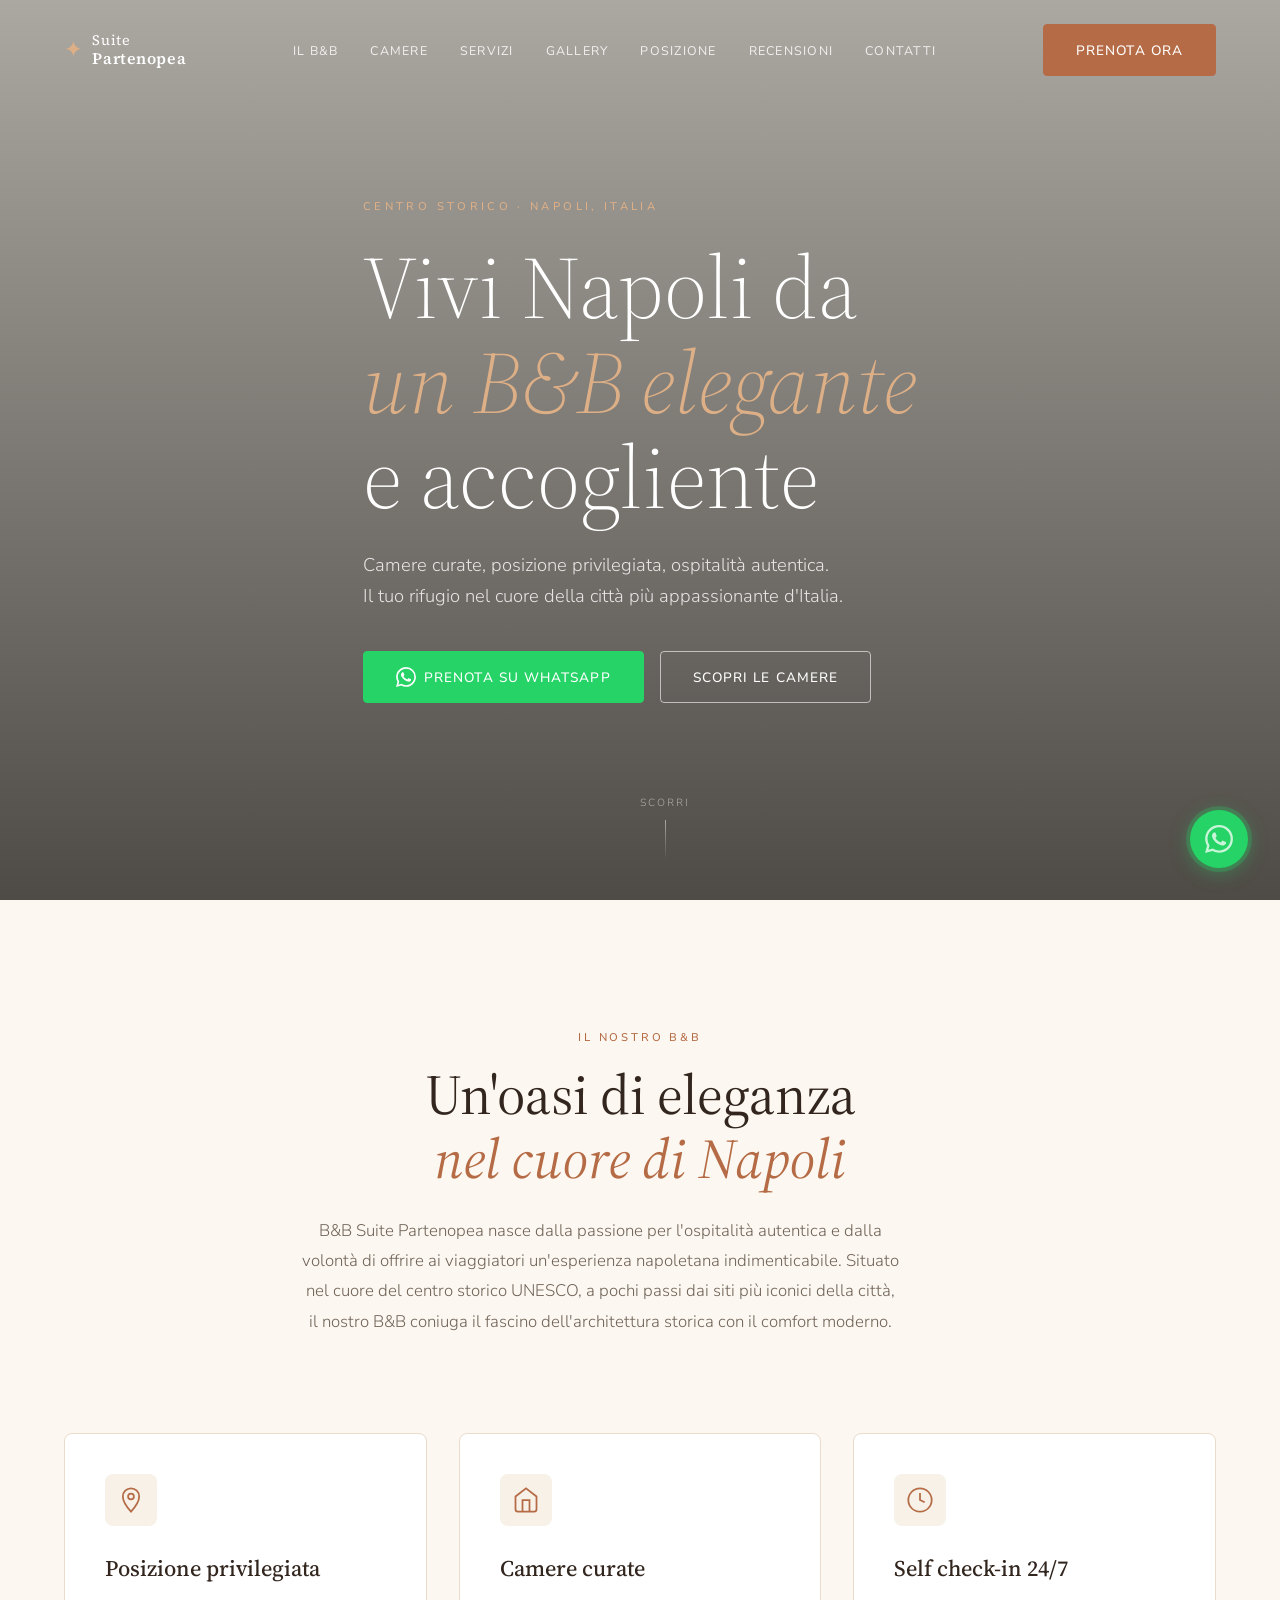
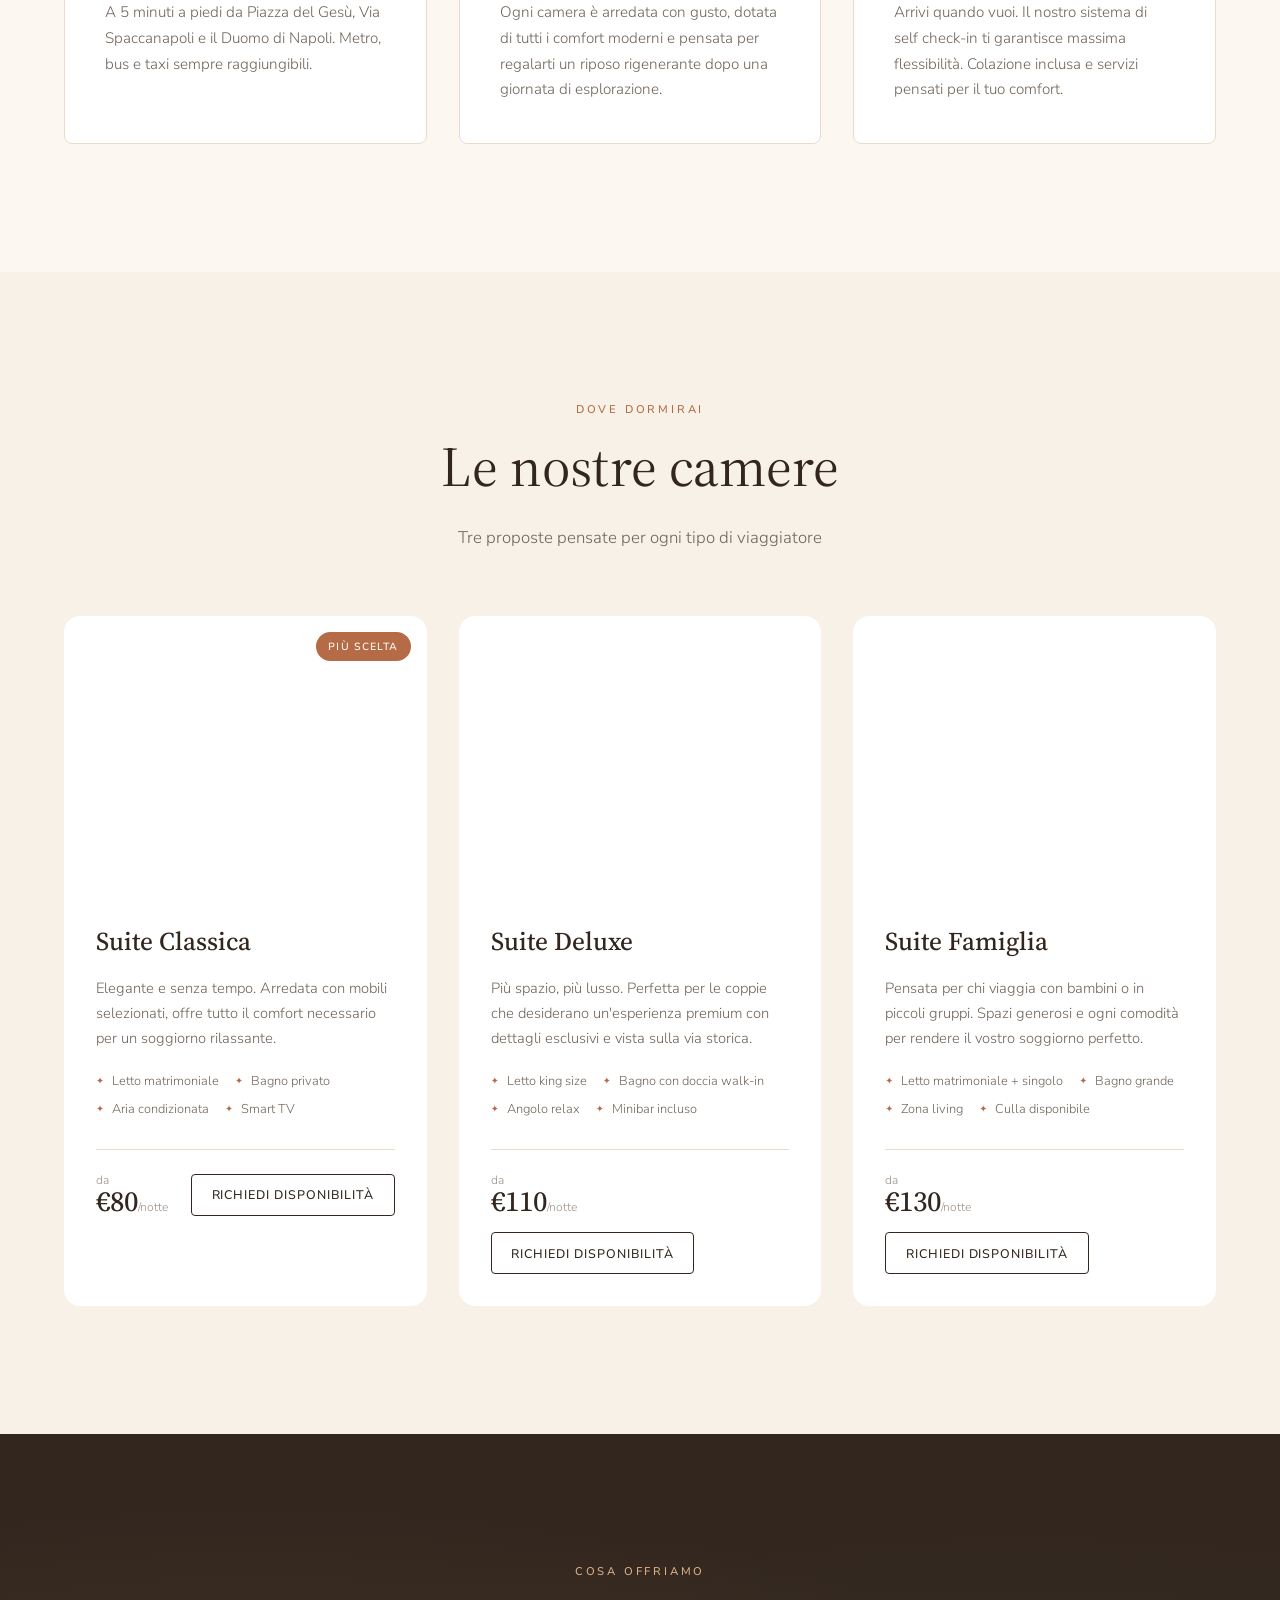
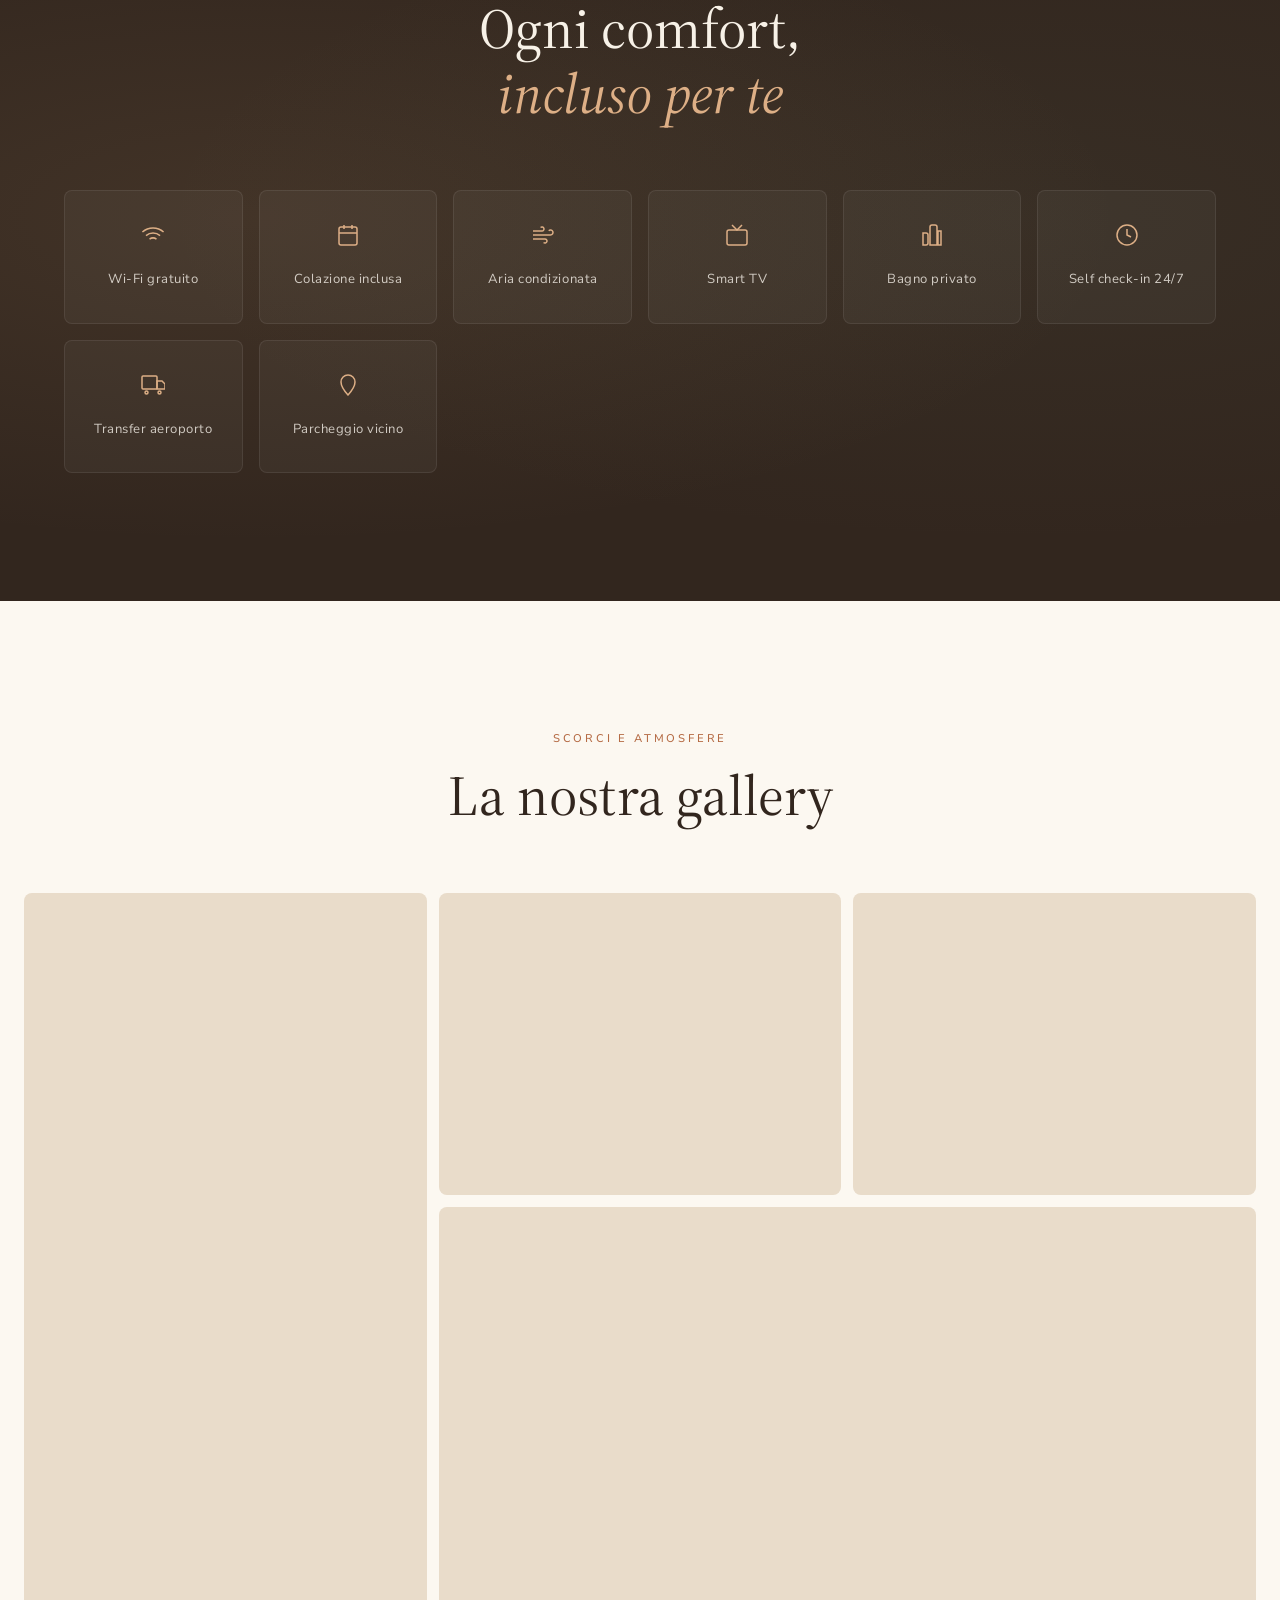
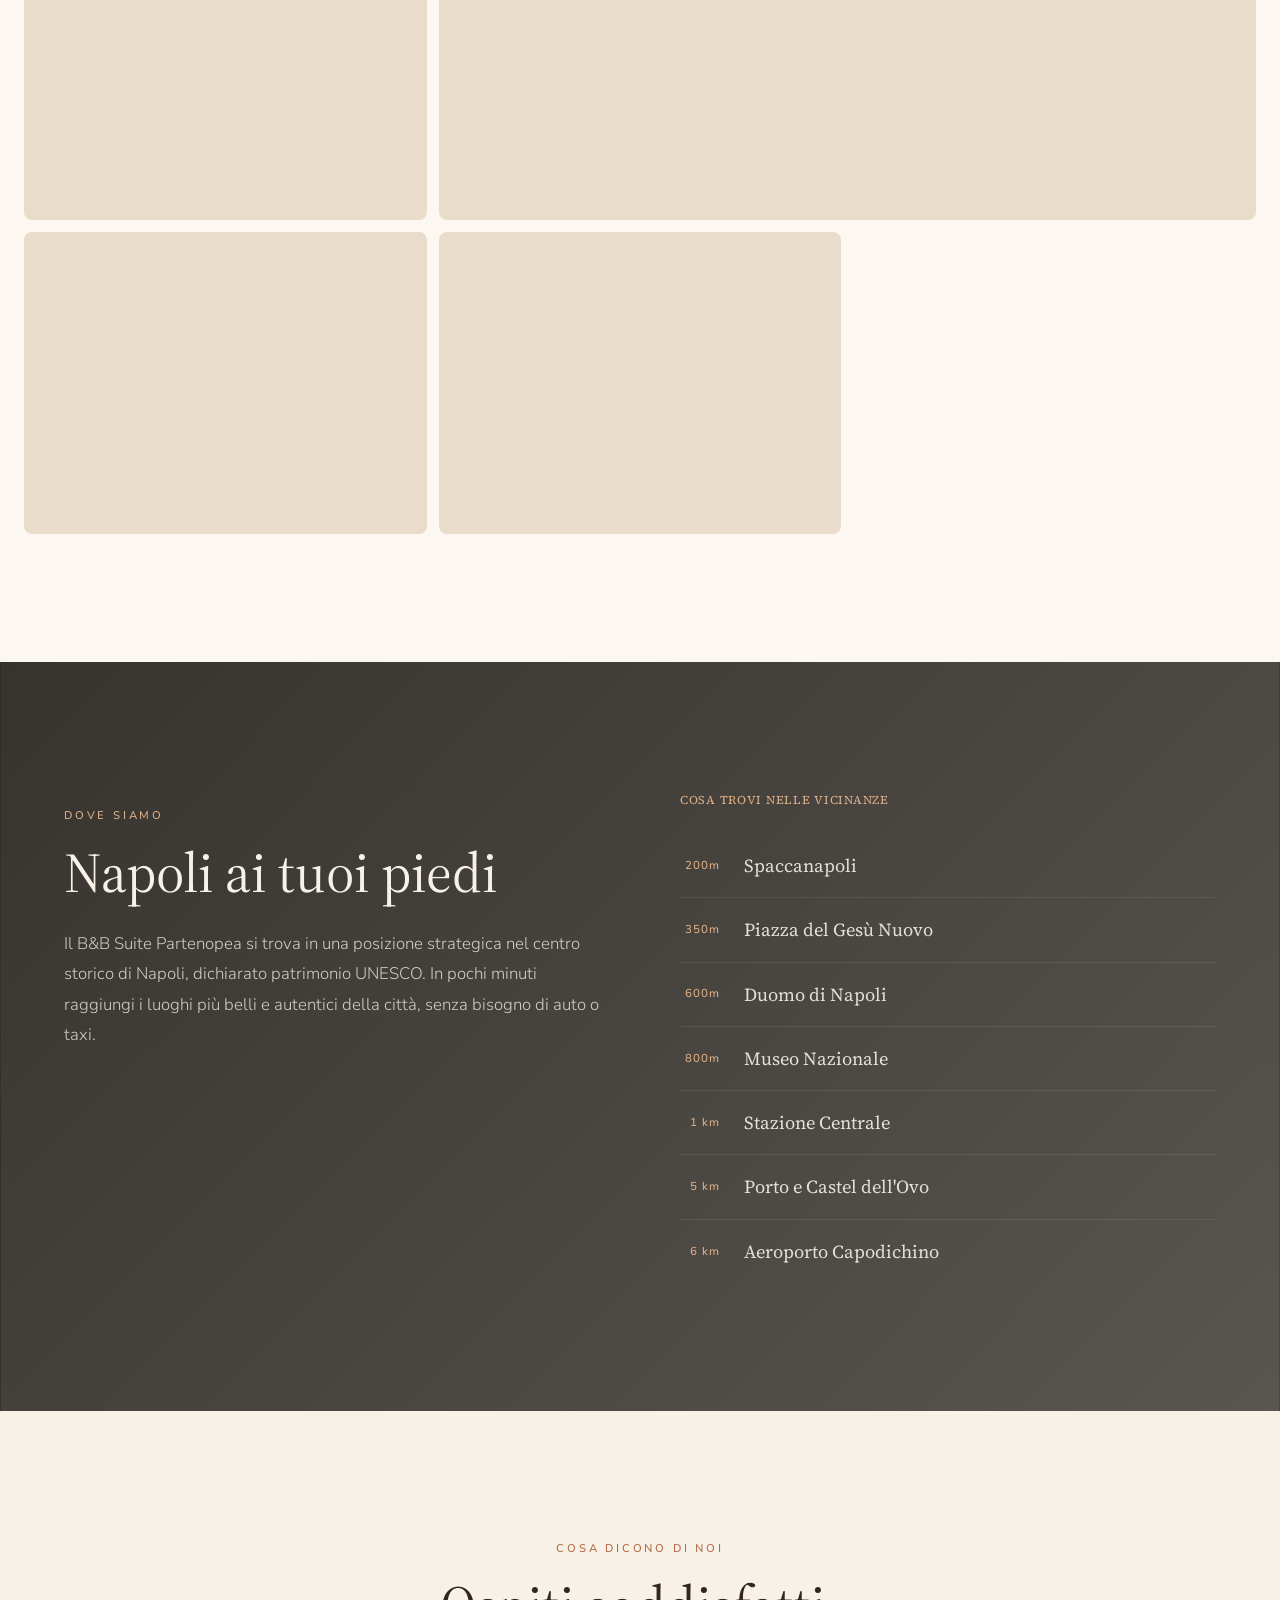
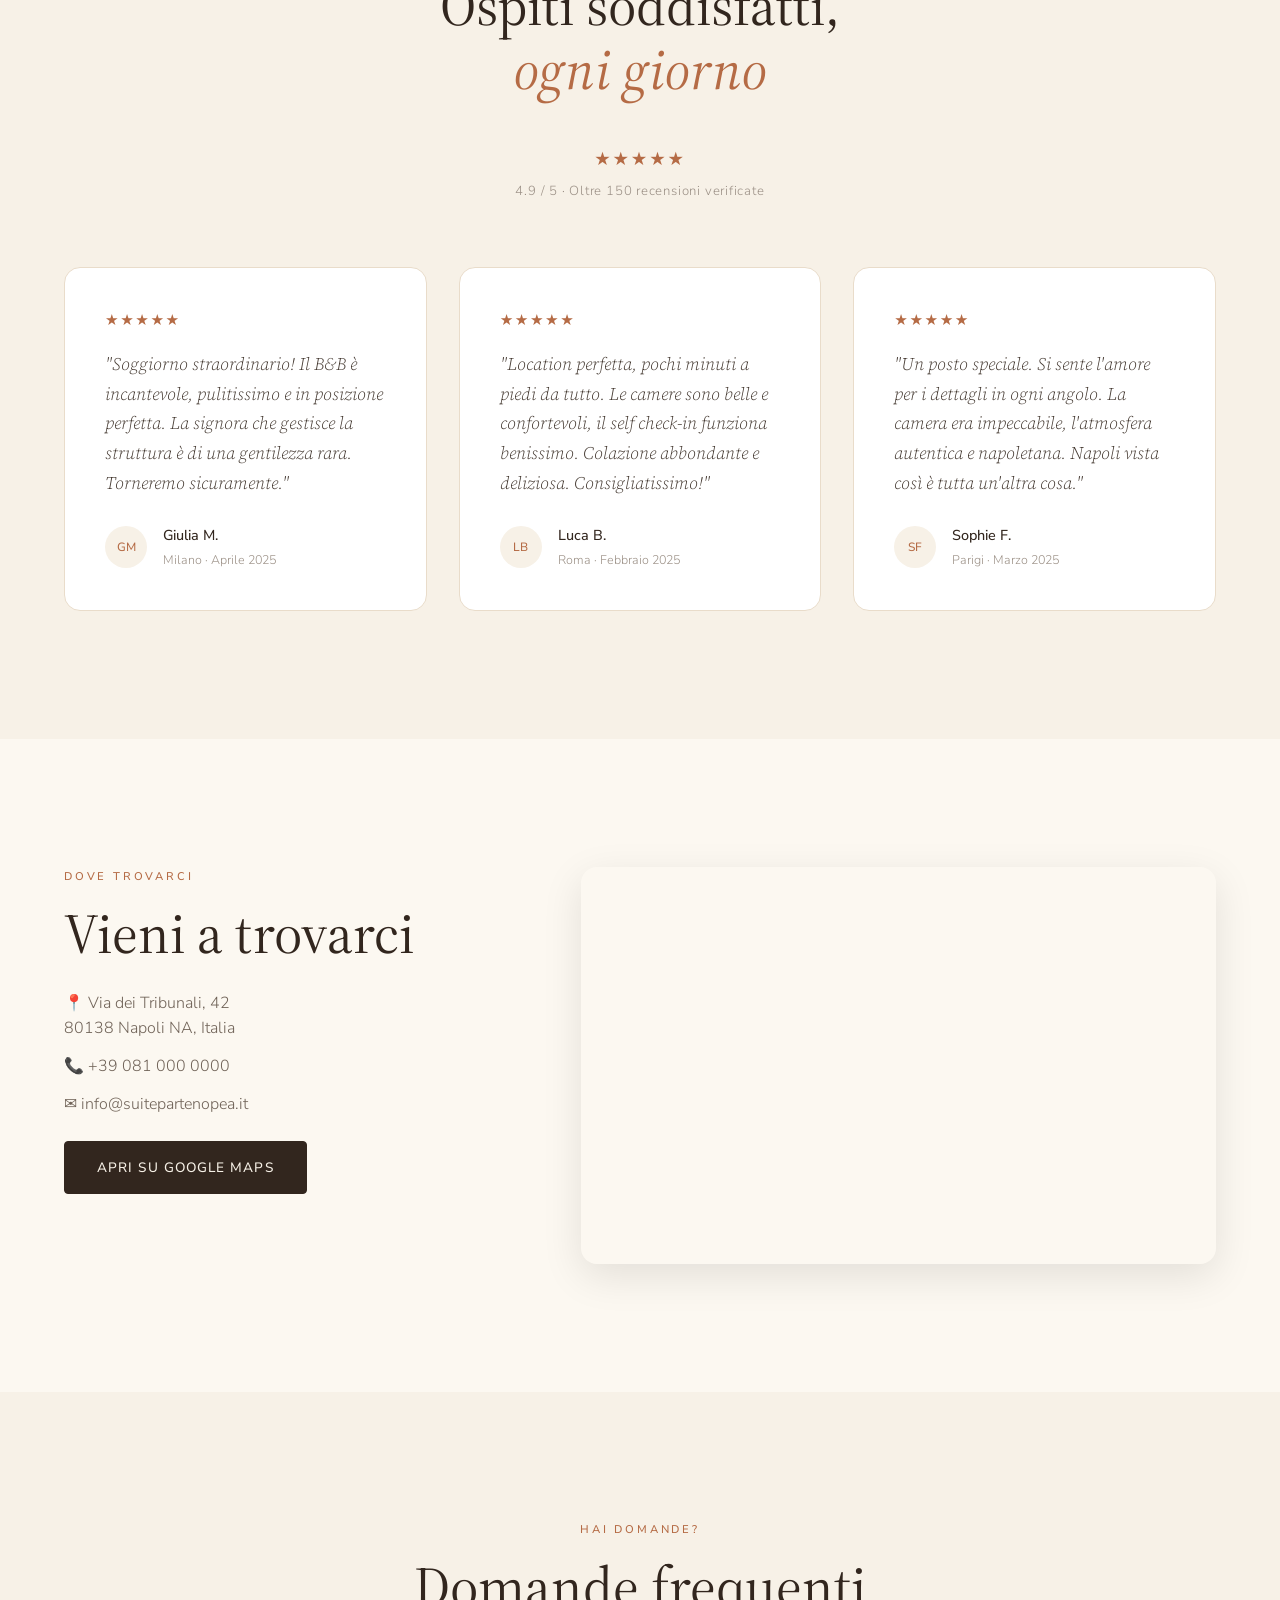
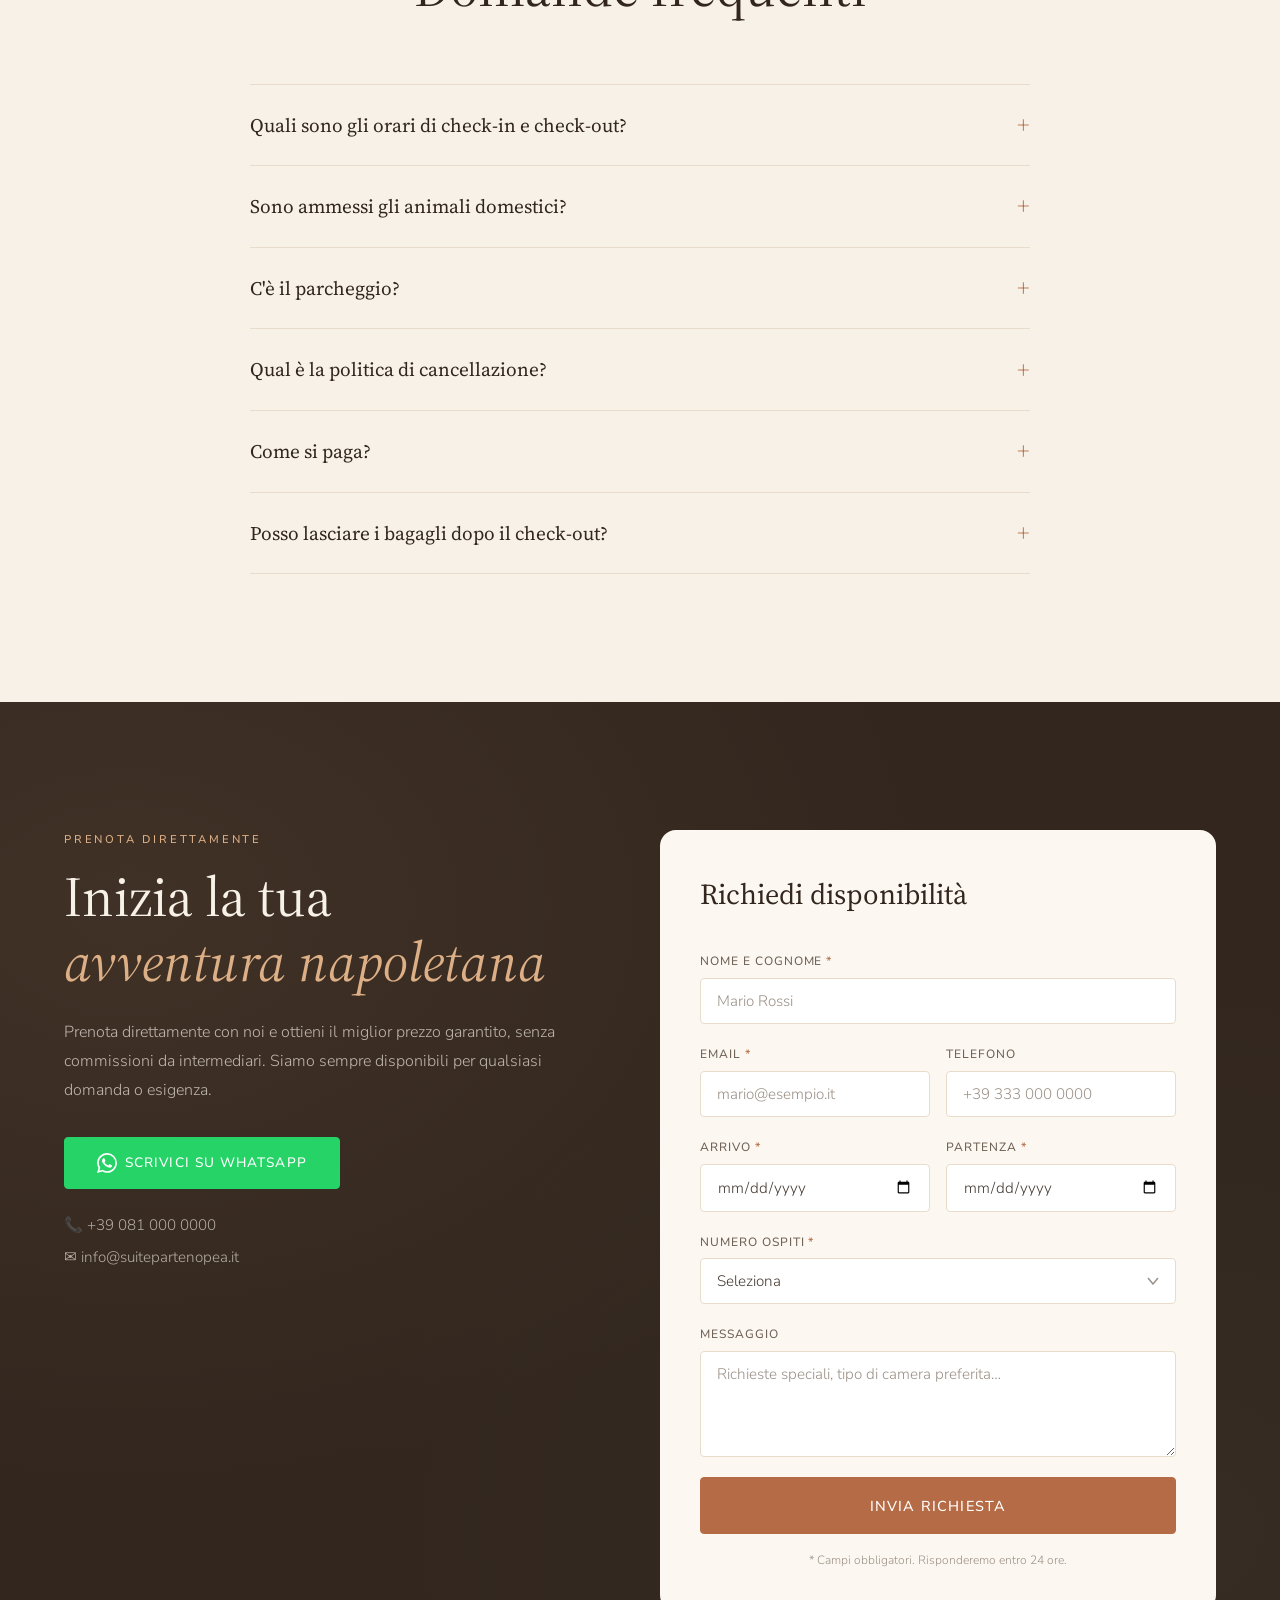
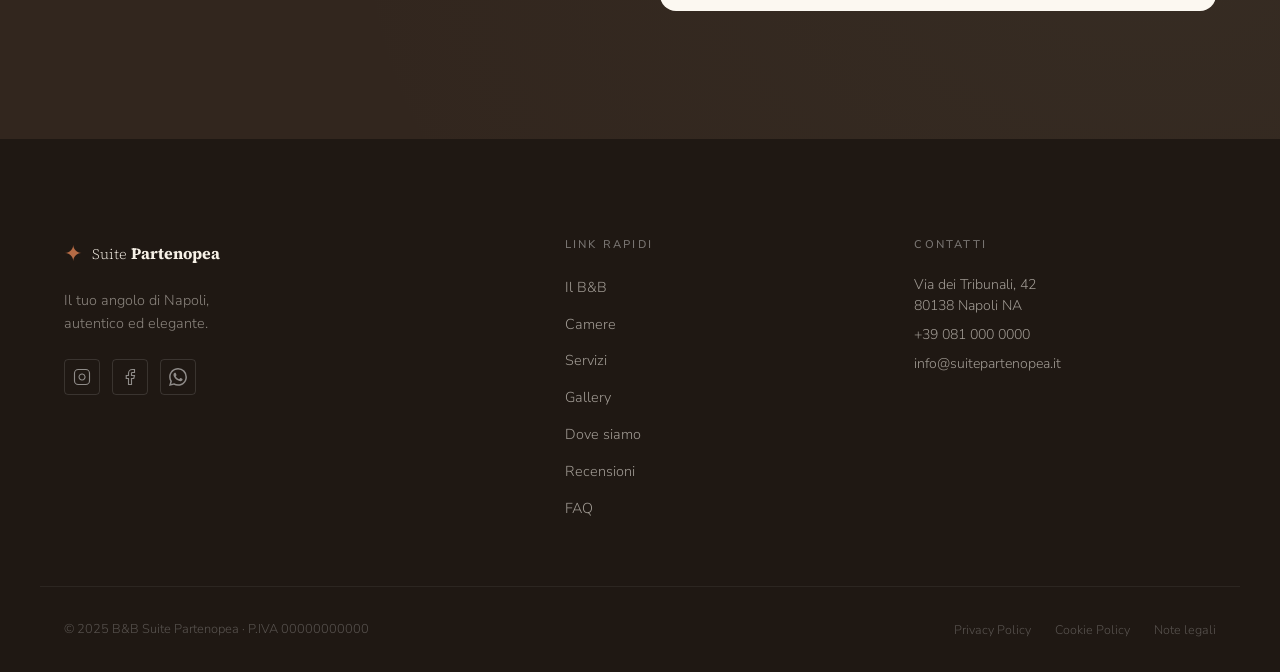
==== commit 823bc128: "Replace project with updated B&B site" ====
--- a/index.html
+++ b/index.html
@@ -1,311 +1,925 @@
 <!DOCTYPE html>
 <html lang="it">
-  <head>
-    <meta charset="utf-8">
-    <meta name="viewport" content="width=device-width, initial-scale=1">
-    <title>B&amp;B Suite Partenopea | Boutique stay a Napoli</title>
-    <meta name="description" content="B&B Suite Partenopea: camere eleganti a Napoli, ospitalita curata, servizi premium e prenotazione diretta via WhatsApp.">
-    <meta name="robots" content="index, follow">
-    <meta name="theme-color" content="#183735">
-    <meta property="og:type" content="website">
-    <meta property="og:title" content="B&B Suite Partenopea | Boutique stay a Napoli">
-    <meta property="og:description" content="Un B&B accogliente e raffinato per vivere Napoli con calma, comfort e assistenza diretta.">
-    <meta property="og:image" content="https://images.unsplash.com/photo-1611892440504-42a792e24d32?auto=format&amp;fit=crop&amp;w=1200&amp;q=80">
-    <meta property="og:locale" content="it_IT">
-    <link rel="canonical" href="https://example.com/">
-    <link rel="preconnect" href="https://images.unsplash.com">
-    <link rel="preconnect" href="https://images.unsplash.com" crossorigin>
-    <link rel="preconnect" href="https://fonts.googleapis.com">
-    <link rel="preconnect" href="https://fonts.gstatic.com" crossorigin>
-    <link href="https://fonts.googleapis.com/css2?family=Fraunces:opsz,wght@9..144,500;9..144,600;9..144,700&family=Manrope:wght@400;500;600;700;800&display=swap" rel="stylesheet">
-    <link rel="preload" as="image" href="https://images.unsplash.com/photo-1611892440504-42a792e24d32?auto=format&amp;fit=crop&amp;w=1800&amp;q=82">
-    <link rel="stylesheet" href="style.css">
-    <script type="application/ld+json">
-      {
-        "@context": "https://schema.org",
-        "@type": "LodgingBusiness",
-        "name": "B&B Suite Partenopea",
-        "description": "B&B e casa vacanze elegante nel cuore di Napoli, con camere curate, self check-in e prenotazione diretta.",
-        "image": "https://images.unsplash.com/photo-1611892440504-42a792e24d32?auto=format&fit=crop&w=1200&q=80",
-        "telephone": "+39 333 123 4567",
-        "email": "info@suitepartenopea.it",
-        "priceRange": "EUR EUR",
-        "address": {
-          "@type": "PostalAddress",
-          "streetAddress": "Via Toledo 156",
-          "addressLocality": "Napoli",
-          "postalCode": "80134",
-          "addressCountry": "IT"
-        },
-        "amenityFeature": [
-          { "@type": "LocationFeatureSpecification", "name": "Wi-Fi", "value": true },
-          { "@type": "LocationFeatureSpecification", "name": "Aria condizionata", "value": true },
-          { "@type": "LocationFeatureSpecification", "name": "Self check-in", "value": true }
-        ]
-      }
-    </script>
-  </head>
-  <body>
-    <a class="skip-link" href="#main">Salta al contenuto</a>
-
-    <header class="site-header" data-header>
-      <nav class="nav container" aria-label="Navigazione principale">
-        <a class="brand" href="#home" aria-label="B&B Suite Partenopea - Home">
-          <span class="brand-mark" aria-hidden="true">SP</span>
-          <span>
-            <strong>Suite Partenopea</strong>
-            <small>Boutique B&amp;B Napoli</small>
-          </span>
+<head>
+  <meta charset="UTF-8" />
+  <meta name="viewport" content="width=device-width, initial-scale=1.0" />
+
+  <!-- ====== SEO BASE ====== -->
+  <title>B&B Suite Partenopea – Soggiorna nel cuore di Napoli</title>
+  <meta name="description" content="B&B Suite Partenopea: camere eleganti nel centro storico di Napoli. Prenota direttamente e risparmia. Self check-in, colazione, Wi-Fi gratuito." />
+  <meta name="robots" content="index, follow" />
+  <link rel="canonical" href="https://www.suitepartenopea.it/" />
+
+  <!-- ====== OPEN GRAPH ====== -->
+  <meta property="og:title" content="B&B Suite Partenopea – Napoli" />
+  <meta property="og:description" content="Vivi Napoli da un B&B elegante e accogliente nel cuore del centro storico." />
+  <meta property="og:type" content="website" />
+  <meta property="og:url" content="https://www.suitepartenopea.it/" />
+  <meta property="og:image" content="https://images.unsplash.com/photo-1555993539-1732b0258235?w=1200" />
+  <meta property="og:locale" content="it_IT" />
+
+  <!-- ====== FONTS ====== -->
+  <link rel="preconnect" href="https://fonts.googleapis.com" />
+  <link rel="preconnect" href="https://fonts.gstatic.com" crossorigin />
+  <link href="https://fonts.googleapis.com/css2?family=Cormorant+Garamond:ital,wght@0,300;0,400;0,500;0,600;1,300;1,400&family=Jost:wght@300;400;500&display=swap" rel="stylesheet" />
+
+  <!-- ====== CSS ====== -->
+  <link rel="stylesheet" href="style.css" />
+
+  <!-- ====== SCHEMA.ORG ====== -->
+  <script type="application/ld+json">
+  {
+    "@context": "https://schema.org",
+    "@type": "LodgingBusiness",
+    "name": "B&B Suite Partenopea",
+    "description": "B&B elegante nel cuore del centro storico di Napoli",
+    "url": "https://www.suitepartenopea.it/",
+    "telephone": "+39 081 000 0000",
+    "email": "info@suitepartenopea.it",
+    "address": {
+      "@type": "PostalAddress",
+      "streetAddress": "Via dei Tribunali, 42",
+      "addressLocality": "Napoli",
+      "postalCode": "80138",
+      "addressCountry": "IT"
+    },
+    "geo": {
+      "@type": "GeoCoordinates",
+      "latitude": 40.8518,
+      "longitude": 14.2681
+    },
+    "priceRange": "€€",
+    "checkinTime": "15:00",
+    "checkoutTime": "11:00",
+    "image": "https://images.unsplash.com/photo-1555993539-1732b0258235?w=1200",
+    "starRating": {
+      "@type": "Rating",
+      "ratingValue": "4.9"
+    }
+  }
+  </script>
+</head>
+<body>
+
+  <!-- ============================================================
+       HEADER STICKY
+  ============================================================ -->
+  <header class="header" id="header" role="banner">
+    <div class="header__inner container">
+
+      <!-- Logo -->
+      <a href="#home" class="header__logo" aria-label="B&B Suite Partenopea – torna alla homepage">
+        <span class="header__logo-symbol" aria-hidden="true">✦</span>
+        <span class="header__logo-text">Suite<br><strong>Partenopea</strong></span>
+      </a>
+
+      <!-- Navigation desktop -->
+      <nav class="header__nav" aria-label="Navigazione principale">
+        <ul class="header__nav-list" role="list">
+          <li><a href="#presentazione" class="nav-link">Il B&B</a></li>
+          <li><a href="#camere" class="nav-link">Camere</a></li>
+          <li><a href="#servizi" class="nav-link">Servizi</a></li>
+          <li><a href="#gallery" class="nav-link">Gallery</a></li>
+          <li><a href="#posizione" class="nav-link">Posizione</a></li>
+          <li><a href="#recensioni" class="nav-link">Recensioni</a></li>
+          <li><a href="#contatti" class="nav-link">Contatti</a></li>
+        </ul>
+      </nav>
+
+      <!-- CTA + Hamburger -->
+      <div class="header__actions">
+        <a href="https://wa.me/39081000000?text=Ciao%2C%20vorrei%20prenotare%20una%20camera"
+           class="btn btn--gold" target="_blank" rel="noopener noreferrer">
+          Prenota ora
         </a>
-
-        <button class="nav-toggle" type="button" aria-label="Apri menu" aria-controls="primary-menu" aria-expanded="false" data-nav-toggle>
-          <span></span>
-          <span></span>
-          <span></span>
+        <button class="hamburger" id="hamburger" aria-label="Apri menu mobile" aria-expanded="false" aria-controls="mobile-menu">
+          <span class="hamburger__bar"></span>
+          <span class="hamburger__bar"></span>
+          <span class="hamburger__bar"></span>
         </button>
-
-        <div class="nav-panel" id="primary-menu" data-nav-panel>
-          <ul class="nav-links">
-            <li><a href="#home">Home</a></li>
-            <li><a href="#nostro-bnb">Il B&amp;B</a></li>
-            <li><a href="#camere">Dove dormirai</a></li>
-            <li><a href="#servizi">Cosa offriamo</a></li>
-            <li><a href="#gallery">Gallery</a></li>
-            <li><a href="#recensioni">Recensioni</a></li>
-            <li><a href="#contatti">Contatti</a></li>
-          </ul>
-          <a class="btn btn-primary nav-cta" href="#contatti">Prenota ora</a>
-        </div>
+      </div>
+    </div>
+
+    <!-- Mobile menu -->
+    <nav class="mobile-menu" id="mobile-menu" aria-label="Menu mobile" aria-hidden="true">
+      <ul class="mobile-menu__list" role="list">
+        <li><a href="#presentazione" class="mobile-link">Il B&B</a></li>
+        <li><a href="#camere" class="mobile-link">Camere</a></li>
+        <li><a href="#servizi" class="mobile-link">Servizi</a></li>
+        <li><a href="#gallery" class="mobile-link">Gallery</a></li>
+        <li><a href="#posizione" class="mobile-link">Posizione</a></li>
+        <li><a href="#recensioni" class="mobile-link">Recensioni</a></li>
+        <li><a href="#contatti" class="mobile-link">Contatti</a></li>
+        <li>
+          <a href="https://wa.me/39081000000?text=Ciao%2C%20vorrei%20prenotare%20una%20camera"
+             class="btn btn--gold btn--full" target="_blank" rel="noopener noreferrer">
+            Prenota su WhatsApp
+          </a>
+        </li>
+      </ul>
+    </nav>
+  </header>
+
+
+  <!-- ============================================================
+       HERO
+  ============================================================ -->
+  <section class="hero" id="home" aria-label="Benvenuto al B&B Suite Partenopea">
+    <div class="hero__bg" aria-hidden="true">
+      <img src="https://images.unsplash.com/photo-1555993539-1732b0258235?auto=format&fit=crop&w=1920&q=80"
+           alt="" role="presentation" class="hero__img" />
+      <div class="hero__overlay"></div>
+    </div>
+
+    <div class="hero__content container">
+      <p class="hero__eyebrow reveal-up" aria-label="Dove siamo">Centro Storico · Napoli, Italia</p>
+      <h1 class="hero__title reveal-up delay-1">
+        Vivi Napoli da<br>
+        <em>un B&B elegante</em><br>
+        e accogliente
+      </h1>
+      <p class="hero__subtitle reveal-up delay-2">
+        Camere curate, posizione privilegiata, ospitalità autentica.<br>
+        Il tuo rifugio nel cuore della città più appassionante d'Italia.
+      </p>
+      <div class="hero__ctas reveal-up delay-3">
+        <a href="https://wa.me/39081000000?text=Ciao%2C%20vorrei%20prenotare%20una%20camera"
+           class="btn btn--whatsapp" target="_blank" rel="noopener noreferrer">
+          <svg width="20" height="20" viewBox="0 0 24 24" fill="currentColor" aria-hidden="true">
+            <path d="M17.472 14.382c-.297-.149-1.758-.867-2.03-.967-.273-.099-.471-.148-.67.15-.197.297-.767.966-.94 1.164-.173.199-.347.223-.644.075-.297-.15-1.255-.463-2.39-1.475-.883-.788-1.48-1.761-1.653-2.059-.173-.297-.018-.458.13-.606.134-.133.298-.347.446-.52.149-.174.198-.298.298-.497.099-.198.05-.371-.025-.52-.075-.149-.669-1.612-.916-2.207-.242-.579-.487-.5-.669-.51-.173-.008-.371-.01-.57-.01-.198 0-.52.074-.792.372-.272.297-1.04 1.016-1.04 2.479 0 1.462 1.065 2.875 1.213 3.074.149.198 2.096 3.2 5.077 4.487.709.306 1.262.489 1.694.625.712.227 1.36.195 1.871.118.571-.085 1.758-.719 2.006-1.413.248-.694.248-1.289.173-1.413-.074-.124-.272-.198-.57-.347m-5.421 7.403h-.004a9.87 9.87 0 01-5.031-1.378l-.361-.214-3.741.982.998-3.648-.235-.374a9.86 9.86 0 01-1.51-5.26c.001-5.45 4.436-9.884 9.888-9.884 2.64 0 5.122 1.03 6.988 2.898a9.825 9.825 0 012.893 6.994c-.003 5.45-4.437 9.884-9.885 9.884m8.413-18.297A11.815 11.815 0 0012.05 0C5.495 0 .16 5.335.157 11.892c0 2.096.547 4.142 1.588 5.945L.057 24l6.305-1.654a11.882 11.882 0 005.683 1.448h.005c6.554 0 11.89-5.335 11.893-11.893a11.821 11.821 0 00-3.48-8.413z"/>
+          </svg>
+          Prenota su WhatsApp
+        </a>
+        <a href="#camere" class="btn btn--outline">Scopri le camere</a>
+      </div>
+    </div>
+
+    <!-- Scroll indicator -->
+    <div class="hero__scroll" aria-hidden="true">
+      <span>Scorri</span>
+      <div class="hero__scroll-line"></div>
+    </div>
+  </section>
+
+
+  <!-- ============================================================
+       PRESENTAZIONE
+  ============================================================ -->
+  <section class="presentazione" id="presentazione" aria-labelledby="pres-title">
+    <div class="container">
+
+      <div class="presentazione__intro reveal-up">
+        <p class="section-label">Il nostro B&B</p>
+        <h2 class="section-title" id="pres-title">
+          Un'oasi di eleganza<br>
+          <em>nel cuore di Napoli</em>
+        </h2>
+        <p class="section-text">
+          B&B Suite Partenopea nasce dalla passione per l'ospitalità autentica e dalla volontà di offrire 
+          ai viaggiatori un'esperienza napoletana indimenticabile. Situato nel cuore del centro storico 
+          UNESCO, a pochi passi dai siti più iconici della città, il nostro B&B coniuga il fascino 
+          dell'architettura storica con il comfort moderno.
+        </p>
+      </div>
+
+      <div class="punti-forza">
+        <article class="punto reveal-up delay-1">
+          <div class="punto__icon" aria-hidden="true">
+            <svg width="28" height="28" viewBox="0 0 24 24" fill="none" stroke="currentColor" stroke-width="1.5">
+              <path d="M12 2C8.13 2 5 5.13 5 9c0 5.25 7 13 7 13s7-7.75 7-13c0-3.87-3.13-7-7-7z"/>
+              <circle cx="12" cy="9" r="2.5"/>
+            </svg>
+          </div>
+          <h3 class="punto__title">Posizione privilegiata</h3>
+          <p class="punto__text">
+            A 5 minuti a piedi da Piazza del Gesù, Via Spaccanapoli e il Duomo di Napoli. 
+            Metro, bus e taxi sempre raggiungibili.
+          </p>
+        </article>
+
+        <article class="punto reveal-up delay-2">
+          <div class="punto__icon" aria-hidden="true">
+            <svg width="28" height="28" viewBox="0 0 24 24" fill="none" stroke="currentColor" stroke-width="1.5">
+              <path d="M3 9l9-7 9 7v11a2 2 0 01-2 2H5a2 2 0 01-2-2z"/>
+              <polyline points="9 22 9 12 15 12 15 22"/>
+            </svg>
+          </div>
+          <h3 class="punto__title">Camere curate</h3>
+          <p class="punto__text">
+            Ogni camera è arredata con gusto, dotata di tutti i comfort moderni e pensata 
+            per regalarti un riposo rigenerante dopo una giornata di esplorazione.
+          </p>
+        </article>
+
+        <article class="punto reveal-up delay-3">
+          <div class="punto__icon" aria-hidden="true">
+            <svg width="28" height="28" viewBox="0 0 24 24" fill="none" stroke="currentColor" stroke-width="1.5">
+              <circle cx="12" cy="12" r="10"/>
+              <polyline points="12 6 12 12 16 14"/>
+            </svg>
+          </div>
+          <h3 class="punto__title">Self check-in 24/7</h3>
+          <p class="punto__text">
+            Arrivi quando vuoi. Il nostro sistema di self check-in ti garantisce massima 
+            flessibilità. Colazione inclusa e servizi pensati per il tuo comfort.
+          </p>
+        </article>
+      </div>
+
+    </div>
+  </section>
+
+
+  <!-- ============================================================
+       CAMERE
+  ============================================================ -->
+  <section class="camere" id="camere" aria-labelledby="camere-title">
+    <div class="container">
+      <div class="section-header reveal-up">
+        <p class="section-label">Dove dormirai</p>
+        <h2 class="section-title" id="camere-title">Le nostre camere</h2>
+        <p class="section-subtitle">Tre proposte pensate per ogni tipo di viaggiatore</p>
+      </div>
+
+      <div class="camere__grid">
+
+        <!-- Camera 1 -->
+        <article class="camera-card reveal-up delay-1">
+          <div class="camera-card__img-wrap">
+            <img src="https://images.unsplash.com/photo-1631049307264-da0ec9d70304?auto=format&fit=crop&w=800&q=80"
+                 alt="Camera Classica: letto matrimoniale con testiera in legno chiaro e finestra sul cortile interno"
+                 class="camera-card__img" loading="lazy" />
+            <span class="camera-card__badge">Più scelta</span>
+          </div>
+          <div class="camera-card__body">
+            <h3 class="camera-card__name">Suite Classica</h3>
+            <p class="camera-card__desc">
+              Elegante e senza tempo. Arredata con mobili selezionati, 
+              offre tutto il comfort necessario per un soggiorno rilassante.
+            </p>
+            <ul class="camera-card__features" aria-label="Servizi inclusi">
+              <li>Letto matrimoniale</li>
+              <li>Bagno privato</li>
+              <li>Aria condizionata</li>
+              <li>Smart TV</li>
+            </ul>
+            <div class="camera-card__footer">
+              <p class="camera-card__price"><span>da</span> €80<small>/notte</small></p>
+              <a href="https://wa.me/39081000000?text=Vorrei%20richiedere%20disponibilit%C3%A0%20per%20la%20Suite%20Classica"
+                 class="btn btn--outline btn--sm" target="_blank" rel="noopener noreferrer">
+                Richiedi disponibilità
+              </a>
+            </div>
+          </div>
+        </article>
+
+        <!-- Camera 2 -->
+        <article class="camera-card reveal-up delay-2">
+          <div class="camera-card__img-wrap">
+            <img src="https://images.unsplash.com/photo-1618773928121-c32242e63f39?auto=format&fit=crop&w=800&q=80"
+                 alt="Suite Deluxe: camera ampia con divano, decorazioni napoletane e vista sulla via storica"
+                 class="camera-card__img" loading="lazy" />
+          </div>
+          <div class="camera-card__body">
+            <h3 class="camera-card__name">Suite Deluxe</h3>
+            <p class="camera-card__desc">
+              Più spazio, più lusso. Perfetta per le coppie che desiderano 
+              un'esperienza premium con dettagli esclusivi e vista sulla via storica.
+            </p>
+            <ul class="camera-card__features" aria-label="Servizi inclusi">
+              <li>Letto king size</li>
+              <li>Bagno con doccia walk-in</li>
+              <li>Angolo relax</li>
+              <li>Minibar incluso</li>
+            </ul>
+            <div class="camera-card__footer">
+              <p class="camera-card__price"><span>da</span> €110<small>/notte</small></p>
+              <a href="https://wa.me/39081000000?text=Vorrei%20richiedere%20disponibilit%C3%A0%20per%20la%20Suite%20Deluxe"
+                 class="btn btn--outline btn--sm" target="_blank" rel="noopener noreferrer">
+                Richiedi disponibilità
+              </a>
+            </div>
+          </div>
+        </article>
+
+        <!-- Camera 3 -->
+        <article class="camera-card reveal-up delay-3">
+          <div class="camera-card__img-wrap">
+            <img src="https://images.unsplash.com/photo-1586105251261-72a756497a11?auto=format&fit=crop&w=800&q=80"
+                 alt="Suite Famiglia: camera spaziosa con letti separati, ideale per famiglie con bambini"
+                 class="camera-card__img" loading="lazy" />
+          </div>
+          <div class="camera-card__body">
+            <h3 class="camera-card__name">Suite Famiglia</h3>
+            <p class="camera-card__desc">
+              Pensata per chi viaggia con bambini o in piccoli gruppi. 
+              Spazi generosi e ogni comodità per rendere il vostro soggiorno perfetto.
+            </p>
+            <ul class="camera-card__features" aria-label="Servizi inclusi">
+              <li>Letto matrimoniale + singolo</li>
+              <li>Bagno grande</li>
+              <li>Zona living</li>
+              <li>Culla disponibile</li>
+            </ul>
+            <div class="camera-card__footer">
+              <p class="camera-card__price"><span>da</span> €130<small>/notte</small></p>
+              <a href="https://wa.me/39081000000?text=Vorrei%20richiedere%20disponibilit%C3%A0%20per%20la%20Suite%20Famiglia"
+                 class="btn btn--outline btn--sm" target="_blank" rel="noopener noreferrer">
+                Richiedi disponibilità
+              </a>
+            </div>
+          </div>
+        </article>
+
+      </div>
+    </div>
+  </section>
+
+
+  <!-- ============================================================
+       SERVIZI
+  ============================================================ -->
+  <section class="servizi" id="servizi" aria-labelledby="servizi-title">
+    <div class="servizi__bg" aria-hidden="true"></div>
+    <div class="container">
+      <div class="section-header reveal-up">
+        <p class="section-label">Cosa offriamo</p>
+        <h2 class="section-title" id="servizi-title">Ogni comfort,<br><em>incluso per te</em></h2>
+      </div>
+
+      <div class="servizi__grid">
+
+        <div class="servizio-item reveal-up delay-1">
+          <div class="servizio-item__icon" aria-hidden="true">
+            <svg width="24" height="24" viewBox="0 0 24 24" fill="none" stroke="currentColor" stroke-width="1.5">
+              <path d="M5 12.55a11 11 0 0114.08 0M1.42 9a16 16 0 0121.16 0M8.53 16.11a6 6 0 016.95 0M12 20h.01"/>
+            </svg>
+          </div>
+          <p class="servizio-item__label">Wi-Fi gratuito</p>
+        </div>
+
+        <div class="servizio-item reveal-up delay-2">
+          <div class="servizio-item__icon" aria-hidden="true">
+            <svg width="24" height="24" viewBox="0 0 24 24" fill="none" stroke="currentColor" stroke-width="1.5">
+              <path d="M8 2v4M16 2v4M3 10h18M5 4h14a2 2 0 012 2v14a2 2 0 01-2 2H5a2 2 0 01-2-2V6a2 2 0 012-2z"/>
+            </svg>
+          </div>
+          <p class="servizio-item__label">Colazione inclusa</p>
+        </div>
+
+        <div class="servizio-item reveal-up delay-1">
+          <div class="servizio-item__icon" aria-hidden="true">
+            <svg width="24" height="24" viewBox="0 0 24 24" fill="none" stroke="currentColor" stroke-width="1.5">
+              <path d="M9.59 4.59A2 2 0 1111 8H2m10.59 11.41A2 2 0 1014 16H2m15.73-8.27A2.5 2.5 0 1119.5 12H2"/>
+            </svg>
+          </div>
+          <p class="servizio-item__label">Aria condizionata</p>
+        </div>
+
+        <div class="servizio-item reveal-up delay-2">
+          <div class="servizio-item__icon" aria-hidden="true">
+            <svg width="24" height="24" viewBox="0 0 24 24" fill="none" stroke="currentColor" stroke-width="1.5">
+              <rect x="2" y="7" width="20" height="15" rx="2" ry="2"/>
+              <polyline points="17 2 12 7 7 2"/>
+            </svg>
+          </div>
+          <p class="servizio-item__label">Smart TV</p>
+        </div>
+
+        <div class="servizio-item reveal-up delay-1">
+          <div class="servizio-item__icon" aria-hidden="true">
+            <svg width="24" height="24" viewBox="0 0 24 24" fill="none" stroke="currentColor" stroke-width="1.5">
+              <path d="M3 10h3a2 2 0 012 2v8a2 2 0 01-2 2H3v-12zm9-8h3a2 2 0 012 2v18h-7V4a2 2 0 012-2zm9 6h-3v14h3V8z"/>
+            </svg>
+          </div>
+          <p class="servizio-item__label">Bagno privato</p>
+        </div>
+
+        <div class="servizio-item reveal-up delay-2">
+          <div class="servizio-item__icon" aria-hidden="true">
+            <svg width="24" height="24" viewBox="0 0 24 24" fill="none" stroke="currentColor" stroke-width="1.5">
+              <circle cx="12" cy="12" r="10"/>
+              <polyline points="12 6 12 12 16 14"/>
+            </svg>
+          </div>
+          <p class="servizio-item__label">Self check-in 24/7</p>
+        </div>
+
+        <div class="servizio-item reveal-up delay-1">
+          <div class="servizio-item__icon" aria-hidden="true">
+            <svg width="24" height="24" viewBox="0 0 24 24" fill="none" stroke="currentColor" stroke-width="1.5">
+              <rect x="1" y="3" width="15" height="13" rx="1"/>
+              <path d="M16 8h5l3 3v5h-8V8zM5.5 21a1.5 1.5 0 100-3 1.5 1.5 0 000 3zm13 0a1.5 1.5 0 100-3 1.5 1.5 0 000 3z"/>
+            </svg>
+          </div>
+          <p class="servizio-item__label">Transfer aeroporto</p>
+        </div>
+
+        <div class="servizio-item reveal-up delay-2">
+          <div class="servizio-item__icon" aria-hidden="true">
+            <svg width="24" height="24" viewBox="0 0 24 24" fill="none" stroke="currentColor" stroke-width="1.5">
+              <path d="M12 2C8.13 2 5 5.13 5 9c0 5.25 7 13 7 13s7-7.75 7-13c0-3.87-3.13-7-7-7z"/>
+            </svg>
+          </div>
+          <p class="servizio-item__label">Parcheggio vicino</p>
+        </div>
+
+      </div>
+    </div>
+  </section>
+
+
+  <!-- ============================================================
+       GALLERY
+  ============================================================ -->
+  <section class="gallery" id="gallery" aria-labelledby="gallery-title">
+    <div class="container">
+      <div class="section-header reveal-up">
+        <p class="section-label">Scorci e atmosfere</p>
+        <h2 class="section-title" id="gallery-title">La nostra gallery</h2>
+      </div>
+    </div>
+
+    <div class="gallery__grid">
+      <figure class="gallery__item gallery__item--tall reveal-up delay-1">
+        <img src="https://images.unsplash.com/photo-1631049307264-da0ec9d70304?auto=format&fit=crop&w=600&q=80"
+             alt="Camera elegante con letto matrimoniale e decorazioni calde" loading="lazy" />
+      </figure>
+      <figure class="gallery__item reveal-up delay-2">
+        <img src="https://images.unsplash.com/photo-1555993539-1732b0258235?auto=format&fit=crop&w=600&q=80"
+             alt="Vista panoramica del golfo di Napoli dal Castel dell'Ovo" loading="lazy" />
+      </figure>
+      <figure class="gallery__item reveal-up delay-3">
+        <img src="https://images.unsplash.com/photo-1523531294919-4bcd7c65e216?auto=format&fit=crop&w=600&q=80"
+             alt="Colazione napoletana con cornetti freschi, caffè e succhi di frutta" loading="lazy" />
+      </figure>
+      <figure class="gallery__item gallery__item--wide reveal-up delay-1">
+        <img src="https://images.unsplash.com/photo-1525874684015-58379d421a52?auto=format&fit=crop&w=900&q=80"
+             alt="Corridoio interno del B&B con pavimento in cotto e soffitto a volta" loading="lazy" />
+      </figure>
+      <figure class="gallery__item reveal-up delay-2">
+        <img src="https://images.unsplash.com/photo-1618773928121-c32242e63f39?auto=format&fit=crop&w=600&q=80"
+             alt="Bagno moderno con doccia walk-in e accessori di qualità" loading="lazy" />
+      </figure>
+      <figure class="gallery__item reveal-up delay-3">
+        <img src="https://images.unsplash.com/photo-1566073771259-6a8506099945?auto=format&fit=crop&w=600&q=80"
+             alt="Terrazza sul tetto con vista sul centro storico di Napoli" loading="lazy" />
+      </figure>
+    </div>
+  </section>
+
+
+  <!-- ============================================================
+       LOCALITA'
+  ============================================================ -->
+  <section class="localita" id="localita" aria-labelledby="localita-title">
+    <div class="localita__parallax" aria-hidden="true">
+      <img src="https://images.unsplash.com/photo-1534445538923-ab1a51cf5e67?auto=format&fit=crop&w=1920&q=80"
+           alt="" role="presentation" class="localita__parallax-img" />
+      <div class="localita__parallax-overlay"></div>
+    </div>
+
+    <div class="container localita__content">
+      <div class="localita__text slide-in-left">
+        <p class="section-label section-label--light">Dove siamo</p>
+        <h2 class="section-title section-title--light" id="localita-title">
+          Napoli ai tuoi piedi
+        </h2>
+        <p class="localita__desc">
+          Il B&B Suite Partenopea si trova in una posizione strategica nel centro storico di Napoli, 
+          dichiarato patrimonio UNESCO. In pochi minuti raggiungi i luoghi più belli e autentici 
+          della città, senza bisogno di auto o taxi.
+        </p>
+      </div>
+
+      <div class="localita__attrazioni slide-in-right">
+        <h3 class="localita__attrazioni-title">Cosa trovi nelle vicinanze</h3>
+        <ul class="attrazioni-list" aria-label="Attrazioni nelle vicinanze">
+          <li class="attrazione-item">
+            <span class="attrazione-item__dist" aria-label="200 metri">200m</span>
+            <span class="attrazione-item__name">Spaccanapoli</span>
+          </li>
+          <li class="attrazione-item">
+            <span class="attrazione-item__dist" aria-label="350 metri">350m</span>
+            <span class="attrazione-item__name">Piazza del Gesù Nuovo</span>
+          </li>
+          <li class="attrazione-item">
+            <span class="attrazione-item__dist" aria-label="600 metri">600m</span>
+            <span class="attrazione-item__name">Duomo di Napoli</span>
+          </li>
+          <li class="attrazione-item">
+            <span class="attrazione-item__dist" aria-label="800 metri">800m</span>
+            <span class="attrazione-item__name">Museo Nazionale</span>
+          </li>
+          <li class="attrazione-item">
+            <span class="attrazione-item__dist" aria-label="1 chilometro">1 km</span>
+            <span class="attrazione-item__name">Stazione Centrale</span>
+          </li>
+          <li class="attrazione-item">
+            <span class="attrazione-item__dist" aria-label="5 chilometri">5 km</span>
+            <span class="attrazione-item__name">Porto e Castel dell'Ovo</span>
+          </li>
+          <li class="attrazione-item">
+            <span class="attrazione-item__dist" aria-label="6 chilometri">6 km</span>
+            <span class="attrazione-item__name">Aeroporto Capodichino</span>
+          </li>
+        </ul>
+      </div>
+    </div>
+  </section>
+
+
+  <!-- ============================================================
+       RECENSIONI
+  ============================================================ -->
+  <section class="recensioni" id="recensioni" aria-labelledby="recensioni-title">
+    <div class="container">
+      <div class="section-header reveal-up">
+        <p class="section-label">Cosa dicono di noi</p>
+        <h2 class="section-title" id="recensioni-title">
+          Ospiti soddisfatti,<br><em>ogni giorno</em>
+        </h2>
+        <div class="rating-global" aria-label="Valutazione media 4.9 su 5">
+          <div class="stars" aria-hidden="true">★★★★★</div>
+          <p>4.9 / 5 · Oltre 150 recensioni verificate</p>
+        </div>
+      </div>
+
+      <div class="recensioni__grid">
+
+        <article class="recensione-card reveal-up delay-1">
+          <div class="stars" aria-label="5 stelle su 5" aria-hidden="true">★★★★★</div>
+          <blockquote>
+            <p class="recensione-card__testo">
+              "Soggiorno straordinario! Il B&B è incantevole, pulitissimo e in posizione perfetta. 
+              La signora che gestisce la struttura è di una gentilezza rara. Torneremo sicuramente."
+            </p>
+          </blockquote>
+          <footer class="recensione-card__footer">
+            <div class="recensione-card__avatar" aria-hidden="true">GM</div>
+            <div>
+              <p class="recensione-card__nome">Giulia M.</p>
+              <p class="recensione-card__data">Milano · Aprile 2025</p>
+            </div>
+          </footer>
+        </article>
+
+        <article class="recensione-card reveal-up delay-2">
+          <div class="stars" aria-label="5 stelle su 5" aria-hidden="true">★★★★★</div>
+          <blockquote>
+            <p class="recensione-card__testo">
+              "Location perfetta, pochi minuti a piedi da tutto. Le camere sono belle e confortevoli, 
+              il self check-in funziona benissimo. Colazione abbondante e deliziosa. Consigliatissimo!"
+            </p>
+          </blockquote>
+          <footer class="recensione-card__footer">
+            <div class="recensione-card__avatar" aria-hidden="true">LB</div>
+            <div>
+              <p class="recensione-card__nome">Luca B.</p>
+              <p class="recensione-card__data">Roma · Febbraio 2025</p>
+            </div>
+          </footer>
+        </article>
+
+        <article class="recensione-card reveal-up delay-3">
+          <div class="stars" aria-label="5 stelle su 5" aria-hidden="true">★★★★★</div>
+          <blockquote>
+            <p class="recensione-card__testo">
+              "Un posto speciale. Si sente l'amore per i dettagli in ogni angolo. 
+              La camera era impeccabile, l'atmosfera autentica e napoletana. 
+              Napoli vista così è tutta un'altra cosa."
+            </p>
+          </blockquote>
+          <footer class="recensione-card__footer">
+            <div class="recensione-card__avatar" aria-hidden="true">SF</div>
+            <div>
+              <p class="recensione-card__nome">Sophie F.</p>
+              <p class="recensione-card__data">Parigi · Marzo 2025</p>
+            </div>
+          </footer>
+        </article>
+
+      </div>
+    </div>
+  </section>
+
+
+  <!-- ============================================================
+       POSIZIONE
+  ============================================================ -->
+  <section class="posizione" id="posizione" aria-labelledby="pos-title">
+    <div class="container">
+      <div class="posizione__inner">
+
+        <div class="posizione__info reveal-up">
+          <p class="section-label">Dove trovarci</p>
+          <h2 class="section-title" id="pos-title">Vieni a trovarci</h2>
+          <address class="posizione__address">
+            <p>📍 Via dei Tribunali, 42<br>80138 Napoli NA, Italia</p>
+            <p>📞 <a href="tel:+39081000000">+39 081 000 0000</a></p>
+            <p>✉️ <a href="mailto:info@suitepartenopea.it">info@suitepartenopea.it</a></p>
+          </address>
+          <a href="https://maps.google.com/?q=Via+dei+Tribunali+42+Napoli"
+             class="btn btn--dark" target="_blank" rel="noopener noreferrer">
+            Apri su Google Maps
+          </a>
+        </div>
+
+        <div class="posizione__map reveal-up delay-2">
+          <!-- Sostituisci con il tuo embed di Google Maps reale -->
+          <iframe
+            title="Mappa posizione B&B Suite Partenopea"
+            src="https://maps.google.com/maps?q=Via+dei+Tribunali+42+Napoli&output=embed&hl=it&z=16"
+            width="100%"
+            height="400"
+            style="border:0;"
+            allowfullscreen=""
+            loading="lazy"
+            referrerpolicy="no-referrer-when-downgrade"
+            aria-label="Mappa Google con posizione del B&B Suite Partenopea">
+          </iframe>
+        </div>
+
+      </div>
+    </div>
+  </section>
+
+
+  <!-- ============================================================
+       FAQ
+  ============================================================ -->
+  <section class="faq" id="faq" aria-labelledby="faq-title">
+    <div class="container">
+      <div class="section-header reveal-up">
+        <p class="section-label">Hai domande?</p>
+        <h2 class="section-title" id="faq-title">Domande frequenti</h2>
+      </div>
+
+      <div class="faq__list reveal-up delay-1">
+
+        <details class="faq__item">
+          <summary class="faq__question">
+            Quali sono gli orari di check-in e check-out?
+            <span class="faq__icon" aria-hidden="true">+</span>
+          </summary>
+          <div class="faq__answer">
+            <p>Il check-in è disponibile dalle <strong>15:00</strong> alle <strong>22:00</strong>. 
+            Grazie al nostro sistema di self check-in, puoi arrivare anche oltre quell'orario – 
+            ti basta contattarci in anticipo. Il check-out è previsto entro le <strong>11:00</strong>. 
+            Deposito bagagli disponibile su richiesta.</p>
+          </div>
+        </details>
+
+        <details class="faq__item">
+          <summary class="faq__question">
+            Sono ammessi gli animali domestici?
+            <span class="faq__icon" aria-hidden="true">+</span>
+          </summary>
+          <div class="faq__answer">
+            <p>Siamo una struttura <strong>pet-friendly</strong>! Accettiamo cani e gatti di piccola taglia 
+            (max 8 kg) con un supplemento di €10 a notte. È necessario comunicarcelo al momento della prenotazione.</p>
+          </div>
+        </details>
+
+        <details class="faq__item">
+          <summary class="faq__question">
+            C'è il parcheggio?
+            <span class="faq__icon" aria-hidden="true">+</span>
+          </summary>
+          <div class="faq__answer">
+            <p>Non disponiamo di parcheggio privato, ma siamo convenzionati con un parcheggio custodito 
+            a <strong>150 metri</strong> dalla struttura. Il costo è di €15 al giorno. 
+            Possiamo prenotarlo per voi gratuitamente.</p>
+          </div>
+        </details>
+
+        <details class="faq__item">
+          <summary class="faq__question">
+            Qual è la politica di cancellazione?
+            <span class="faq__icon" aria-hidden="true">+</span>
+          </summary>
+          <div class="faq__answer">
+            <p>Offriamo cancellazione <strong>gratuita fino a 48 ore</strong> prima dell'arrivo. 
+            In caso di cancellazione tardiva o no-show, verrà addebitata la prima notte di soggiorno. 
+            Contattaci in caso di necessità: cerchiamo sempre di venire incontro ai nostri ospiti.</p>
+          </div>
+        </details>
+
+        <details class="faq__item">
+          <summary class="faq__question">
+            Come si paga?
+            <span class="faq__icon" aria-hidden="true">+</span>
+          </summary>
+          <div class="faq__answer">
+            <p>Accettiamo <strong>carte di credito e debito</strong> (Visa, MasterCard, American Express), 
+            pagamenti tramite <strong>bonifico bancario</strong> e <strong>contanti</strong>. 
+            Per le prenotazioni dirette via WhatsApp non è richiesto alcun pagamento anticipato.</p>
+          </div>
+        </details>
+
+        <details class="faq__item">
+          <summary class="faq__question">
+            Posso lasciare i bagagli dopo il check-out?
+            <span class="faq__icon" aria-hidden="true">+</span>
+          </summary>
+          <div class="faq__answer">
+            <p>Sì, offriamo il servizio di <strong>deposito bagagli gratuito</strong> per tutta la giornata 
+            del tuo check-out. Così puoi esplorare Napoli senza pensieri fino alla tua partenza.</p>
+          </div>
+        </details>
+
+      </div>
+    </div>
+  </section>
+
+
+  <!-- ============================================================
+       CONTATTI / PRENOTAZIONE
+  ============================================================ -->
+  <section class="contatti" id="contatti" aria-labelledby="contatti-title">
+    <div class="container">
+      <div class="contatti__inner">
+
+        <div class="contatti__info reveal-up">
+          <p class="section-label section-label--light">Prenota direttamente</p>
+          <h2 class="section-title section-title--light" id="contatti-title">
+            Inizia la tua<br><em>avventura napoletana</em>
+          </h2>
+          <p class="contatti__desc">
+            Prenota direttamente con noi e ottieni il miglior prezzo garantito, 
+            senza commissioni da intermediari. Siamo sempre disponibili per 
+            qualsiasi domanda o esigenza.
+          </p>
+          <div class="contatti__direct">
+            <a href="https://wa.me/39081000000?text=Ciao%2C%20vorrei%20prenotare"
+               class="btn btn--whatsapp" target="_blank" rel="noopener noreferrer">
+              <svg width="20" height="20" viewBox="0 0 24 24" fill="currentColor" aria-hidden="true">
+                <path d="M17.472 14.382c-.297-.149-1.758-.867-2.03-.967-.273-.099-.471-.148-.67.15-.197.297-.767.966-.94 1.164-.173.199-.347.223-.644.075-.297-.15-1.255-.463-2.39-1.475-.883-.788-1.48-1.761-1.653-2.059-.173-.297-.018-.458.13-.606.134-.133.298-.347.446-.52.149-.174.198-.298.298-.497.099-.198.05-.371-.025-.52-.075-.149-.669-1.612-.916-2.207-.242-.579-.487-.5-.669-.51-.173-.008-.371-.01-.57-.01-.198 0-.52.074-.792.372-.272.297-1.04 1.016-1.04 2.479 0 1.462 1.065 2.875 1.213 3.074.149.198 2.096 3.2 5.077 4.487.709.306 1.262.489 1.694.625.712.227 1.36.195 1.871.118.571-.085 1.758-.719 2.006-1.413.248-.694.248-1.289.173-1.413-.074-.124-.272-.198-.57-.347m-5.421 7.403h-.004a9.87 9.87 0 01-5.031-1.378l-.361-.214-3.741.982.998-3.648-.235-.374a9.86 9.86 0 01-1.51-5.26c.001-5.45 4.436-9.884 9.888-9.884 2.64 0 5.122 1.03 6.988 2.898a9.825 9.825 0 012.893 6.994c-.003 5.45-4.437 9.884-9.885 9.884m8.413-18.297A11.815 11.815 0 0012.05 0C5.495 0 .16 5.335.157 11.892c0 2.096.547 4.142 1.588 5.945L.057 24l6.305-1.654a11.882 11.882 0 005.683 1.448h.005c6.554 0 11.89-5.335 11.893-11.893a11.821 11.821 0 00-3.48-8.413z"/>
+              </svg>
+              Scrivici su WhatsApp
+            </a>
+            <div class="contatti__meta">
+              <p>📞 <a href="tel:+39081000000">+39 081 000 0000</a></p>
+              <p>✉️ <a href="mailto:info@suitepartenopea.it">info@suitepartenopea.it</a></p>
+            </div>
+          </div>
+        </div>
+
+        <div class="contatti__form-wrap reveal-up delay-2">
+          <form class="booking-form" id="booking-form" novalidate aria-label="Modulo di prenotazione">
+            <h3 class="booking-form__title">Richiedi disponibilità</h3>
+
+            <div class="form-row">
+              <div class="form-field">
+                <label for="nome" class="form-label">Nome e cognome <span aria-hidden="true">*</span></label>
+                <input type="text" id="nome" name="nome" class="form-input"
+                       placeholder="Mario Rossi" required autocomplete="name"
+                       aria-required="true" />
+              </div>
+            </div>
+
+            <div class="form-row form-row--2">
+              <div class="form-field">
+                <label for="email" class="form-label">Email <span aria-hidden="true">*</span></label>
+                <input type="email" id="email" name="email" class="form-input"
+                       placeholder="mario@esempio.it" required autocomplete="email"
+                       aria-required="true" />
+              </div>
+              <div class="form-field">
+                <label for="telefono" class="form-label">Telefono</label>
+                <input type="tel" id="telefono" name="telefono" class="form-input"
+                       placeholder="+39 333 000 0000" autocomplete="tel" />
+              </div>
+            </div>
+
+            <div class="form-row form-row--2">
+              <div class="form-field">
+                <label for="checkin" class="form-label">Arrivo <span aria-hidden="true">*</span></label>
+                <input type="date" id="checkin" name="checkin" class="form-input"
+                       required aria-required="true" />
+              </div>
+              <div class="form-field">
+                <label for="checkout" class="form-label">Partenza <span aria-hidden="true">*</span></label>
+                <input type="date" id="checkout" name="checkout" class="form-input"
+                       required aria-required="true" />
+              </div>
+            </div>
+
+            <div class="form-row">
+              <div class="form-field">
+                <label for="ospiti" class="form-label">Numero ospiti <span aria-hidden="true">*</span></label>
+                <select id="ospiti" name="ospiti" class="form-input form-select"
+                        required aria-required="true">
+                  <option value="" disabled selected>Seleziona</option>
+                  <option value="1">1 ospite</option>
+                  <option value="2">2 ospiti</option>
+                  <option value="3">3 ospiti</option>
+                  <option value="4">4 ospiti</option>
+                </select>
+              </div>
+            </div>
+
+            <div class="form-row">
+              <div class="form-field">
+                <label for="messaggio" class="form-label">Messaggio</label>
+                <textarea id="messaggio" name="messaggio" class="form-input form-textarea"
+                          placeholder="Richieste speciali, tipo di camera preferita…"
+                          rows="4"></textarea>
+              </div>
+            </div>
+
+            <button type="submit" class="btn btn--gold btn--full btn--lg">
+              Invia richiesta
+            </button>
+            <p class="form-note">* Campi obbligatori. Risponderemo entro 24 ore.</p>
+          </form>
+        </div>
+
+      </div>
+    </div>
+  </section>
+
+
+  <!-- ============================================================
+       FOOTER
+  ============================================================ -->
+  <footer class="footer" role="contentinfo">
+    <div class="footer__top container">
+
+      <div class="footer__brand">
+        <a href="#home" class="footer__logo" aria-label="B&B Suite Partenopea">
+          <span class="header__logo-symbol" aria-hidden="true">✦</span>
+          <span>Suite <strong>Partenopea</strong></span>
+        </a>
+        <p class="footer__tagline">
+          Il tuo angolo di Napoli,<br>
+          autentico ed elegante.
+        </p>
+        <div class="footer__social" aria-label="Seguici sui social">
+          <a href="#" class="social-icon" aria-label="Instagram di B&B Suite Partenopea" rel="noopener noreferrer">
+            <svg width="18" height="18" viewBox="0 0 24 24" fill="none" stroke="currentColor" stroke-width="1.5" aria-hidden="true">
+              <rect x="2" y="2" width="20" height="20" rx="5" ry="5"/><path d="M16 11.37A4 4 0 1112.63 8 4 4 0 0116 11.37z"/><line x1="17.5" y1="6.5" x2="17.51" y2="6.5"/>
+            </svg>
+          </a>
+          <a href="#" class="social-icon" aria-label="Facebook di B&B Suite Partenopea" rel="noopener noreferrer">
+            <svg width="18" height="18" viewBox="0 0 24 24" fill="none" stroke="currentColor" stroke-width="1.5" aria-hidden="true">
+              <path d="M18 2h-3a5 5 0 00-5 5v3H7v4h3v8h4v-8h3l1-4h-4V7a1 1 0 011-1h3z"/>
+            </svg>
+          </a>
+          <a href="https://wa.me/39081000000" class="social-icon" aria-label="WhatsApp di B&B Suite Partenopea" target="_blank" rel="noopener noreferrer">
+            <svg width="18" height="18" viewBox="0 0 24 24" fill="currentColor" aria-hidden="true">
+              <path d="M17.472 14.382c-.297-.149-1.758-.867-2.03-.967-.273-.099-.471-.148-.67.15-.197.297-.767.966-.94 1.164-.173.199-.347.223-.644.075-.297-.15-1.255-.463-2.39-1.475-.883-.788-1.48-1.761-1.653-2.059-.173-.297-.018-.458.13-.606.134-.133.298-.347.446-.52.149-.174.198-.298.298-.497.099-.198.05-.371-.025-.52-.075-.149-.669-1.612-.916-2.207-.242-.579-.487-.5-.669-.51-.173-.008-.371-.01-.57-.01-.198 0-.52.074-.792.372-.272.297-1.04 1.016-1.04 2.479 0 1.462 1.065 2.875 1.213 3.074.149.198 2.096 3.2 5.077 4.487.709.306 1.262.489 1.694.625.712.227 1.36.195 1.871.118.571-.085 1.758-.719 2.006-1.413.248-.694.248-1.289.173-1.413-.074-.124-.272-.198-.57-.347m-5.421 7.403h-.004a9.87 9.87 0 01-5.031-1.378l-.361-.214-3.741.982.998-3.648-.235-.374a9.86 9.86 0 01-1.51-5.26c.001-5.45 4.436-9.884 9.888-9.884 2.64 0 5.122 1.03 6.988 2.898a9.825 9.825 0 012.893 6.994c-.003 5.45-4.437 9.884-9.885 9.884m8.413-18.297A11.815 11.815 0 0012.05 0C5.495 0 .16 5.335.157 11.892c0 2.096.547 4.142 1.588 5.945L.057 24l6.305-1.654a11.882 11.882 0 005.683 1.448h.005c6.554 0 11.89-5.335 11.893-11.893a11.821 11.821 0 00-3.48-8.413z"/>
+            </svg>
+          </a>
+        </div>
+      </div>
+
+      <nav class="footer__nav" aria-label="Link rapidi">
+        <h4 class="footer__nav-title">Link rapidi</h4>
+        <ul class="footer__nav-list" role="list">
+          <li><a href="#presentazione">Il B&B</a></li>
+          <li><a href="#camere">Camere</a></li>
+          <li><a href="#servizi">Servizi</a></li>
+          <li><a href="#gallery">Gallery</a></li>
+          <li><a href="#posizione">Dove siamo</a></li>
+          <li><a href="#recensioni">Recensioni</a></li>
+          <li><a href="#faq">FAQ</a></li>
+        </ul>
       </nav>
-    </header>
-
-    <main id="main">
-      <section class="hero" id="home" aria-labelledby="hero-title">
-        <div class="hero-media" data-parallax></div>
-        <div class="hero-overlay"></div>
-        <div class="hero-content container reveal">
-          <p class="eyebrow">Boutique stay nel cuore di Napoli</p>
-          <h1 id="hero-title">Una base elegante per vivere Napoli con calma</h1>
-          <p class="hero-copy">Camere luminose, dettagli caldi e assistenza diretta per un soggiorno rilassato tra centro storico, mare e quartieri autentici.</p>
-          <div class="hero-actions">
-            <a class="btn btn-primary" href="https://wa.me/393331234567?text=Ciao%20B%26B%20Suite%20Partenopea%2C%20vorrei%20richiedere%20disponibilita" target="_blank" rel="noopener">Prenota su WhatsApp</a>
-            <a class="btn btn-secondary" href="#camere">Scopri le camere</a>
-          </div>
-        </div>
-        <ul class="booking-strip container reveal reveal-delay-2" aria-label="Vantaggi della prenotazione diretta">
-          <li><strong>Miglior tariffa</strong><span>senza commissioni</span></li>
-          <li><strong>Risposta rapida</strong><span>prima del tuo arrivo</span></li>
-          <li><strong>Check-in flessibile</strong><span>anche in autonomia</span></li>
-        </ul>
-      </section>
-
-      <section class="section intro-section" id="nostro-bnb" aria-labelledby="bnb-title">
-        <div class="container section-heading reveal">
-          <p class="eyebrow">Il nostro B&amp;B</p>
-          <h2 id="bnb-title">Ospitalita intima, cura concreta e atmosfera napoletana</h2>
-          <p>Una casa pensata per chi vuole sentirsi accolto, non semplicemente alloggiato.</p>
-        </div>
-
-        <div class="container loop-carousel bnb-carousel reveal" data-carousel data-autoplay="true" data-interval="4200" data-dots="true" aria-label="Punti di forza del B&B">
-          <div class="loop-viewport">
-            <div class="loop-track">
-              <article class="feature-card loop-slide">
-                <span>01</span>
-                <h3>Posizione che semplifica il viaggio</h3>
-                <p>A pochi minuti da Via Toledo, metro, centro storico e lungomare. Meno spostamenti, piu tempo per vivere la citta.</p>
-              </article>
-              <article class="feature-card loop-slide">
-                <span>02</span>
-                <h3>Camere calde e silenziose</h3>
-                <p>Tessili naturali, luce morbida, bagni privati e dotazioni pratiche per coppie, famiglie e lavoro.</p>
-              </article>
-              <article class="feature-card loop-slide">
-                <span>03</span>
-                <h3>Accoglienza diretta e rapida</h3>
-                <p>Self check-in, messaggi chiari, consigli locali e supporto prima dell'arrivo senza passaggi inutili.</p>
-              </article>
-            </div>
-          </div>
-          <div class="carousel-dots" aria-label="Seleziona slide"></div>
-        </div>
-      </section>
-
-      <section class="section rooms-section surface" id="camere" aria-labelledby="rooms-title">
-        <div class="container section-heading reveal">
-          <p class="eyebrow">Dove dormirai</p>
-          <h2 id="rooms-title">Tre camere, tre modi diversi di stare bene</h2>
-          <p>Ogni soluzione mantiene la stessa promessa: comfort, pulizia, privacy e prenotazione diretta semplice.</p>
-        </div>
-
-        <div class="container room-carousel-wrap reveal">
-          <div class="swipe-hint" aria-hidden="true"><span>Scorri</span><strong>→</strong></div>
-          <div class="loop-carousel room-carousel" data-carousel data-dots="true" aria-label="Camere disponibili">
-            <div class="loop-viewport">
-              <div class="loop-track">
-                <article class="room-card loop-slide">
-                  <img src="https://images.unsplash.com/photo-1590490360182-c33d57733427?auto=format&amp;fit=crop&amp;w=900&amp;q=78" alt="Camera matrimoniale elegante con letto chiaro e luce naturale" loading="lazy">
-                  <div class="room-body">
-                    <p class="room-kicker">Ideale per coppie</p>
-                    <h3>Camera Vesuvio</h3>
-                    <p>Matrimoniale luminosa con palette calda, scrivania compatta e bagno privato in camera.</p>
-                    <ul><li>Letto queen size</li><li>Bagno privato</li><li>Wi-Fi fibra</li></ul>
-                    <div class="room-footer"><strong>da &euro;89/notte</strong><a href="https://wa.me/393331234567?text=Ciao%2C%20vorrei%20disponibilita%20per%20Camera%20Vesuvio" target="_blank" rel="noopener">Richiedi</a></div>
-                  </div>
-                </article>
-
-                <article class="room-card loop-slide">
-                  <img src="https://images.unsplash.com/photo-1566665797739-1674de7a421a?auto=format&amp;fit=crop&amp;w=900&amp;q=78" alt="Suite boutique con letto matrimoniale, testiera imbottita e arredi eleganti" loading="lazy">
-                  <div class="room-body">
-                    <p class="room-kicker">Piu richiesta</p>
-                    <h3>Suite Chiaia</h3>
-                    <p>La soluzione piu raffinata, con area relax, dettagli sartoriali e atmosfera da boutique hotel.</p>
-                    <ul><li>Area salotto</li><li>Smart TV</li><li>Kit cortesia</li></ul>
-                    <div class="room-footer"><strong>da &euro;119/notte</strong><a href="https://wa.me/393331234567?text=Ciao%2C%20vorrei%20disponibilita%20per%20Suite%20Chiaia" target="_blank" rel="noopener">Richiedi</a></div>
-                  </div>
-                </article>
-
-                <article class="room-card loop-slide">
-                  <img src="https://images.unsplash.com/photo-1578683010236-d716f9a3f461?auto=format&amp;fit=crop&amp;w=900&amp;q=78" alt="Camera familiare accogliente con letto grande, divano e colori naturali" loading="lazy">
-                  <div class="room-body">
-                    <p class="room-kicker">Per famiglie</p>
-                    <h3>Family Partenope</h3>
-                    <p>Spaziosa e funzionale, ideale per famiglie o soggiorni lunghi con comfort domestico.</p>
-                    <ul><li>Fino a 4 ospiti</li><li>Minibar</li><li>Clima autonomo</li></ul>
-                    <div class="room-footer"><strong>da &euro;139/notte</strong><a href="https://wa.me/393331234567?text=Ciao%2C%20vorrei%20disponibilita%20per%20Family%20Partenope" target="_blank" rel="noopener">Richiedi</a></div>
-                  </div>
-                </article>
-              </div>
-            </div>
-            <div class="carousel-dots" aria-label="Seleziona camera"></div>
-          </div>
-        </div>
-      </section>
-
-      <section class="section services-section" id="servizi" aria-labelledby="services-title">
-        <div class="container section-heading reveal">
-          <p class="eyebrow">Cosa offriamo</p>
-          <h2 id="services-title">Tutto in ordine, senza dispersione</h2>
-          <p>Servizi concreti, raccolti in un unico quadro visivo per capire subito cosa e incluso.</p>
-        </div>
-        <div class="container services-panel reveal">
-          <article class="service-item"><span>Wi</span><h3>Wi-Fi veloce</h3><p>Connessione stabile per lavoro, streaming e videochiamate.</p></article>
-          <article class="service-item"><span>AC</span><h3>Aria condizionata</h3><p>Clima autonomo in ogni camera, silenzioso e regolabile.</p></article>
-          <article class="service-item"><span>BP</span><h3>Bagno privato</h3><p>Doccia ampia, asciugamani morbidi e set cortesia.</p></article>
-          <article class="service-item"><span>Co</span><h3>Colazione</h3><p>Colazione italiana presso bar selezionato nelle vicinanze.</p></article>
-          <article class="service-item"><span>P</span><h3>Parcheggio vicino</h3><p>Garage convenzionati raggiungibili in pochi minuti.</p></article>
-          <article class="service-item"><span>TV</span><h3>Smart TV</h3><p>App principali e intrattenimento disponibili in camera.</p></article>
-          <article class="service-item"><span>24</span><h3>Self check-in</h3><p>Arrivo flessibile con istruzioni chiare e assistenza remota.</p></article>
-          <article class="service-item"><span>Tr</span><h3>Transfer aeroporto</h3><p>Servizio su richiesta per arrivi e partenze senza pensieri.</p></article>
-        </div>
-      </section>
-
-      <section class="section gallery-section surface" id="gallery" aria-labelledby="gallery-title">
-        <div class="container section-heading reveal">
-          <p class="eyebrow">La nostra galleria</p>
-          <h2 id="gallery-title">Dettagli, luce e atmosfera</h2>
-        </div>
-        <div class="container loop-carousel gallery-carousel reveal" data-carousel data-autoplay="true" data-interval="2800" aria-label="Galleria fotografica">
-          <div class="loop-viewport">
-            <div class="loop-track">
-              <figure class="gallery-item loop-slide"><img src="https://images.unsplash.com/photo-1611892440504-42a792e24d32?auto=format&amp;fit=crop&amp;w=1100&amp;q=80" alt="Camera boutique con letto matrimoniale e arredi moderni" loading="lazy"></figure>
-              <figure class="gallery-item loop-slide"><img src="https://images.unsplash.com/photo-1584132967334-10e028bd69f7?auto=format&amp;fit=crop&amp;w=900&amp;q=78" alt="Bagno moderno con lavabo e dettagli in pietra" loading="lazy"></figure>
-              <figure class="gallery-item loop-slide"><img src="https://images.unsplash.com/photo-1518005020951-eccb494ad742?auto=format&amp;fit=crop&amp;w=900&amp;q=78" alt="Veduta architettonica nel centro di Napoli" loading="lazy"></figure>
-              <figure class="gallery-item loop-slide"><img src="https://images.unsplash.com/photo-1554995207-c18c203602cb?auto=format&amp;fit=crop&amp;w=900&amp;q=78" alt="Zona relax con poltrona e arredi chiari" loading="lazy"></figure>
-              <figure class="gallery-item loop-slide"><img src="https://images.unsplash.com/photo-1535827841776-24afc1e255ac?auto=format&amp;fit=crop&amp;w=1100&amp;q=80" alt="Lungomare di Napoli con vista sul golfo al tramonto" loading="lazy"></figure>
-            </div>
-          </div>
-        </div>
-      </section>
-
-      <section class="section experience-section" aria-labelledby="experience-title">
-        <div class="container split reverse">
-          <div class="image-panel reveal slide-left"><img src="https://images.unsplash.com/photo-1595854341625-f33ee10dbf94?auto=format&amp;fit=crop&amp;w=1000&amp;q=78" alt="Strada elegante di Napoli con palazzi storici e vita cittadina" loading="lazy"></div>
-          <div class="section-copy reveal slide-right">
-            <p class="eyebrow">Napoli intorno a te</p>
-            <h2 id="experience-title">Centro, mare e sapori autentici a pochi minuti</h2>
-            <p>La posizione permette di vivere la citta senza rincorrere gli spostamenti: passeggiate nel centro storico, aperitivi vista mare, musei, pizzerie storiche e collegamenti rapidi per stazione e aeroporto.</p>
-            <ul class="check-list"><li>Centro storico e Cappella Sansevero</li><li>Lungomare e Castel dell'Ovo</li><li>Metro, stazione e porto facilmente raggiungibili</li><li>Aeroporto di Capodichino con transfer su richiesta</li><li>Ristoranti, caffe e botteghe selezionate</li></ul>
-          </div>
-        </div>
-      </section>
-
-      <section class="section reviews-section surface" id="recensioni" aria-labelledby="reviews-title">
-        <div class="container section-heading reveal">
-          <p class="eyebrow">Recensioni</p>
-          <h2 id="reviews-title">Ospiti che tornano volentieri</h2>
-        </div>
-        <div class="container loop-carousel review-carousel reveal" data-carousel data-autoplay="true" data-interval="5200" data-dots="true" aria-label="Recensioni degli ospiti">
-          <div class="loop-viewport">
-            <div class="loop-track">
-              <article class="review-card loop-slide"><div class="stars" aria-label="5 stelle su 5">5/5</div><p>Camera impeccabile, check-in semplicissimo e posizione perfetta per muoversi a piedi. Ci siamo sentiti seguiti senza invadenza.</p><strong>Giulia M.</strong></article>
-              <article class="review-card loop-slide"><div class="stars" aria-label="5 stelle su 5">5/5</div><p>Atmosfera elegante, letto comodissimo e consigli ottimi sui ristoranti della zona. Prenotazione diretta rapida e chiara.</p><strong>Lorenzo P.</strong></article>
-              <article class="review-card loop-slide"><div class="stars" aria-label="5 stelle su 5">5/5</div><p>Una base tranquilla nel cuore di Napoli. Bagno nuovo, pulizia alta e transfer organizzato con puntualita.</p><strong>Claire D.</strong></article>
-            </div>
-          </div>
-          <div class="carousel-dots" aria-label="Seleziona recensione"></div>
-        </div>
-      </section>
-
-      <section class="section location-section" id="posizione" aria-labelledby="location-title">
-        <div class="container split">
-          <div class="section-copy reveal slide-left">
-            <p class="eyebrow">Dove siamo</p>
-            <h2 id="location-title">Nel cuore vivo e comodo della citta</h2>
-            <address><strong>B&amp;B Suite Partenopea</strong><br>Via Toledo 156, 80134 Napoli NA</address>
-            <p>Una posizione strategica per raggiungere musei, shopping, metro, porto e lungomare con spostamenti semplici.</p>
-            <a class="btn btn-secondary dark" href="https://maps.google.com/?q=Via+Toledo+156+Napoli" target="_blank" rel="noopener">Apri su Google Maps</a>
-          </div>
-          <div class="map-box reveal slide-right"><iframe title="Mappa Google Maps di Via Toledo a Napoli" src="https://www.google.com/maps?q=Via%20Toledo%20156%20Napoli&amp;output=embed" loading="lazy" referrerpolicy="no-referrer-when-downgrade"></iframe></div>
-        </div>
-      </section>
-
-      <section class="section faq-section surface" aria-labelledby="faq-title">
-        <div class="container section-heading reveal"><p class="eyebrow">FAQ</p><h2 id="faq-title">Risposte rapide prima di prenotare</h2></div>
-        <div class="container faq-list reveal">
-          <details><summary>Quali sono gli orari di check-in e check-out?</summary><p>Il check-in e disponibile dalle 15:00, anche in autonomia. Il check-out e previsto entro le 10:30.</p></details>
-          <details><summary>Gli animali sono ammessi?</summary><p>Accogliamo animali di piccola taglia su richiesta, verificando disponibilita e tipologia di camera.</p></details>
-          <details><summary>E disponibile un parcheggio?</summary><p>Non abbiamo parcheggio interno, ma collaboriamo con garage custoditi nelle vicinanze.</p></details>
-          <details><summary>Quali sono le condizioni di cancellazione?</summary><p>Le condizioni variano in base alla tariffa scelta. Scrivici per ricevere l'opzione piu adatta al tuo viaggio.</p></details>
-        </div>
-      </section>
-
-      <section class="section contact" id="contatti" aria-labelledby="contact-title">
-        <div class="container contact-layout">
-          <div class="contact-copy reveal slide-left">
-            <p class="eyebrow">Prenotazione diretta</p>
-            <h2 id="contact-title">Richiedi disponibilita e ricevi la miglior proposta</h2>
-            <p>Scrivici le date del soggiorno: rispondiamo con una proposta chiara, senza commissioni di portale e con assistenza diretta.</p>
-            <div class="contact-actions">
-              <a class="btn btn-primary" href="https://wa.me/393331234567?text=Ciao%20B%26B%20Suite%20Partenopea%2C%20vorrei%20prenotare%20un%20soggiorno" target="_blank" rel="noopener">Scrivi su WhatsApp</a>
-              <a class="contact-link" href="mailto:info@suitepartenopea.it">info@suitepartenopea.it</a>
-              <a class="contact-link" href="tel:+393331234567">+39 333 123 4567</a>
-            </div>
-          </div>
-
-          <form class="booking-form reveal slide-right" action="#" method="post">
-            <div class="form-row"><label for="name">Nome e cognome</label><input id="name" name="name" type="text" autocomplete="name" required placeholder="Maria Rossi"></div>
-            <div class="form-row"><label for="email">Email</label><input id="email" name="email" type="email" autocomplete="email" required placeholder="maria@email.it"></div>
-            <div class="form-row"><label for="phone">Telefono</label><input id="phone" name="phone" type="tel" autocomplete="tel" required placeholder="+39 333 000 0000"></div>
-            <div class="form-split"><div class="form-row"><label for="arrival">Arrivo</label><input id="arrival" name="arrival" type="date" required></div><div class="form-row"><label for="departure">Partenza</label><input id="departure" name="departure" type="date" required></div></div>
-            <div class="form-row"><label for="guests">Numero ospiti</label><select id="guests" name="guests" required><option value="">Seleziona</option><option>1 ospite</option><option>2 ospiti</option><option>3 ospiti</option><option>4 ospiti</option><option>5+ ospiti</option></select></div>
-            <div class="form-row"><label for="message">Messaggio</label><textarea id="message" name="message" rows="4" placeholder="Preferenze camera, orario di arrivo o richieste particolari"></textarea></div>
-            <button class="btn btn-primary form-submit" type="submit">Invia richiesta</button>
-            <p class="form-note">Il modulo apre WhatsApp con il messaggio gia compilato.</p>
-          </form>
-        </div>
-      </section>
-    </main>
-
-    <footer class="site-footer">
-      <div class="container footer-grid">
-        <div><a class="brand footer-brand" href="#home" aria-label="B&B Suite Partenopea - Home"><span class="brand-mark" aria-hidden="true">SP</span><span><strong>Suite Partenopea</strong><small>Boutique B&amp;B Napoli</small></span></a><p>Ospitalita elegante nel centro di Napoli, pensata per prenotazioni dirette e soggiorni memorabili.</p></div>
-        <div><h2>Link rapidi</h2><ul><li><a href="#camere">Dove dormirai</a></li><li><a href="#servizi">Cosa offriamo</a></li><li><a href="#gallery">Gallery</a></li><li><a href="#contatti">Contatti</a></li></ul></div>
-        <div><h2>Contatti</h2><ul><li><a href="tel:+393331234567">+39 333 123 4567</a></li><li><a href="mailto:info@suitepartenopea.it">info@suitepartenopea.it</a></li><li>Via Toledo 156, Napoli</li></ul></div>
-        <div><h2>Seguici</h2><ul class="social-links"><li><a href="#" aria-label="Instagram">Ig</a></li><li><a href="#" aria-label="Facebook">Fb</a></li><li><a href="#" aria-label="TikTok">Tk</a></li></ul><p><a href="#">Privacy Policy</a> &middot; <a href="#">Cookie Policy</a></p></div>
-      </div>
-      <div class="footer-bottom container"><small>&copy; 2026 B&amp;B Suite Partenopea. Tutti i diritti riservati.</small></div>
-    </footer>
-
-    <script src="script.js" defer></script>
-  </body>
+
+      <div class="footer__contact">
+        <h4 class="footer__nav-title">Contatti</h4>
+        <address>
+          <p>Via dei Tribunali, 42<br>80138 Napoli NA</p>
+          <p><a href="tel:+39081000000">+39 081 000 0000</a></p>
+          <p><a href="mailto:info@suitepartenopea.it">info@suitepartenopea.it</a></p>
+        </address>
+      </div>
+
+    </div>
+
+    <div class="footer__bottom container">
+      <p class="footer__copy">
+        © 2025 B&B Suite Partenopea · P.IVA 00000000000
+      </p>
+      <div class="footer__legal">
+        <a href="#">Privacy Policy</a>
+        <a href="#">Cookie Policy</a>
+        <a href="#">Note legali</a>
+      </div>
+    </div>
+  </footer>
+
+  <!-- WhatsApp floating button -->
+  <a href="https://wa.me/39081000000?text=Ciao%2C%20vorrei%20prenotare"
+     class="whatsapp-float" target="_blank" rel="noopener noreferrer"
+     aria-label="Contattaci su WhatsApp">
+    <svg width="28" height="28" viewBox="0 0 24 24" fill="currentColor" aria-hidden="true">
+      <path d="M17.472 14.382c-.297-.149-1.758-.867-2.03-.967-.273-.099-.471-.148-.67.15-.197.297-.767.966-.94 1.164-.173.199-.347.223-.644.075-.297-.15-1.255-.463-2.39-1.475-.883-.788-1.48-1.761-1.653-2.059-.173-.297-.018-.458.13-.606.134-.133.298-.347.446-.52.149-.174.198-.298.298-.497.099-.198.05-.371-.025-.52-.075-.149-.669-1.612-.916-2.207-.242-.579-.487-.5-.669-.51-.173-.008-.371-.01-.57-.01-.198 0-.52.074-.792.372-.272.297-1.04 1.016-1.04 2.479 0 1.462 1.065 2.875 1.213 3.074.149.198 2.096 3.2 5.077 4.487.709.306 1.262.489 1.694.625.712.227 1.36.195 1.871.118.571-.085 1.758-.719 2.006-1.413.248-.694.248-1.289.173-1.413-.074-.124-.272-.198-.57-.347m-5.421 7.403h-.004a9.87 9.87 0 01-5.031-1.378l-.361-.214-3.741.982.998-3.648-.235-.374a9.86 9.86 0 01-1.51-5.26c.001-5.45 4.436-9.884 9.888-9.884 2.64 0 5.122 1.03 6.988 2.898a9.825 9.825 0 012.893 6.994c-.003 5.45-4.437 9.884-9.885 9.884m8.413-18.297A11.815 11.815 0 0012.05 0C5.495 0 .16 5.335.157 11.892c0 2.096.547 4.142 1.588 5.945L.057 24l6.305-1.654a11.882 11.882 0 005.683 1.448h.005c6.554 0 11.89-5.335 11.893-11.893a11.821 11.821 0 00-3.48-8.413z"/>
+    </svg>
+  </a>
+
+  <!-- JS -->
+  <script src="script.js"></script>
+</body>
 </html>
--- a/style.css
+++ b/style.css
@@ -1,1093 +1,1709 @@
+/* ================================================================
+   B&B SUITE PARTENOPEA — style.css
+   Design: Luxury Boutique · Palette: Ivory, Terracotta, Sage, Noir
+   Fonts: Cormorant Garamond (display) + Jost (body)
+   ================================================================ */
+
+/* ────────────────────────────────────────────────────────────────
+   1. CSS CUSTOM PROPERTIES
+──────────────────────────────────────────────────────────────── */
 :root {
-  --color-ink: #17263b;
-  --color-ink-soft: #40516a;
-  --color-paper: #fffaf2;
-  --color-surface: #f4eadc;
-  --color-card: #ffffff;
-  --color-gold: #b89a6a;
-  --color-gold-light: #d4bc94;
-  --color-line: rgba(184, 154, 106, 0.25);
-  --shadow-soft: 0 22px 70px rgba(26, 26, 26, 0.12);
-  --shadow-card: 0 18px 44px rgba(26, 26, 26, 0.1);
-  --radius-sm: 8px;
-  --radius-md: 18px;
-  --container: 1180px;
-  --header-height: 78px;
-  --font-display: "Cormorant Garamond", Georgia, serif;
-  --font-body: "DM Sans", Inter, ui-sans-serif, system-ui, -apple-system, BlinkMacSystemFont, "Segoe UI", sans-serif;
-}
-
-* {
+  /* Colors */
+  --ivory:       #F5F0E8;
+  --ivory-dark:  #EDE6D8;
+  --cream:       #FAF7F2;
+  --gold:        #B8946A;
+  --gold-dark:   #9A7A56;
+  --gold-light:  #D4B896;
+  --terracotta:  #C17B5C;
+  --sage:        #7A8C72;
+  --sage-light:  #A8B89E;
+  --noir:        #1A1714;
+  --noir-soft:   #2C2820;
+  --charcoal:    #3D3830;
+  --mid:         #6B6258;
+  --muted:       #9B9189;
+  --white:       #FFFFFF;
+  --whatsapp:    #25D366;
+
+  /* Typography */
+  --font-display: 'Cormorant Garamond', Georgia, serif;
+  --font-body:    'Jost', system-ui, sans-serif;
+
+  /* Spacing */
+  --space-xs:   0.5rem;
+  --space-sm:   1rem;
+  --space-md:   2rem;
+  --space-lg:   4rem;
+  --space-xl:   6rem;
+  --space-2xl:  8rem;
+
+  /* Layout */
+  --container:  1200px;
+  --radius-sm:  4px;
+  --radius-md:  8px;
+  --radius-lg:  16px;
+
+  /* Transitions */
+  --ease:       cubic-bezier(0.25, 0.46, 0.45, 0.94);
+  --ease-out:   cubic-bezier(0.16, 1, 0.3, 1);
+  --dur-fast:   200ms;
+  --dur-mid:    400ms;
+  --dur-slow:   700ms;
+}
+
+/* ────────────────────────────────────────────────────────────────
+   2. RESET & BASE
+──────────────────────────────────────────────────────────────── */
+*, *::before, *::after {
   box-sizing: border-box;
+  margin: 0;
+  padding: 0;
 }
 
 html {
   scroll-behavior: smooth;
-  scroll-padding-top: var(--header-height);
+  font-size: 16px;
+  -webkit-text-size-adjust: 100%;
 }
 
 body {
-  margin: 0;
-  overflow-x: hidden;
-  background: var(--color-paper);
-  color: var(--color-ink);
   font-family: var(--font-body);
   font-weight: 300;
-  line-height: 1.6;
-  text-rendering: optimizeLegibility;
-}
-
-body.nav-open {
-  overflow: hidden;
+  color: var(--charcoal);
+  background-color: var(--cream);
+  line-height: 1.7;
+  overflow-x: hidden;
 }
 
 img {
+  max-width: 100%;
+  height: auto;
   display: block;
-  max-width: 100%;
 }
 
 a {
   color: inherit;
   text-decoration: none;
-}
-
-button,
-input,
-select,
-textarea {
-  font: inherit;
-}
-
-.skip-link {
+  transition: color var(--dur-fast) var(--ease);
+}
+
+a:hover { color: var(--gold); }
+
+ul { list-style: none; }
+
+address { font-style: normal; }
+
+/* ────────────────────────────────────────────────────────────────
+   3. LAYOUT UTILITIES
+──────────────────────────────────────────────────────────────── */
+.container {
+  max-width: var(--container);
+  margin-inline: auto;
+  padding-inline: 1.5rem;
+}
+
+.section-label {
+  font-family: var(--font-body);
+  font-size: 0.7rem;
+  font-weight: 500;
+  letter-spacing: 0.25em;
+  text-transform: uppercase;
+  color: var(--gold);
+  margin-bottom: 1rem;
+}
+
+.section-label--light { color: var(--gold-light); }
+
+.section-title {
+  font-family: var(--font-display);
+  font-size: clamp(2.2rem, 5vw, 3.5rem);
+  font-weight: 400;
+  line-height: 1.15;
+  color: var(--noir-soft);
+  margin-bottom: 1.5rem;
+}
+
+.section-title em {
+  font-style: italic;
+  color: var(--gold);
+}
+
+.section-title--light {
+  color: var(--ivory);
+}
+
+.section-title--light em {
+  color: var(--gold-light);
+}
+
+.section-subtitle {
+  font-size: 1.05rem;
+  color: var(--mid);
+  max-width: 500px;
+  margin-inline: auto;
+}
+
+.section-text {
+  font-size: 1.05rem;
+  line-height: 1.8;
+  color: var(--mid);
+  max-width: 600px;
+}
+
+.section-header {
+  text-align: center;
+  margin-bottom: var(--space-lg);
+}
+
+/* ────────────────────────────────────────────────────────────────
+   4. BUTTONS
+──────────────────────────────────────────────────────────────── */
+.btn {
+  display: inline-flex;
+  align-items: center;
+  justify-content: center;
+  gap: 0.5rem;
+  font-family: var(--font-body);
+  font-size: 0.85rem;
+  font-weight: 500;
+  letter-spacing: 0.08em;
+  text-transform: uppercase;
+  padding: 0.85rem 2rem;
+  border: 1.5px solid transparent;
+  border-radius: var(--radius-sm);
+  cursor: pointer;
+  transition:
+    background-color var(--dur-mid) var(--ease),
+    color var(--dur-mid) var(--ease),
+    border-color var(--dur-mid) var(--ease),
+    transform var(--dur-fast) var(--ease),
+    box-shadow var(--dur-mid) var(--ease);
+  white-space: nowrap;
+  text-decoration: none;
+}
+
+.btn:hover {
+  transform: translateY(-2px);
+  box-shadow: 0 8px 24px rgba(0,0,0,0.15);
+}
+
+.btn:active { transform: translateY(0); }
+
+/* Gold */
+.btn--gold {
+  background-color: var(--gold);
+  color: var(--white);
+  border-color: var(--gold);
+}
+.btn--gold:hover {
+  background-color: var(--gold-dark);
+  border-color: var(--gold-dark);
+  color: var(--white);
+}
+
+/* Outline (on light bg) */
+.btn--outline {
+  background-color: transparent;
+  color: var(--white);
+  border-color: rgba(255,255,255,0.6);
+}
+.btn--outline:hover {
+  background-color: rgba(255,255,255,0.12);
+  border-color: var(--white);
+  color: var(--white);
+}
+
+/* Outline dark */
+.btn--outline-dark {
+  background-color: transparent;
+  color: var(--noir-soft);
+  border-color: var(--noir-soft);
+}
+.btn--outline-dark:hover {
+  background-color: var(--noir-soft);
+  color: var(--white);
+}
+
+/* Dark */
+.btn--dark {
+  background-color: var(--noir-soft);
+  color: var(--ivory);
+  border-color: var(--noir-soft);
+}
+.btn--dark:hover {
+  background-color: var(--charcoal);
+  border-color: var(--charcoal);
+  color: var(--white);
+}
+
+/* WhatsApp */
+.btn--whatsapp {
+  background-color: var(--whatsapp);
+  color: var(--white);
+  border-color: var(--whatsapp);
+}
+.btn--whatsapp:hover {
+  background-color: #1ebe5c;
+  border-color: #1ebe5c;
+  color: var(--white);
+}
+
+/* Modifiers */
+.btn--full   { width: 100%; }
+.btn--sm     { padding: 0.6rem 1.2rem; font-size: 0.78rem; }
+.btn--lg     { padding: 1.1rem 2.4rem; font-size: 0.9rem; }
+
+
+/* ────────────────────────────────────────────────────────────────
+   5. HEADER
+──────────────────────────────────────────────────────────────── */
+.header {
   position: fixed;
-  top: 12px;
-  left: 12px;
-  z-index: 999;
-  transform: translateY(-150%);
-  border-radius: 999px;
-  background: var(--color-ink);
-  color: #fff;
-  padding: 10px 16px;
-  transition: transform 0.2s ease;
-}
-
-.skip-link:focus {
-  transform: translateY(0);
-}
-
-.container {
-  width: min(100% - 32px, var(--container));
-  margin-inline: auto;
-}
-
-.site-header {
-  position: fixed;
-  inset: 0 0 auto;
-  z-index: 100;
-  background: rgba(255, 250, 242, 0.76);
-  border-bottom: 1px solid transparent;
-  backdrop-filter: blur(18px);
-  transition: background 0.3s ease, border-color 0.3s ease, box-shadow 0.3s ease;
-}
-
-.site-header.is-scrolled {
-  background: rgba(255, 250, 242, 0.95);
-  border-color: var(--color-line);
-  box-shadow: 0 12px 34px rgba(26, 26, 26, 0.08);
-}
-
-.nav {
-  min-height: var(--header-height);
-  display: flex;
-  align-items: center;
-  justify-content: space-between;
-  gap: 24px;
-}
-
-.brand {
-  display: inline-flex;
-  align-items: center;
-  gap: 12px;
-  min-width: max-content;
-}
-
-.brand-mark {
-  display: grid;
-  width: 46px;
-  height: 46px;
-  place-items: center;
-  border: 1px solid rgba(23, 38, 59, 0.22);
-  border-radius: 50%;
-  background: var(--color-ink);
-  color: var(--color-paper);
+  top: 0;
+  left: 0;
+  right: 0;
+  z-index: 1000;
+  transition: background-color var(--dur-mid) var(--ease),
+              box-shadow var(--dur-mid) var(--ease),
+              padding var(--dur-mid) var(--ease);
+}
+
+.header__inner {
+  display: flex;
+  align-items: center;
+  gap: 2rem;
+  padding-block: 1.5rem;
+  transition: padding-block var(--dur-mid) var(--ease);
+}
+
+/* Scrolled state */
+.header.scrolled {
+  background-color: rgba(250, 247, 242, 0.97);
+  backdrop-filter: blur(12px);
+  box-shadow: 0 1px 24px rgba(0,0,0,0.08);
+}
+
+.header.scrolled .header__inner {
+  padding-block: 1rem;
+}
+
+.header.scrolled .header__logo-text,
+.header.scrolled .nav-link {
+  color: var(--noir-soft);
+}
+
+.header.scrolled .header__logo-symbol { color: var(--gold); }
+
+/* Logo */
+.header__logo {
+  display: flex;
+  align-items: center;
+  gap: 0.6rem;
+  text-decoration: none;
+  flex-shrink: 0;
+}
+
+.header__logo-symbol {
+  font-size: 1.4rem;
+  color: var(--gold-light);
+  transition: color var(--dur-mid) var(--ease);
+}
+
+.header__logo-text {
   font-family: var(--font-display);
   font-size: 0.9rem;
-  letter-spacing: 0.08em;
-}
-
-.brand strong,
-.brand small {
+  font-weight: 400;
+  line-height: 1.2;
+  letter-spacing: 0.04em;
+  color: var(--white);
+  transition: color var(--dur-mid) var(--ease);
+}
+
+.header__logo-text strong {
+  font-weight: 600;
+  font-size: 1rem;
   display: block;
 }
 
-.brand strong {
+/* Nav */
+.header__nav {
+  flex: 1;
+  display: flex;
+  justify-content: center;
+}
+
+.header__nav-list {
+  display: flex;
+  gap: 2rem;
+}
+
+.nav-link {
+  font-size: 0.78rem;
+  font-weight: 400;
+  letter-spacing: 0.1em;
+  text-transform: uppercase;
+  color: rgba(255,255,255,0.85);
+  transition: color var(--dur-fast) var(--ease);
+  position: relative;
+}
+
+.nav-link::after {
+  content: '';
+  position: absolute;
+  bottom: -4px;
+  left: 0;
+  width: 0;
+  height: 1px;
+  background-color: var(--gold);
+  transition: width var(--dur-mid) var(--ease);
+}
+
+.nav-link:hover { color: var(--white); }
+.nav-link:hover::after { width: 100%; }
+
+/* Actions */
+.header__actions {
+  display: flex;
+  align-items: center;
+  gap: 1rem;
+  flex-shrink: 0;
+}
+
+/* Hamburger */
+.hamburger {
+  display: none;
+  flex-direction: column;
+  justify-content: center;
+  gap: 5px;
+  width: 40px;
+  height: 40px;
+  background: none;
+  border: none;
+  cursor: pointer;
+  padding: 0.4rem;
+}
+
+.hamburger__bar {
+  display: block;
+  width: 24px;
+  height: 1.5px;
+  background-color: var(--white);
+  border-radius: 2px;
+  transition: transform var(--dur-mid) var(--ease),
+              opacity var(--dur-mid) var(--ease);
+}
+
+.header.scrolled .hamburger__bar { background-color: var(--noir-soft); }
+
+/* Hamburger open state */
+.hamburger.open .hamburger__bar:nth-child(1) {
+  transform: translateY(6.5px) rotate(45deg);
+}
+.hamburger.open .hamburger__bar:nth-child(2) {
+  opacity: 0;
+  transform: scaleX(0);
+}
+.hamburger.open .hamburger__bar:nth-child(3) {
+  transform: translateY(-6.5px) rotate(-45deg);
+}
+
+/* Mobile Menu */
+.mobile-menu {
+  display: none;
+  position: fixed;
+  inset: 0;
+  background-color: var(--noir);
+  z-index: 999;
+  flex-direction: column;
+  justify-content: center;
+  align-items: center;
+  opacity: 0;
+  transition: opacity var(--dur-mid) var(--ease);
+}
+
+.mobile-menu.open {
+  display: flex;
+  opacity: 1;
+}
+
+.mobile-menu__list {
+  display: flex;
+  flex-direction: column;
+  gap: 1.5rem;
+  text-align: center;
+}
+
+.mobile-link {
   font-family: var(--font-display);
-  font-size: clamp(1.08rem, 2vw, 1.3rem);
-  line-height: 1;
-}
-
-.brand small {
-  margin-top: 3px;
-  color: var(--color-ink-soft);
-  font-size: 0.78rem;
-}
-
-.nav-panel {
-  display: flex;
-  align-items: center;
-  gap: 26px;
-}
-
-.nav-links {
-  display: flex;
-  align-items: center;
-  gap: 20px;
-  margin: 0;
-  padding: 0;
-  list-style: none;
-}
-
-.nav-links a {
-  position: relative;
-  color: var(--color-ink-soft);
-  font-size: 0.94rem;
-  font-weight: 650;
-}
-
-.nav-links a::after {
-  content: "";
-  position: absolute;
-  left: 0;
-  right: 0;
-  bottom: -7px;
-  height: 2px;
-  transform: scaleX(0);
-  transform-origin: left;
-  background: var(--color-gold);
-  transition: transform 0.25s ease;
-}
-
-.nav-links a:hover::after,
-.nav-links a:focus-visible::after {
-  transform: scaleX(1);
-}
-
-.nav-toggle {
-  display: none;
-  width: 46px;
-  height: 46px;
-  border: 1px solid var(--color-line);
-  border-radius: 50%;
-  background: #fff;
-  cursor: pointer;
-}
-
-.nav-toggle span {
-  display: block;
-  width: 18px;
-  height: 2px;
-  margin: 4px auto;
-  background: var(--color-ink);
-  transition: transform 0.25s ease, opacity 0.25s ease;
-}
-
-.btn {
-  display: inline-flex;
-  align-items: center;
-  justify-content: center;
-  min-height: 48px;
-  border: 1px solid transparent;
-  border-radius: 999px;
-  padding: 13px 22px;
-  font-weight: 800;
-  line-height: 1.2;
-  transition: transform 0.25s ease, box-shadow 0.25s ease, background 0.25s ease, border-color 0.25s ease;
-}
-
-.btn:hover,
-.btn:focus-visible {
-  transform: translateY(-2px);
-}
-
-.btn-primary {
-  background: var(--color-gold);
-  color: #fff;
-  box-shadow: 0 14px 34px rgba(184, 154, 106, 0.28);
-}
-
-.btn-primary:hover,
-.btn-primary:focus-visible {
-  background: #9f8359;
-  box-shadow: 0 18px 44px rgba(184, 154, 106, 0.36);
-}
-
-.btn-secondary {
-  background: rgba(255, 250, 242, 0.12);
-  border-color: rgba(255, 255, 255, 0.48);
-  color: #fff;
-}
-
-.btn-secondary.dark {
-  background: transparent;
-  border-color: rgba(23, 38, 59, 0.25);
-  color: var(--color-ink);
-}
-
+  font-size: 2rem;
+  color: var(--ivory);
+  font-weight: 300;
+  letter-spacing: 0.05em;
+  transition: color var(--dur-fast) var(--ease);
+}
+
+.mobile-link:hover { color: var(--gold); }
+
+
+/* ────────────────────────────────────────────────────────────────
+   6. HERO
+──────────────────────────────────────────────────────────────── */
 .hero {
   position: relative;
-  min-height: 100svh;
-  display: grid;
+  height: 100svh;
+  min-height: 600px;
+  display: flex;
   align-items: center;
   overflow: hidden;
-  color: #fff;
-}
-
-.hero-media {
-  position: absolute;
-  inset: -5% 0;
-  background:
-    linear-gradient(rgba(23, 38, 59, 0.18), rgba(23, 38, 59, 0.18)),
-    url("https://images.unsplash.com/photo-1611892440504-42a792e24d32?auto=format&fit=crop&w=1800&q=82") center/cover;
-  transform: translate3d(0, 0, 0) scale(1.03);
-  will-change: transform;
-}
-
-.hero-overlay {
+}
+
+.hero__bg {
   position: absolute;
   inset: 0;
-  background:
-    linear-gradient(90deg, rgba(15, 26, 43, 0.72) 0%, rgba(15, 26, 43, 0.48) 44%, rgba(15, 26, 43, 0.16) 100%),
-    linear-gradient(180deg, rgba(15, 26, 43, 0.3), rgba(15, 26, 43, 0.55));
-}
-
-.hero-content {
-  position: relative;
-  z-index: 1;
-  width: min(100% - 32px, 780px);
-  margin-inline: auto auto;
-  padding-top: var(--header-height);
-}
-
-.eyebrow {
-  margin: 0 0 14px;
-  color: var(--color-gold);
-  font-size: 0.78rem;
-  font-weight: 850;
-  letter-spacing: 0.12em;
-  text-transform: uppercase;
-}
-
-.hero .eyebrow {
-  color: #f0d7ad;
-}
-
-h1,
-h2,
-h3,
-p {
-  overflow-wrap: anywhere;
-}
-
-h1,
-h2 {
-  margin: 0;
-  font-family: var(--font-display);
-  font-weight: 500;
-  line-height: 1.03;
-}
-
-h1 {
-  max-width: 820px;
-  font-size: clamp(3rem, 9vw, 6.8rem);
-}
-
-h2 {
-  font-size: clamp(2.05rem, 5vw, 4.2rem);
-}
-
-h3 {
-  margin: 0;
-  font-size: 1.08rem;
-  line-height: 1.3;
-}
-
-.hero-copy {
-  max-width: 650px;
-  margin: 24px 0 0;
-  color: rgba(255, 255, 255, 0.86);
-  font-size: clamp(1.05rem, 2.2vw, 1.28rem);
-}
-
-.hero-actions {
-  display: flex;
-  flex-wrap: wrap;
-  gap: 14px;
-  margin-top: 34px;
-}
-
-.booking-strip {
-  position: absolute;
-  z-index: 2;
-  left: 50%;
-  bottom: 28px;
-  display: grid;
-  grid-template-columns: repeat(3, 1fr);
-  gap: 1px;
-  transform: translateX(-50%);
-  overflow: hidden;
-  border: 1px solid rgba(255, 255, 255, 0.2);
-  border-radius: var(--radius-sm);
-  background: rgba(255, 255, 255, 0.13);
-  backdrop-filter: blur(18px);
-  margin-block: 0;
-  padding-left: 0;
-  list-style: none;
-}
-
-.booking-strip li {
-  padding: 18px 24px;
-  color: rgba(255, 255, 255, 0.92);
-  font-weight: 750;
-  text-align: center;
-}
-
-.section {
-  padding: clamp(76px, 10vw, 132px) 0;
-}
-
-.surface {
-  background: linear-gradient(180deg, var(--color-surface), #fff8ed);
-}
-
-.split {
-  display: grid;
-  grid-template-columns: 0.9fr 1.1fr;
-  gap: clamp(32px, 7vw, 82px);
-  align-items: center;
-}
-
-.split.reverse {
-  grid-template-columns: 1fr 0.95fr;
-}
-
-.section-copy p:not(.eyebrow),
-.section-heading p {
-  color: var(--color-ink-soft);
-  font-size: 1.05rem;
-}
-
-.section-heading {
-  max-width: 760px;
-  margin-bottom: 42px;
-}
-
-.section-heading p {
-  max-width: 670px;
-  margin: 18px 0 0;
-}
-
-.strengths {
-  display: grid;
-  gap: 18px;
-}
-
-.strengths article,
-.service-item,
-.review-card,
-.booking-form,
-.map-box {
-  border: 1px solid var(--color-line);
-  border-radius: var(--radius-sm);
-  background: rgba(255, 255, 255, 0.72);
-  box-shadow: var(--shadow-card);
-}
-
-.strengths article {
-  display: grid;
-  grid-template-columns: auto 1fr;
-  gap: 6px 18px;
-  padding: 24px;
-}
-
-.strengths span {
-  grid-row: span 2;
-  color: var(--color-gold);
-  font-weight: 850;
-}
-
-.strengths p {
-  margin: 0;
-  color: var(--color-ink-soft);
-}
-
-.card-grid,
-.review-grid {
-  display: grid;
-  grid-template-columns: repeat(3, 1fr);
-  gap: 24px;
-}
-
-.room-card {
-  overflow: hidden;
-  border: 1px solid var(--color-line);
-  border-radius: var(--radius-sm);
-  background: var(--color-card);
-  box-shadow: var(--shadow-card);
-}
-
-.room-card img {
-  width: 100%;
-  aspect-ratio: 1.2;
-  object-fit: cover;
-}
-
-.room-body {
-  display: grid;
-  min-height: 390px;
-  padding: 24px;
-}
-
-.room-body p,
-.room-body li {
-  color: var(--color-ink-soft);
-}
-
-.room-body ul,
-.footer-grid ul {
-  margin: 0;
-  padding: 0;
-  list-style: none;
-}
-
-.room-body li {
-  position: relative;
-  padding-left: 18px;
-}
-
-.room-body li::before {
-  content: "";
-  position: absolute;
-  left: 0;
-  top: 0.75em;
-  width: 6px;
-  height: 6px;
-  border-radius: 50%;
-  background: var(--color-gold);
-}
-
-.room-footer {
-  display: flex;
-  align-items: center;
-  justify-content: space-between;
-  gap: 16px;
-  margin-top: auto;
-  padding-top: 22px;
-  border-top: 1px solid var(--color-line);
-}
-
-.room-footer strong {
-  font-family: var(--font-display);
-  font-size: 1.35rem;
-}
-
-.room-footer a {
-  color: var(--color-gold);
-  font-size: 0.9rem;
-  font-weight: 850;
-}
-
-.services-grid {
-  display: grid;
-  grid-template-columns: repeat(4, 1fr);
-  gap: 16px;
-}
-
-.service-item {
-  min-height: 210px;
-  padding: 24px;
-  background: #fff;
-}
-
-.service-item span {
-  display: grid;
-  width: 46px;
-  height: 46px;
-  place-items: center;
-  margin-bottom: 22px;
-  border-radius: 50%;
-  background: rgba(184, 154, 106, 0.15);
-  color: var(--color-gold);
-  font-weight: 900;
-}
-
-.service-item p,
-.review-card p {
-  margin-bottom: 0;
-  color: var(--color-ink-soft);
-}
-
-.gallery-grid {
-  display: grid;
-  grid-template-columns: repeat(4, 1fr);
-  grid-auto-rows: 250px;
-  gap: 16px;
-}
-
-.gallery-item {
-  position: relative;
-  overflow: hidden;
-  margin: 0;
-  border-radius: var(--radius-sm);
-  background: #ddd;
-}
-
-.gallery-item.large {
-  grid-column: span 2;
-  grid-row: span 2;
-}
-
-.gallery-item.wide {
-  grid-column: span 2;
-}
-
-.gallery-item img,
-.image-panel img {
+}
+
+.hero__img {
   width: 100%;
   height: 100%;
   object-fit: cover;
-}
-
-.gallery-item img {
-  transition: transform 0.7s ease, filter 0.7s ease;
-}
-
-.gallery-item:hover img {
+  object-position: center;
+  transform: scale(1.05);
+  transition: transform 8s var(--ease);
+}
+
+.hero:hover .hero__img {
+  transform: scale(1);
+}
+
+.hero__overlay {
+  position: absolute;
+  inset: 0;
+  background: linear-gradient(
+    to bottom,
+    rgba(20, 16, 12, 0.35) 0%,
+    rgba(20, 16, 12, 0.55) 50%,
+    rgba(20, 16, 12, 0.75) 100%
+  );
+}
+
+.hero__content {
+  position: relative;
+  z-index: 2;
+  max-width: 780px;
+  padding-block: var(--space-lg);
+}
+
+.hero__eyebrow {
+  font-size: 0.7rem;
+  font-weight: 500;
+  letter-spacing: 0.3em;
+  text-transform: uppercase;
+  color: var(--gold-light);
+  margin-bottom: 1.5rem;
+}
+
+.hero__title {
+  font-family: var(--font-display);
+  font-size: clamp(3rem, 7vw, 5.5rem);
+  font-weight: 300;
+  line-height: 1.08;
+  color: var(--white);
+  margin-bottom: 1.5rem;
+}
+
+.hero__title em {
+  font-style: italic;
+  color: var(--gold-light);
+}
+
+.hero__subtitle {
+  font-size: clamp(1rem, 2vw, 1.15rem);
+  font-weight: 300;
+  color: rgba(255,255,255,0.82);
+  line-height: 1.7;
+  margin-bottom: 2.5rem;
+  max-width: 540px;
+}
+
+.hero__ctas {
+  display: flex;
+  gap: 1rem;
+  flex-wrap: wrap;
+}
+
+/* Scroll indicator */
+.hero__scroll {
+  position: absolute;
+  bottom: 2.5rem;
+  left: 50%;
+  transform: translateX(-50%);
+  display: flex;
+  flex-direction: column;
+  align-items: center;
+  gap: 0.5rem;
+  z-index: 2;
+}
+
+.hero__scroll span {
+  font-size: 0.65rem;
+  letter-spacing: 0.2em;
+  text-transform: uppercase;
+  color: rgba(255,255,255,0.5);
+}
+
+.hero__scroll-line {
+  width: 1px;
+  height: 40px;
+  background: linear-gradient(to bottom, rgba(255,255,255,0.5), transparent);
+  animation: scrollPulse 2s ease-in-out infinite;
+}
+
+@keyframes scrollPulse {
+  0%, 100% { opacity: 0.4; transform: scaleY(1); }
+  50%       { opacity: 1; transform: scaleY(1.2); }
+}
+
+
+/* ────────────────────────────────────────────────────────────────
+   7. PRESENTAZIONE
+──────────────────────────────────────────────────────────────── */
+.presentazione {
+  padding-block: var(--space-2xl);
+  background-color: var(--cream);
+}
+
+.presentazione__intro {
+  text-align: center;
+  max-width: 680px;
+  margin-inline: auto;
+  margin-bottom: var(--space-xl);
+}
+
+.punti-forza {
+  display: grid;
+  grid-template-columns: repeat(auto-fit, minmax(280px, 1fr));
+  gap: 2rem;
+}
+
+.punto {
+  padding: 2.5rem;
+  background-color: var(--white);
+  border: 1px solid var(--ivory-dark);
+  border-radius: var(--radius-md);
+  transition: box-shadow var(--dur-mid) var(--ease),
+              transform var(--dur-mid) var(--ease),
+              border-color var(--dur-mid) var(--ease);
+}
+
+.punto:hover {
+  box-shadow: 0 12px 40px rgba(0,0,0,0.08);
+  transform: translateY(-4px);
+  border-color: var(--gold-light);
+}
+
+.punto__icon {
+  width: 52px;
+  height: 52px;
+  display: flex;
+  align-items: center;
+  justify-content: center;
+  background-color: var(--ivory);
+  border-radius: var(--radius-md);
+  color: var(--gold);
+  margin-bottom: 1.5rem;
+}
+
+.punto__title {
+  font-family: var(--font-display);
+  font-size: 1.4rem;
+  font-weight: 500;
+  color: var(--noir-soft);
+  margin-bottom: 0.75rem;
+}
+
+.punto__text {
+  font-size: 0.95rem;
+  color: var(--mid);
+  line-height: 1.7;
+}
+
+
+/* ────────────────────────────────────────────────────────────────
+   8. CAMERE
+──────────────────────────────────────────────────────────────── */
+.camere {
+  padding-block: var(--space-2xl);
+  background-color: var(--ivory);
+}
+
+.camere__grid {
+  display: grid;
+  grid-template-columns: repeat(auto-fit, minmax(320px, 1fr));
+  gap: 2rem;
+}
+
+.camera-card {
+  background-color: var(--white);
+  border-radius: var(--radius-lg);
+  overflow: hidden;
+  transition: box-shadow var(--dur-mid) var(--ease),
+              transform var(--dur-mid) var(--ease);
+}
+
+.camera-card:hover {
+  box-shadow: 0 20px 60px rgba(0,0,0,0.12);
+  transform: translateY(-6px);
+}
+
+.camera-card__img-wrap {
+  position: relative;
+  aspect-ratio: 4/3;
+  overflow: hidden;
+}
+
+.camera-card__img {
+  width: 100%;
+  height: 100%;
+  object-fit: cover;
+  transition: transform 0.8s var(--ease);
+}
+
+.camera-card:hover .camera-card__img {
   transform: scale(1.06);
-  filter: saturate(1.05);
-}
-
-.image-panel {
-  overflow: hidden;
-  height: clamp(420px, 58vw, 680px);
-  border-radius: var(--radius-sm);
-  box-shadow: var(--shadow-soft);
-}
-
-.check-list {
-  display: grid;
-  gap: 12px;
-  margin: 28px 0 0;
-  padding: 0;
-  list-style: none;
-}
-
-.check-list li {
+}
+
+.camera-card__badge {
+  position: absolute;
+  top: 1rem;
+  right: 1rem;
+  background-color: var(--gold);
+  color: var(--white);
+  font-size: 0.65rem;
+  font-weight: 500;
+  letter-spacing: 0.1em;
+  text-transform: uppercase;
+  padding: 0.35rem 0.8rem;
+  border-radius: 100px;
+}
+
+.camera-card__body {
+  padding: 2rem;
+}
+
+.camera-card__name {
+  font-family: var(--font-display);
+  font-size: 1.6rem;
+  font-weight: 500;
+  color: var(--noir-soft);
+  margin-bottom: 0.75rem;
+}
+
+.camera-card__desc {
+  font-size: 0.92rem;
+  color: var(--mid);
+  line-height: 1.7;
+  margin-bottom: 1.25rem;
+}
+
+.camera-card__features {
+  display: flex;
+  flex-wrap: wrap;
+  gap: 0.4rem 1rem;
+  margin-bottom: 1.75rem;
+}
+
+.camera-card__features li {
+  font-size: 0.8rem;
+  color: var(--mid);
+  padding-left: 1rem;
   position: relative;
-  padding-left: 28px;
-  color: var(--color-ink-soft);
-}
-
-.check-list li::before {
-  content: "";
+}
+
+.camera-card__features li::before {
+  content: '✦';
   position: absolute;
   left: 0;
-  top: 0.55em;
-  width: 12px;
-  height: 12px;
-  border-radius: 50%;
-  background: var(--color-gold-light);
-  box-shadow: inset 0 0 0 3px var(--color-paper);
-}
-
-.review-card {
-  min-height: 260px;
-  padding: 28px;
-  background: #fff;
-}
-
-.stars {
-  color: var(--color-gold);
-  font-size: 1.1rem;
-  letter-spacing: 0.08em;
-}
-
-.review-card strong {
+  color: var(--gold);
+  font-size: 0.6rem;
+  top: 0.2em;
+}
+
+.camera-card__footer {
+  display: flex;
+  align-items: center;
+  justify-content: space-between;
+  gap: 1rem;
+  flex-wrap: wrap;
+  padding-top: 1.5rem;
+  border-top: 1px solid var(--ivory-dark);
+}
+
+.camera-card__price {
+  font-family: var(--font-display);
+  font-size: 1.8rem;
+  font-weight: 500;
+  color: var(--noir-soft);
+  line-height: 1;
+}
+
+.camera-card__price span {
+  font-size: 0.75rem;
+  font-family: var(--font-body);
+  font-weight: 300;
+  color: var(--muted);
   display: block;
-  margin-top: 24px;
-  color: var(--color-ink);
-}
-
-address {
-  margin: 26px 0 12px;
-  color: var(--color-ink-soft);
-  font-style: normal;
-}
-
-.map-box {
+  margin-bottom: 0.1rem;
+}
+
+.camera-card__price small {
+  font-family: var(--font-body);
+  font-size: 0.75rem;
+  font-weight: 300;
+  color: var(--muted);
+}
+
+/* Override outline btn on light bg for card */
+.camera-card .btn--outline {
+  color: var(--noir-soft);
+  border-color: var(--noir-soft);
+}
+.camera-card .btn--outline:hover {
+  background-color: var(--noir-soft);
+  color: var(--white);
+}
+
+
+/* ────────────────────────────────────────────────────────────────
+   9. SERVIZI
+──────────────────────────────────────────────────────────────── */
+.servizi {
+  position: relative;
+  padding-block: var(--space-2xl);
   overflow: hidden;
-  min-height: 440px;
-  padding: 0;
-}
-
-.map-box iframe {
+}
+
+.servizi__bg {
+  position: absolute;
+  inset: 0;
+  background-color: var(--noir-soft);
+  background-image:
+    radial-gradient(ellipse at 20% 50%, rgba(184, 148, 106, 0.12) 0%, transparent 60%),
+    radial-gradient(ellipse at 80% 50%, rgba(122, 140, 114, 0.08) 0%, transparent 60%);
+}
+
+.servizi .container { position: relative; z-index: 1; }
+
+.servizi .section-title { color: var(--ivory); }
+.servizi .section-label { color: var(--gold-light); }
+.servizi .section-title em { color: var(--gold-light); }
+
+.servizi__grid {
+  display: grid;
+  grid-template-columns: repeat(auto-fit, minmax(160px, 1fr));
+  gap: 1rem;
+}
+
+.servizio-item {
+  display: flex;
+  flex-direction: column;
+  align-items: center;
+  gap: 0.75rem;
+  padding: 2rem 1rem;
+  background-color: rgba(255,255,255,0.04);
+  border: 1px solid rgba(255,255,255,0.08);
+  border-radius: var(--radius-md);
+  text-align: center;
+  transition: background-color var(--dur-mid) var(--ease),
+              border-color var(--dur-mid) var(--ease),
+              transform var(--dur-mid) var(--ease);
+}
+
+.servizio-item:hover {
+  background-color: rgba(184, 148, 106, 0.1);
+  border-color: rgba(184, 148, 106, 0.3);
+  transform: translateY(-4px);
+}
+
+.servizio-item__icon {
+  color: var(--gold-light);
+}
+
+.servizio-item__label {
+  font-size: 0.82rem;
+  font-weight: 400;
+  letter-spacing: 0.04em;
+  color: rgba(245, 240, 232, 0.8);
+}
+
+
+/* ────────────────────────────────────────────────────────────────
+   10. GALLERY
+──────────────────────────────────────────────────────────────── */
+.gallery {
+  padding-block: var(--space-2xl);
+  background-color: var(--cream);
+}
+
+.gallery__grid {
+  display: grid;
+  grid-template-columns: repeat(3, 1fr);
+  grid-template-rows: auto auto;
+  gap: 0.75rem;
+  padding-inline: 1.5rem;
+  max-width: 1400px;
+  margin-inline: auto;
+}
+
+.gallery__item {
+  overflow: hidden;
+  border-radius: var(--radius-md);
+  background-color: var(--ivory-dark);
+  margin: 0;
+  cursor: pointer;
+}
+
+.gallery__item img {
   width: 100%;
   height: 100%;
-  min-height: inherit;
-  border: 0;
-}
-
-.faq-list {
-  display: grid;
-  grid-template-columns: repeat(2, 1fr);
-  gap: 14px;
-}
-
-details {
-  border: 1px solid var(--color-line);
-  border-radius: var(--radius-sm);
-  background: #fff;
-  box-shadow: 0 12px 28px rgba(26, 26, 26, 0.06);
-}
-
-summary {
-  cursor: pointer;
-  padding: 20px 22px;
-  font-weight: 850;
-}
-
-details p {
-  margin: 0;
-  padding: 0 22px 22px;
-  color: var(--color-ink-soft);
-}
-
-.contact {
-  background:
-    linear-gradient(90deg, rgba(23, 38, 59, 0.95), rgba(23, 38, 59, 0.82)),
-    url("https://images.unsplash.com/photo-1566073771259-6a8506099945?auto=format&fit=crop&w=1600&q=80") center/cover;
-  color: #fff;
-}
-
-.contact-layout {
-  display: grid;
-  grid-template-columns: 0.85fr 1fr;
-  gap: clamp(30px, 6vw, 76px);
-  align-items: start;
-}
-
-.contact-copy p:not(.eyebrow) {
-  color: rgba(255, 255, 255, 0.76);
-  font-size: 1.08rem;
-}
-
-.contact-actions {
-  display: flex;
-  flex-wrap: wrap;
-  gap: 14px;
-  margin-top: 30px;
-}
-
-.contact-link {
-  display: inline-flex;
-  align-items: center;
-  min-height: 48px;
-  color: rgba(255, 255, 255, 0.88);
-  font-weight: 800;
-}
-
-.booking-form {
-  display: grid;
-  gap: 16px;
-  padding: clamp(22px, 4vw, 34px);
-  background: rgba(255, 250, 242, 0.98);
-  color: var(--color-ink);
-}
-
-.form-split {
+  object-fit: cover;
+  transition: transform 0.9s var(--ease);
+}
+
+.gallery__item:hover img {
+  transform: scale(1.07);
+}
+
+.gallery__item--tall {
+  grid-row: span 2;
+}
+
+.gallery__item--wide {
+  grid-column: span 2;
+}
+
+/* Consistent heights */
+.gallery__item:not(.gallery__item--tall) {
+  aspect-ratio: 4/3;
+}
+
+.gallery__item--tall {
+  aspect-ratio: unset;
+  /* height will be determined by grid rows */
+}
+
+
+/* ────────────────────────────────────────────────────────────────
+   11. LOCALITA'
+──────────────────────────────────────────────────────────────── */
+.localita {
+  position: relative;
+  padding-block: var(--space-2xl);
+  overflow: hidden;
+}
+
+.localita__parallax {
+  position: absolute;
+  inset: 0;
+}
+
+.localita__parallax-img {
+  width: 100%;
+  height: 120%;
+  object-fit: cover;
+  object-position: center;
+  top: -10%;
+  position: relative;
+}
+
+.localita__parallax-overlay {
+  position: absolute;
+  inset: 0;
+  background: linear-gradient(
+    135deg,
+    rgba(20, 16, 12, 0.85) 0%,
+    rgba(20, 16, 12, 0.7) 100%
+  );
+}
+
+.localita__content {
+  position: relative;
+  z-index: 2;
   display: grid;
   grid-template-columns: 1fr 1fr;
-  gap: 14px;
+  gap: 5rem;
+  align-items: start;
+}
+
+.localita__text {
+  padding-top: 1rem;
+}
+
+.localita__desc {
+  font-size: 1.05rem;
+  color: rgba(245, 240, 232, 0.8);
+  line-height: 1.8;
+  margin-top: 1rem;
+}
+
+.localita__attrazioni-title {
+  font-family: var(--font-display);
+  font-size: 1.1rem;
+  font-weight: 400;
+  color: var(--gold-light);
+  letter-spacing: 0.06em;
+  margin-bottom: 1.5rem;
+  text-transform: uppercase;
+  font-size: 0.75rem;
+}
+
+.attrazioni-list {
+  display: flex;
+  flex-direction: column;
+  gap: 0;
+}
+
+.attrazione-item {
+  display: flex;
+  align-items: center;
+  gap: 1.5rem;
+  padding-block: 1rem;
+  border-bottom: 1px solid rgba(255,255,255,0.08);
+  transition: border-color var(--dur-fast) var(--ease);
+}
+
+.attrazione-item:last-child { border-bottom: none; }
+.attrazione-item:hover { border-color: rgba(184, 148, 106, 0.3); }
+
+.attrazione-item__dist {
+  font-size: 0.72rem;
+  font-weight: 500;
+  letter-spacing: 0.08em;
+  color: var(--gold-light);
+  min-width: 40px;
+  text-align: right;
+}
+
+.attrazione-item__name {
+  font-size: 1rem;
+  color: rgba(245, 240, 232, 0.9);
+  font-family: var(--font-display);
+  font-weight: 400;
+  font-size: 1.15rem;
+}
+
+
+/* ────────────────────────────────────────────────────────────────
+   12. RECENSIONI
+──────────────────────────────────────────────────────────────── */
+.recensioni {
+  padding-block: var(--space-2xl);
+  background-color: var(--ivory);
+}
+
+.rating-global {
+  display: inline-flex;
+  flex-direction: column;
+  align-items: center;
+  gap: 0.4rem;
+  margin-top: 1rem;
+}
+
+.rating-global p {
+  font-size: 0.82rem;
+  color: var(--muted);
+  letter-spacing: 0.06em;
+}
+
+.stars {
+  color: var(--gold);
+  font-size: 1.15rem;
+  letter-spacing: 0.1em;
+}
+
+.recensioni__grid {
+  display: grid;
+  grid-template-columns: repeat(auto-fit, minmax(300px, 1fr));
+  gap: 2rem;
+}
+
+.recensione-card {
+  background-color: var(--white);
+  border-radius: var(--radius-lg);
+  padding: 2.5rem;
+  border: 1px solid var(--ivory-dark);
+  transition: box-shadow var(--dur-mid) var(--ease),
+              transform var(--dur-mid) var(--ease);
+}
+
+.recensione-card:hover {
+  box-shadow: 0 12px 40px rgba(0,0,0,0.08);
+  transform: translateY(-4px);
+}
+
+.recensione-card .stars { margin-bottom: 1rem; font-size: 0.95rem; }
+
+.recensione-card__testo {
+  font-family: var(--font-display);
+  font-size: 1.1rem;
+  font-style: italic;
+  font-weight: 300;
+  color: var(--charcoal);
+  line-height: 1.7;
+  margin-bottom: 1.5rem;
+}
+
+.recensione-card__footer {
+  display: flex;
+  align-items: center;
+  gap: 1rem;
+}
+
+.recensione-card__avatar {
+  width: 42px;
+  height: 42px;
+  border-radius: 50%;
+  background-color: var(--ivory);
+  color: var(--gold);
+  font-size: 0.75rem;
+  font-weight: 500;
+  display: flex;
+  align-items: center;
+  justify-content: center;
+  flex-shrink: 0;
+}
+
+.recensione-card__nome {
+  font-size: 0.9rem;
+  font-weight: 500;
+  color: var(--noir-soft);
+}
+
+.recensione-card__data {
+  font-size: 0.78rem;
+  color: var(--muted);
+  margin-top: 0.1rem;
+}
+
+
+/* ────────────────────────────────────────────────────────────────
+   13. POSIZIONE
+──────────────────────────────────────────────────────────────── */
+.posizione {
+  padding-block: var(--space-2xl);
+  background-color: var(--cream);
+}
+
+.posizione__inner {
+  display: grid;
+  grid-template-columns: 1fr 1.4fr;
+  gap: 4rem;
+  align-items: start;
+}
+
+.posizione__address {
+  margin-block: 1.5rem;
+  display: flex;
+  flex-direction: column;
+  gap: 0.75rem;
+}
+
+.posizione__address p {
+  font-size: 1rem;
+  color: var(--mid);
+  line-height: 1.6;
+}
+
+.posizione__address a:hover { color: var(--gold); }
+
+.posizione__map {
+  border-radius: var(--radius-lg);
+  overflow: hidden;
+  box-shadow: 0 12px 40px rgba(0,0,0,0.1);
+  aspect-ratio: 16/10;
+}
+
+.posizione__map iframe {
+  width: 100%;
+  height: 100%;
+  display: block;
+}
+
+
+/* ────────────────────────────────────────────────────────────────
+   14. FAQ
+──────────────────────────────────────────────────────────────── */
+.faq {
+  padding-block: var(--space-2xl);
+  background-color: var(--ivory);
+}
+
+.faq__list {
+  max-width: 780px;
+  margin-inline: auto;
+  display: flex;
+  flex-direction: column;
+  gap: 0;
+}
+
+.faq__item {
+  border-bottom: 1px solid var(--ivory-dark);
+}
+
+.faq__item:first-child {
+  border-top: 1px solid var(--ivory-dark);
+}
+
+.faq__question {
+  display: flex;
+  align-items: center;
+  justify-content: space-between;
+  gap: 1.5rem;
+  padding-block: 1.5rem;
+  font-family: var(--font-display);
+  font-size: 1.2rem;
+  font-weight: 400;
+  color: var(--noir-soft);
+  cursor: pointer;
+  list-style: none;
+  transition: color var(--dur-fast) var(--ease);
+}
+
+.faq__question::-webkit-details-marker { display: none; }
+.faq__question::marker { display: none; }
+
+.faq__question:hover { color: var(--gold); }
+
+.faq__icon {
+  font-size: 1.5rem;
+  font-weight: 300;
+  color: var(--gold);
+  flex-shrink: 0;
+  transition: transform var(--dur-mid) var(--ease-out);
+  line-height: 1;
+}
+
+details[open] .faq__icon {
+  transform: rotate(45deg);
+}
+
+.faq__answer {
+  padding-bottom: 1.5rem;
+  padding-right: 3rem;
+}
+
+.faq__answer p {
+  font-size: 0.95rem;
+  color: var(--mid);
+  line-height: 1.8;
+}
+
+
+/* ────────────────────────────────────────────────────────────────
+   15. CONTATTI
+──────────────────────────────────────────────────────────────── */
+.contatti {
+  padding-block: var(--space-2xl);
+  background-color: var(--noir-soft);
+  background-image:
+    radial-gradient(ellipse at 10% 20%, rgba(184, 148, 106, 0.1) 0%, transparent 50%),
+    radial-gradient(ellipse at 90% 80%, rgba(122, 140, 114, 0.06) 0%, transparent 50%);
+}
+
+.contatti__inner {
+  display: grid;
+  grid-template-columns: 1fr 1fr;
+  gap: 5rem;
+  align-items: start;
+}
+
+.contatti__desc {
+  font-size: 1rem;
+  color: rgba(245, 240, 232, 0.7);
+  line-height: 1.8;
+  margin-top: 1.5rem;
+  margin-bottom: 2rem;
+}
+
+.contatti__direct {
+  display: flex;
+  flex-direction: column;
+  gap: 1.5rem;
+  align-items: flex-start;
+}
+
+.contatti__meta {
+  display: flex;
+  flex-direction: column;
+  gap: 0.4rem;
+}
+
+.contatti__meta p {
+  font-size: 0.95rem;
+  color: rgba(245, 240, 232, 0.65);
+}
+
+.contatti__meta a:hover { color: var(--gold-light); }
+
+/* Booking Form */
+.booking-form {
+  background-color: var(--cream);
+  border-radius: var(--radius-lg);
+  padding: 2.5rem;
+}
+
+.booking-form__title {
+  font-family: var(--font-display);
+  font-size: 1.8rem;
+  font-weight: 400;
+  color: var(--noir-soft);
+  margin-bottom: 2rem;
 }
 
 .form-row {
+  margin-bottom: 1.25rem;
+}
+
+.form-row--2 {
   display: grid;
-  gap: 7px;
-}
-
-.form-row label {
-  font-size: 0.9rem;
-  font-weight: 850;
-}
-
-.form-row input,
-.form-row select,
-.form-row textarea {
-  width: 100%;
-  border: 1px solid rgba(23, 38, 59, 0.18);
-  border-radius: var(--radius-sm);
-  background: #fff;
-  color: var(--color-ink);
-  padding: 14px 15px;
-  outline: none;
-  transition: border-color 0.2s ease, box-shadow 0.2s ease;
-}
-
-.form-row input:focus,
-.form-row select:focus,
-.form-row textarea:focus {
-  border-color: var(--color-gold);
-  box-shadow: 0 0 0 4px rgba(184, 154, 106, 0.16);
-}
-
-.form-submit {
-  width: 100%;
-  border: 0;
-  cursor: pointer;
-}
-
-.form-note {
-  margin: 0;
-  color: var(--color-ink-soft);
-  font-size: 0.88rem;
-  text-align: center;
-}
-
-.site-footer {
-  background: #101b2b;
-  color: rgba(255, 255, 255, 0.74);
-  padding: 58px 0 26px;
-}
-
-.footer-grid {
-  display: grid;
-  grid-template-columns: 1.4fr 0.8fr 1fr 0.8fr;
-  gap: 34px;
-}
-
-.footer-brand {
-  color: #fff;
-}
-
-.footer-brand .brand-mark {
-  border-color: rgba(255, 255, 255, 0.24);
-  background: var(--color-gold);
-}
-
-.footer-grid h2 {
-  margin-bottom: 16px;
-  color: #fff;
-  font-family: var(--font-body);
-  font-size: 0.9rem;
+  grid-template-columns: 1fr 1fr;
+  gap: 1rem;
+}
+
+.form-field {
+  display: flex;
+  flex-direction: column;
+  gap: 0.4rem;
+}
+
+.form-label {
+  font-size: 0.75rem;
+  font-weight: 500;
   letter-spacing: 0.08em;
   text-transform: uppercase;
-}
-
-.footer-grid li + li {
-  margin-top: 9px;
-}
-
-.footer-grid a:hover,
-.footer-grid a:focus-visible {
-  color: #fff;
-}
-
-.social-links {
-  display: flex;
-  gap: 10px;
-  margin-bottom: 20px;
-  padding: 0;
-  list-style: none;
-}
-
-.social-links a {
+  color: var(--mid);
+}
+
+.form-label span { color: var(--gold); }
+
+.form-input {
+  font-family: var(--font-body);
+  font-size: 0.95rem;
+  font-weight: 300;
+  color: var(--charcoal);
+  background-color: var(--white);
+  border: 1.5px solid var(--ivory-dark);
+  border-radius: var(--radius-sm);
+  padding: 0.75rem 1rem;
+  transition: border-color var(--dur-fast) var(--ease),
+              box-shadow var(--dur-fast) var(--ease);
+  outline: none;
+  appearance: none;
+  -webkit-appearance: none;
+}
+
+.form-input:focus {
+  border-color: var(--gold);
+  box-shadow: 0 0 0 3px rgba(184, 148, 106, 0.12);
+}
+
+.form-input::placeholder { color: var(--muted); }
+
+.form-select {
+  background-image: url("data:image/svg+xml,%3Csvg xmlns='http://www.w3.org/2000/svg' width='12' height='8' fill='none' stroke='%239B9189' stroke-width='1.5'%3E%3Cpolyline points='1 1 6 7 11 1'/%3E%3C/svg%3E");
+  background-repeat: no-repeat;
+  background-position: right 1rem center;
+  padding-right: 2.5rem;
+  cursor: pointer;
+}
+
+.form-textarea {
+  resize: vertical;
+  min-height: 100px;
+}
+
+.form-note {
+  font-size: 0.75rem;
+  color: var(--muted);
+  margin-top: 1rem;
+  text-align: center;
+}
+
+
+/* ────────────────────────────────────────────────────────────────
+   16. FOOTER
+──────────────────────────────────────────────────────────────── */
+.footer {
+  background-color: var(--noir);
+  padding-block: var(--space-xl) var(--space-md);
+}
+
+.footer__top {
   display: grid;
-  width: 38px;
-  height: 38px;
-  place-items: center;
-  border: 1px solid rgba(255, 255, 255, 0.2);
+  grid-template-columns: 1.5fr 1fr 1fr;
+  gap: 3rem;
+  padding-bottom: var(--space-lg);
+  border-bottom: 1px solid rgba(255,255,255,0.06);
+}
+
+.footer__logo {
+  display: inline-flex;
+  align-items: center;
+  gap: 0.6rem;
+  font-family: var(--font-display);
+  font-size: 0.9rem;
+  color: var(--ivory);
+  margin-bottom: 1rem;
+  text-decoration: none;
+}
+
+.footer__logo strong { font-size: 1rem; }
+
+.footer__logo .header__logo-symbol { color: var(--gold); }
+
+.footer__tagline {
+  font-size: 0.9rem;
+  color: rgba(245, 240, 232, 0.5);
+  line-height: 1.6;
+  margin-bottom: 1.5rem;
+}
+
+.footer__social {
+  display: flex;
+  gap: 0.75rem;
+}
+
+.social-icon {
+  width: 36px;
+  height: 36px;
+  display: flex;
+  align-items: center;
+  justify-content: center;
+  border: 1px solid rgba(255,255,255,0.12);
+  border-radius: var(--radius-sm);
+  color: rgba(255,255,255,0.5);
+  transition: border-color var(--dur-fast) var(--ease),
+              color var(--dur-fast) var(--ease),
+              background-color var(--dur-fast) var(--ease);
+}
+
+.social-icon:hover {
+  border-color: var(--gold);
+  color: var(--gold);
+  background-color: rgba(184, 148, 106, 0.08);
+}
+
+.footer__nav-title {
+  font-size: 0.7rem;
+  font-weight: 500;
+  letter-spacing: 0.2em;
+  text-transform: uppercase;
+  color: rgba(255,255,255,0.4);
+  margin-bottom: 1.25rem;
+}
+
+.footer__nav-list {
+  display: flex;
+  flex-direction: column;
+  gap: 0.6rem;
+}
+
+.footer__nav-list a {
+  font-size: 0.9rem;
+  color: rgba(245, 240, 232, 0.6);
+  transition: color var(--dur-fast) var(--ease);
+}
+
+.footer__nav-list a:hover { color: var(--gold-light); }
+
+.footer__contact address {
+  display: flex;
+  flex-direction: column;
+  gap: 0.5rem;
+}
+
+.footer__contact address p {
+  font-size: 0.88rem;
+  color: rgba(245, 240, 232, 0.6);
+  line-height: 1.5;
+}
+
+.footer__contact address a:hover { color: var(--gold-light); }
+
+.footer__bottom {
+  padding-top: var(--space-md);
+  display: flex;
+  justify-content: space-between;
+  align-items: center;
+  flex-wrap: wrap;
+  gap: 1rem;
+}
+
+.footer__copy {
+  font-size: 0.8rem;
+  color: rgba(255,255,255,0.25);
+}
+
+.footer__legal {
+  display: flex;
+  gap: 1.5rem;
+}
+
+.footer__legal a {
+  font-size: 0.78rem;
+  color: rgba(255,255,255,0.25);
+  transition: color var(--dur-fast) var(--ease);
+}
+
+.footer__legal a:hover { color: rgba(255,255,255,0.5); }
+
+
+/* ────────────────────────────────────────────────────────────────
+   17. WHATSAPP FLOAT
+──────────────────────────────────────────────────────────────── */
+.whatsapp-float {
+  position: fixed;
+  bottom: 2rem;
+  right: 2rem;
+  width: 58px;
+  height: 58px;
+  background-color: var(--whatsapp);
   border-radius: 50%;
-  color: #fff;
-  font-weight: 850;
-}
-
-.footer-bottom {
-  margin-top: 42px;
-  padding-top: 22px;
-  border-top: 1px solid rgba(255, 255, 255, 0.12);
-}
-
-.reveal,
-.reveal-card {
+  display: flex;
+  align-items: center;
+  justify-content: center;
+  color: var(--white);
+  box-shadow: 0 4px 20px rgba(37, 211, 102, 0.4);
+  z-index: 900;
+  transition: transform var(--dur-mid) var(--ease-out),
+              box-shadow var(--dur-mid) var(--ease);
+}
+
+.whatsapp-float:hover {
+  transform: scale(1.1);
+  box-shadow: 0 8px 32px rgba(37, 211, 102, 0.55);
+  color: var(--white);
+}
+
+/* Pulse ring */
+.whatsapp-float::before {
+  content: '';
+  position: absolute;
+  inset: -4px;
+  border-radius: 50%;
+  background-color: rgba(37, 211, 102, 0.25);
+  animation: waPulse 2.5s ease-out infinite;
+}
+
+@keyframes waPulse {
+  0%   { transform: scale(1); opacity: 0.8; }
+  70%  { transform: scale(1.4); opacity: 0; }
+  100% { transform: scale(1.4); opacity: 0; }
+}
+
+
+/* ────────────────────────────────────────────────────────────────
+   18. ANIMATIONS
+──────────────────────────────────────────────────────────────── */
+
+/* Initial hidden states */
+.reveal-up {
   opacity: 0;
-  transform: translateY(34px);
-  transition: opacity 0.75s ease, transform 0.75s ease;
-}
-
-.slide-left {
-  transform: translateX(-44px);
-}
-
-.slide-right {
-  transform: translateX(44px);
-}
-
-.reveal.is-visible,
-.reveal-card.is-visible {
+  transform: translateY(40px);
+  transition: opacity 0.8s var(--ease-out),
+              transform 0.8s var(--ease-out);
+}
+
+.slide-in-left {
+  opacity: 0;
+  transform: translateX(-50px);
+  transition: opacity 0.9s var(--ease-out),
+              transform 0.9s var(--ease-out);
+}
+
+.slide-in-right {
+  opacity: 0;
+  transform: translateX(50px);
+  transition: opacity 0.9s var(--ease-out),
+              transform 0.9s var(--ease-out);
+}
+
+/* Visible state (added by JS) */
+.reveal-up.visible,
+.slide-in-left.visible,
+.slide-in-right.visible {
   opacity: 1;
   transform: translate(0, 0);
 }
 
-.reveal-delay-2 {
-  transition-delay: 0.18s;
-}
-
-@media (max-width: 1040px) {
-  .nav-toggle {
-    display: block;
-    position: relative;
-    z-index: 102;
-  }
-
-  .nav-toggle[aria-expanded="true"] span:nth-child(1) {
-    transform: translateY(6px) rotate(45deg);
-  }
-
-  .nav-toggle[aria-expanded="true"] span:nth-child(2) {
-    opacity: 0;
-  }
-
-  .nav-toggle[aria-expanded="true"] span:nth-child(3) {
-    transform: translateY(-6px) rotate(-45deg);
-  }
-
-  .nav-panel {
-    position: fixed;
-    inset: 0 0 auto;
-    z-index: 101;
-    display: grid;
-    gap: 24px;
-    padding: calc(var(--header-height) + 28px) 24px 34px;
-    background: rgba(255, 250, 242, 0.98);
-    border-bottom: 1px solid var(--color-line);
-    box-shadow: var(--shadow-soft);
-    transform: translateY(-110%);
-    transition: transform 0.35s ease;
-  }
-
-  .nav-panel.is-open {
-    transform: translateY(0);
-  }
-
-  .nav-links {
-    display: grid;
-    gap: 8px;
-  }
-
-  .nav-links a {
-    display: block;
-    padding: 12px 0;
-    font-size: 1.08rem;
-  }
-
-  .nav-cta {
-    width: 100%;
-  }
-
-  .card-grid,
-  .review-grid {
-    grid-template-columns: 1fr 1fr;
-  }
-
-  .services-grid {
-    grid-template-columns: repeat(2, 1fr);
-  }
-
-  .gallery-grid {
-    grid-template-columns: repeat(2, 1fr);
-  }
-
-  .footer-grid {
-    grid-template-columns: 1fr 1fr;
-  }
-}
-
-@media (max-width: 760px) {
-  :root {
-    --header-height: 70px;
-  }
-
-  .container {
-    width: min(100% - 24px, var(--container));
-  }
-
-  .brand-mark {
-    width: 42px;
-    height: 42px;
-  }
-
-  .hero {
-    min-height: 92svh;
-    align-items: end;
-    padding-bottom: 150px;
-  }
-
-  .hero-content {
-    padding-top: 110px;
-  }
-
-  h1 {
-    font-size: clamp(2.6rem, 14vw, 4.6rem);
-  }
-
-  .hero-actions,
-  .contact-actions {
-    display: grid;
-  }
-
-  .hero-actions .btn,
-  .contact-actions .btn {
-    width: 100%;
-  }
-
-  .booking-strip {
-    grid-template-columns: 1fr;
-    bottom: 16px;
-  }
-
-  .booking-strip li {
-    padding: 12px 16px;
-  }
-
-  .split,
-  .split.reverse,
-  .contact-layout {
-    grid-template-columns: 1fr;
-  }
-
-  .section {
-    padding: 68px 0;
-  }
-
-  .card-grid,
-  .review-grid,
-  .services-grid,
-  .faq-list,
-  .footer-grid {
-    grid-template-columns: 1fr;
-  }
-
-  .rooms,
-  .services,
-  .reviews {
-    overflow-x: hidden;
-  }
-
-  .card-grid,
-  .review-grid,
-  .services-grid {
-    display: flex;
-    gap: 16px;
-    overflow-x: auto;
-    overflow-y: hidden;
-    scroll-snap-type: x proximity;
-    scroll-padding-left: 12px;
-    -webkit-overflow-scrolling: touch;
-    touch-action: pan-x pan-y;
-    overscroll-behavior-x: contain;
-    margin-left: -12px;
-    margin-right: -12px;
-    padding: 4px 12px 18px;
-    scrollbar-width: none;
-    -ms-overflow-style: none;
-  }
-
-  .card-grid::-webkit-scrollbar,
-  .review-grid::-webkit-scrollbar,
-  .services-grid::-webkit-scrollbar {
-    display: none;
-  }
-
-  .room-card,
-  .service-item,
-  .review-card {
-    flex: 0 0 min(84vw, 360px);
-    min-width: min(84vw, 360px);
-    scroll-snap-align: start;
-    scroll-snap-stop: normal;
-    transform: translateZ(0);
-  }
-
-  .room-body {
-    min-height: auto;
-  }
-
-  .room-footer {
-    display: grid;
-  }
-
-  .gallery-grid {
-    grid-template-columns: 1fr;
-    grid-auto-rows: 250px;
-  }
-
-  .gallery-item.large,
-  .gallery-item.wide {
-    grid-column: auto;
-    grid-row: auto;
-  }
-
-  .image-panel,
-  .map-box {
-    min-height: 360px;
-    height: 360px;
-  }
-
-  .form-split {
-    grid-template-columns: 1fr;
-  }
-}
-
-@media (max-width: 420px) {
-  .brand small {
-    display: none;
-  }
-
-  .btn {
-    width: 100%;
-    padding-inline: 16px;
-  }
-}
-
+/* Delays */
+.delay-1 { transition-delay: 0.1s; }
+.delay-2 { transition-delay: 0.2s; }
+.delay-3 { transition-delay: 0.35s; }
+
+/* Hero initial animations */
+@keyframes fadeUp {
+  from { opacity: 0; transform: translateY(30px); }
+  to   { opacity: 1; transform: translateY(0); }
+}
+
+.hero__eyebrow  { animation: fadeUp 0.8s var(--ease-out) 0.3s both; }
+.hero__title    { animation: fadeUp 0.9s var(--ease-out) 0.5s both; }
+.hero__subtitle { animation: fadeUp 0.9s var(--ease-out) 0.7s both; }
+.hero__ctas     { animation: fadeUp 0.9s var(--ease-out) 0.9s both; }
+.hero__scroll   { animation: fadeUp 0.9s var(--ease-out) 1.3s both; }
+
+/* Override hero animated elements from .reveal-up */
+.hero .reveal-up {
+  opacity: 0;
+  transform: translateY(30px);
+  animation: fadeUp 0.9s var(--ease-out) forwards;
+}
+
+.hero .reveal-up.delay-1 { animation-delay: 0.5s; }
+.hero .reveal-up.delay-2 { animation-delay: 0.7s; }
+.hero .reveal-up.delay-3 { animation-delay: 0.9s; }
+
+
+/* ────────────────────────────────────────────────────────────────
+   19. REDUCED MOTION
+──────────────────────────────────────────────────────────────── */
 @media (prefers-reduced-motion: reduce) {
-  *,
-  *::before,
-  *::after {
-    scroll-behavior: auto !important;
-    transition-duration: 0.01ms !important;
+  *, *::before, *::after {
     animation-duration: 0.01ms !important;
     animation-iteration-count: 1 !important;
-  }
-
-  .hero-media,
-  .gallery-item img,
-  .btn:hover,
-  .btn:focus-visible {
+    transition-duration: 0.01ms !important;
+    scroll-behavior: auto !important;
+  }
+
+  .reveal-up,
+  .slide-in-left,
+  .slide-in-right {
+    opacity: 1 !important;
     transform: none !important;
   }
 
-  .reveal,
-  .reveal-card {
-    opacity: 1;
-    transform: none;
-  }
-}
+  .whatsapp-float::before { display: none; }
+  .hero__scroll-line { animation: none; }
+}
+
+
+/* ────────────────────────────────────────────────────────────────
+   20. RESPONSIVE
+──────────────────────────────────────────────────────────────── */
+
+/* ---- Tablet ---- */
+@media (max-width: 1024px) {
+  .header__nav { display: none; }
+  .hamburger   { display: flex; }
+
+  .localita__content {
+    grid-template-columns: 1fr;
+    gap: 2.5rem;
+  }
+
+  .posizione__inner {
+    grid-template-columns: 1fr;
+    gap: 2.5rem;
+  }
+
+  .contatti__inner {
+    grid-template-columns: 1fr;
+    gap: 3rem;
+  }
+
+  .footer__top {
+    grid-template-columns: 1fr 1fr;
+  }
+
+  .footer__brand { grid-column: 1 / -1; }
+}
+
+/* ---- Mobile ---- */
+@media (max-width: 768px) {
+
+  :root {
+    --space-lg:  2.5rem;
+    --space-xl:  4rem;
+    --space-2xl: 5rem;
+  }
+
+  .header__inner { padding-block: 1.2rem; }
+
+  .hero__ctas {
+    flex-direction: column;
+    align-items: flex-start;
+  }
+
+  .hero__ctas .btn { width: 100%; max-width: 320px; }
+
+  .punti-forza {
+    grid-template-columns: 1fr;
+  }
+
+  .camere__grid {
+    grid-template-columns: 1fr;
+  }
+
+  .servizi__grid {
+    grid-template-columns: repeat(2, 1fr);
+  }
+
+  .gallery__grid {
+    grid-template-columns: 1fr 1fr;
+    grid-template-rows: auto;
+  }
+
+  .gallery__item--tall { grid-row: span 1; }
+  .gallery__item--wide { grid-column: span 2; }
+
+  .recensioni__grid {
+    grid-template-columns: 1fr;
+  }
+
+  .form-row--2 {
+    grid-template-columns: 1fr;
+  }
+
+  .footer__top {
+    grid-template-columns: 1fr;
+  }
+
+  .footer__brand { grid-column: auto; }
+
+  .footer__bottom {
+    flex-direction: column;
+    text-align: center;
+  }
+
+  .footer__legal {
+    justify-content: center;
+    flex-wrap: wrap;
+  }
+
+  .whatsapp-float {
+    bottom: 1.25rem;
+    right: 1.25rem;
+    width: 50px;
+    height: 50px;
+  }
+}
+
+@media (max-width: 480px) {
+  .servizi__grid {
+    grid-template-columns: 1fr;
+  }
+
+  .gallery__grid {
+    grid-template-columns: 1fr;
+  }
+
+  .gallery__item--wide { grid-column: span 1; }
+
+  .camera-card__footer {
+    flex-direction: column;
+    align-items: flex-start;
+  }
+
+  .camera-card .btn--sm { width: 100%; }
+}
